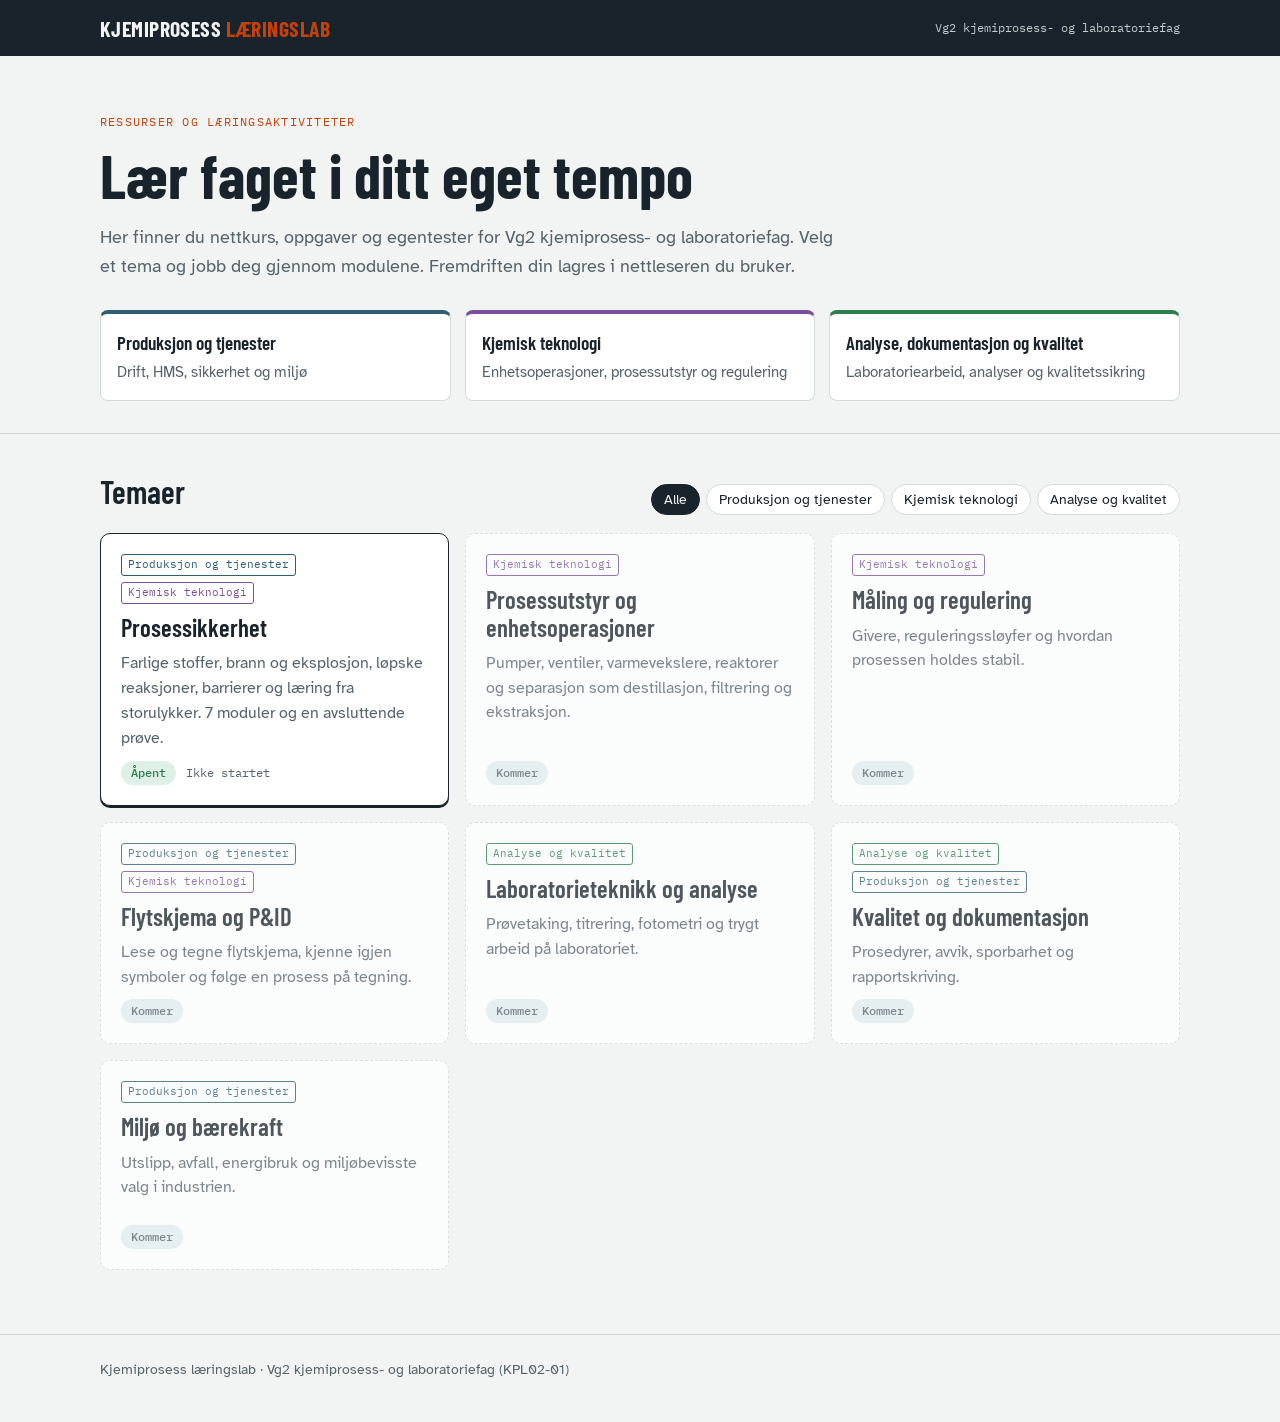
==== index.html @ efee4e85 "Første versjon: forside og nettkurs i prosessikkerhet Co-Authored-By: Claude Opus 5.5 <noreply@anthr" ====
<!DOCTYPE html>
<html lang="nb">
<head>
<meta charset="utf-8">
<meta name="viewport" content="width=device-width, initial-scale=1">
<title>Kjemiprosess læringslab – Vg2 kjemiprosess- og laboratoriefag</title>
<meta name="description" content="Ressurser og læringsaktiviteter for Vg2 kjemiprosess- og laboratoriefag.">
<link rel="preconnect" href="https://fonts.googleapis.com">
<link rel="stylesheet" href="https://fonts.googleapis.com/css2?family=Barlow+Condensed:wght@500;600;700&family=Atkinson+Hyperlegible:wght@400;700&family=IBM+Plex+Mono:wght@400;500&display=swap">
<style>
:root{
  --bg:#F2F4F3; --panel:#FFFFFF; --ink:#18232B; --muted:#55636B; --line:#D3DADB;
  --accent:#C2410C; --accent-soft:#FBE7DC; --steel:#2F5D73; --steel-soft:#E1ECF0;
  --ok:#2E7D4F; --ok-soft:#DFF1E6;
  --a1:#2F5D73; --a2:#7A4E9C; --a3:#2E7D4F;
  --f-display:"Barlow Condensed","Arial Narrow",Arial,sans-serif;
  --f-body:"Atkinson Hyperlegible",system-ui,-apple-system,"Segoe UI",sans-serif;
  --f-mono:"IBM Plex Mono",ui-monospace,Menlo,Consolas,monospace;
}
@media (prefers-color-scheme: dark){:root{
  --bg:#12181C; --panel:#1A2228; --ink:#E6ECEE; --muted:#9AA8AF; --line:#2C3840;
  --accent:#F08A4B; --accent-soft:#3A2418; --steel:#7FB3CB; --steel-soft:#1C2F38;
  --ok:#6CCB93; --ok-soft:#173326; --a1:#7FB3CB; --a2:#C4A0E0; --a3:#6CCB93; color-scheme:dark}}
*{box-sizing:border-box}
body{margin:0;background:var(--bg);color:var(--ink);font-family:var(--f-body);font-size:17px;line-height:1.6}
a{color:var(--steel)}
:focus-visible{outline:3px solid var(--accent);outline-offset:2px}
h1,h2,h3{font-family:var(--f-display);line-height:1.1;margin:0;text-wrap:balance}
.wrap{max-width:1120px;margin:0 auto;padding:0 20px}

header.top{background:var(--ink);color:var(--bg)}
header.top .wrap{height:56px;display:flex;align-items:center;justify-content:space-between;gap:16px}
.brand{font-family:var(--f-display);font-weight:700;font-size:1.35rem;letter-spacing:.02em;text-transform:uppercase;white-space:nowrap}
.brand span{color:var(--accent)}
.top-tag{font-family:var(--f-mono);font-size:.75rem;opacity:.8}

.hero{padding:56px 0 32px;border-bottom:1px solid var(--line)}
.eyebrow{font-family:var(--f-mono);font-size:.78rem;letter-spacing:.1em;text-transform:uppercase;color:var(--accent)}
.hero h1{font-size:clamp(2.4rem,6vw,3.8rem);font-weight:700;margin:10px 0 14px}
.hero p{max-width:62ch;color:var(--muted);font-size:1.15rem;margin:0}

.areas{display:grid;grid-template-columns:repeat(3,1fr);gap:14px;margin:28px 0 0}
.area{background:var(--panel);border:1px solid var(--line);border-top:4px solid var(--c);border-radius:8px;padding:14px 16px}
.area b{font-family:var(--f-display);font-size:1.2rem;font-weight:600;display:block}
.area span{font-size:.92rem;color:var(--muted)}

section.topics{padding:40px 0 64px}
.sec-head{display:flex;align-items:baseline;justify-content:space-between;gap:16px;flex-wrap:wrap;margin-bottom:18px}
.sec-head h2{font-size:2rem;font-weight:600}
.filter{display:flex;gap:6px;flex-wrap:wrap}
.filter button{font:inherit;font-size:.85rem;border:1px solid var(--line);background:var(--panel);color:var(--ink);border-radius:999px;padding:4px 12px;cursor:pointer}
.filter button[aria-pressed="true"]{background:var(--ink);color:var(--bg);border-color:var(--ink)}

.grid{display:grid;grid-template-columns:repeat(auto-fill,minmax(300px,1fr));gap:16px}
.card{position:relative;background:var(--panel);border:1px solid var(--line);border-radius:10px;padding:20px;display:flex;flex-direction:column;gap:10px;min-height:210px}
.card.live{border-color:var(--ink);box-shadow:0 2px 0 var(--ink)}
.card.live:hover{transform:translateY(-2px);transition:transform .15s}
.card h3{font-size:1.55rem;font-weight:600}
.card h3 a{color:inherit;text-decoration:none}
.card h3 a::after{content:"";position:absolute;inset:0}
.card p{margin:0;color:var(--muted);font-size:.97rem}
.chips{display:flex;gap:6px;flex-wrap:wrap}
.chip{font-family:var(--f-mono);font-size:.7rem;border:1.5px solid var(--c);color:var(--c);border-radius:3px;padding:1px 6px}
.status{margin-top:auto;font-family:var(--f-mono);font-size:.78rem;display:flex;align-items:center;gap:10px;color:var(--muted)}
.status .pill{background:var(--ok-soft);color:var(--ok);border-radius:999px;padding:2px 10px;font-weight:500}
.status .pill.soon{background:var(--steel-soft);color:var(--muted)}
.bar{flex:1;height:6px;background:var(--line);border-radius:3px;overflow:hidden}
.bar i{display:block;height:100%;background:var(--accent);width:0}
.card.soon{opacity:.75;border-style:dashed}

footer{border-top:1px solid var(--line);padding:24px 0 40px;color:var(--muted);font-size:.88rem}
@media (max-width:760px){.areas{grid-template-columns:1fr}.top-tag{display:none}}
</style>
</head>
<body>
<header class="top"><div class="wrap">
  <div class="brand">Kjemiprosess <span>læringslab</span></div>
  <div class="top-tag">Vg2 kjemiprosess- og laboratoriefag</div>
</div></header>

<main>
<section class="hero"><div class="wrap">
  <div class="eyebrow">Ressurser og læringsaktiviteter</div>
  <h1>Lær faget i ditt eget tempo</h1>
  <p>Her finner du nettkurs, oppgaver og egentester for Vg2 kjemiprosess- og laboratoriefag. Velg et tema og jobb deg gjennom modulene. Fremdriften din lagres i nettleseren du bruker.</p>
  <div class="areas" aria-label="Hovedområder i læreplanen">
    <div class="area" style="--c:var(--a1)"><b>Produksjon og tjenester</b><span>Drift, HMS, sikkerhet og miljø</span></div>
    <div class="area" style="--c:var(--a2)"><b>Kjemisk teknologi</b><span>Enhetsoperasjoner, prosessutstyr og regulering</span></div>
    <div class="area" style="--c:var(--a3)"><b>Analyse, dokumentasjon og kvalitet</b><span>Laboratoriearbeid, analyser og kvalitetssikring</span></div>
  </div>
</div></section>

<section class="topics"><div class="wrap">
  <div class="sec-head">
    <h2>Temaer</h2>
    <div class="filter" role="group" aria-label="Filtrer på hovedområde">
      <button aria-pressed="true" data-f="alle">Alle</button>
      <button aria-pressed="false" data-f="prod">Produksjon og tjenester</button>
      <button aria-pressed="false" data-f="tek">Kjemisk teknologi</button>
      <button aria-pressed="false" data-f="ana">Analyse og kvalitet</button>
    </div>
  </div>
  <div class="grid" id="grid"></div>
</div></section>
</main>

<footer><div class="wrap">Kjemiprosess læringslab · Vg2 kjemiprosess- og laboratoriefag (KPL02-01)</div></footer>

<script>
const AREAS={prod:["Produksjon og tjenester","var(--a1)"],tek:["Kjemisk teknologi","var(--a2)"],ana:["Analyse og kvalitet","var(--a3)"]};
/* Nye temaer legges til her. live:true = publisert. storeKey/modules gir fremdriftsvisning. */
const TOPICS=[
  {t:"Prosessikkerhet",href:"prosessikkerhet/",live:true,areas:["prod","tek"],
   d:"Farlige stoffer, brann og eksplosjon, løpske reaksjoner, barrierer og læring fra storulykker. 7 moduler og en avsluttende prøve.",
   storeKey:"prosessikkerhet-vg2-v1",modules:8},
  {t:"Prosessutstyr og enhetsoperasjoner",areas:["tek"],d:"Pumper, ventiler, varmevekslere, reaktorer og separasjon som destillasjon, filtrering og ekstraksjon."},
  {t:"Måling og regulering",areas:["tek"],d:"Givere, reguleringssløyfer og hvordan prosessen holdes stabil."},
  {t:"Flytskjema og P&ID",areas:["prod","tek"],d:"Lese og tegne flytskjema, kjenne igjen symboler og følge en prosess på tegning."},
  {t:"Laboratorieteknikk og analyse",areas:["ana"],d:"Prøvetaking, titrering, fotometri og trygt arbeid på laboratoriet."},
  {t:"Kvalitet og dokumentasjon",areas:["ana","prod"],d:"Prosedyrer, avvik, sporbarhet og rapportskriving."},
  {t:"Miljø og bærekraft",areas:["prod"],d:"Utslipp, avfall, energibruk og miljøbevisste valg i industrien."}
];
function progress(tp){
  if(!tp.storeKey) return null;
  try{const s=JSON.parse(localStorage.getItem(tp.storeKey)||"{}");return Object.values(s.done||{}).filter(Boolean).length;}catch(e){return null}
}
function render(f){
  const g=document.getElementById("grid");g.innerHTML="";
  TOPICS.filter(tp=>f==="alle"||tp.areas.includes(f)).forEach(tp=>{
    const el=document.createElement("article");el.className="card "+(tp.live?"live":"soon");
    const chips=tp.areas.map(a=>`<span class="chip" style="--c:${AREAS[a][1]}">${AREAS[a][0]}</span>`).join("");
    let status;
    if(tp.live){const n=progress(tp);const pct=n==null?0:Math.round(100*n/tp.modules);
      status=`<span class="pill">Åpent</span>${n?`<span class="bar" aria-hidden="true"><i style="width:${pct}%"></i></span><span>${n}/${tp.modules} fullført</span>`:"<span>Ikke startet</span>"}`;}
    else status=`<span class="pill soon">Kommer</span>`;
    const title=tp.live?`<a href="${tp.href}">${tp.t}</a>`:tp.t;
    el.innerHTML=`<div class="chips">${chips}</div><h3>${title}</h3><p>${tp.d}</p><div class="status">${status}</div>`;
    g.appendChild(el);
  });
}
document.querySelectorAll(".filter button").forEach(b=>b.addEventListener("click",()=>{
  document.querySelectorAll(".filter button").forEach(x=>x.setAttribute("aria-pressed",x===b));render(b.dataset.f);
}));
render("alle");
</script>
</body>
</html>
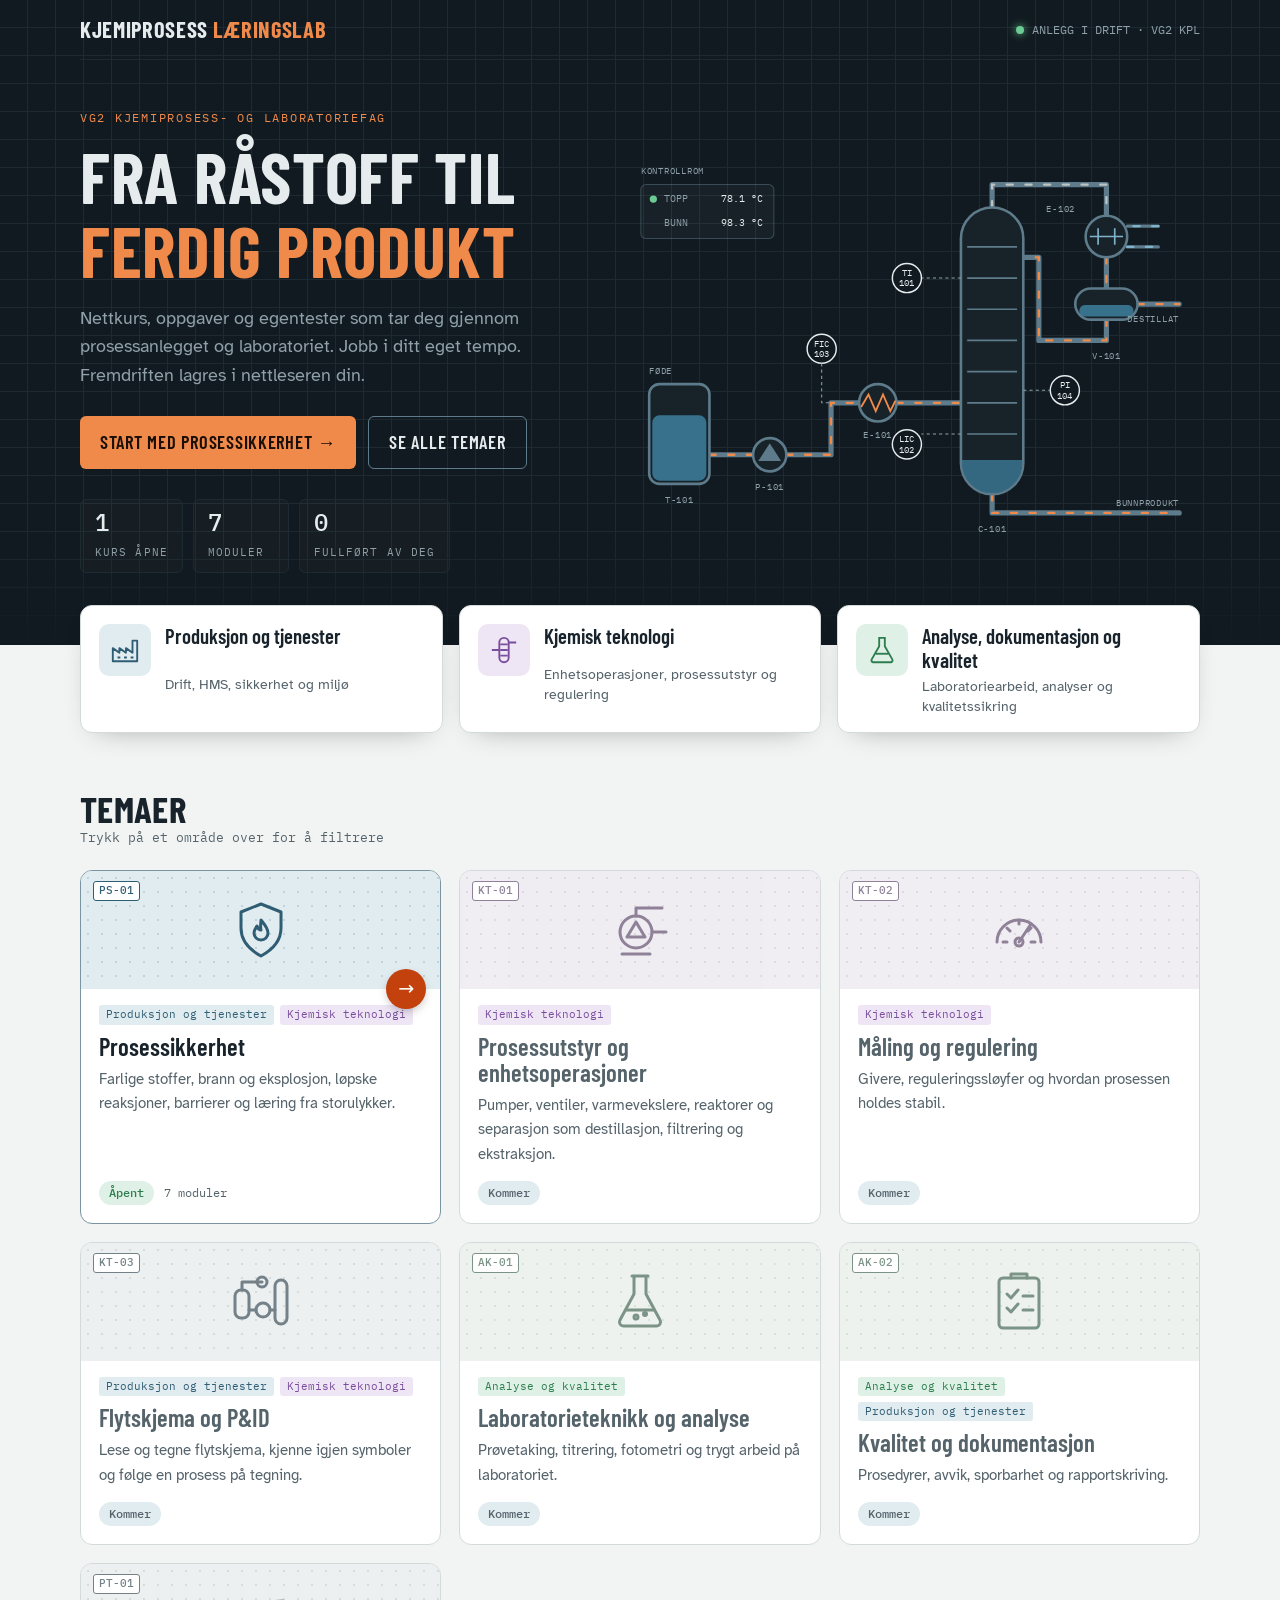
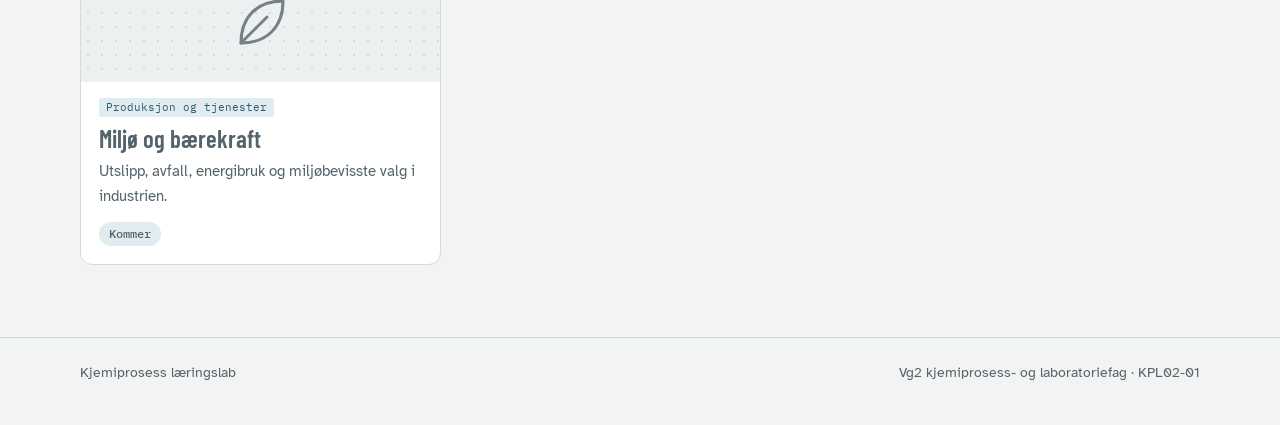
==== commit c91c677a: "Mer visuell forside: animert prosessanlegg, ikoner og filtrering på områder Co-Authored-By: Claude O" ====
--- a/index.html
+++ b/index.html
@@ -12,7 +12,9 @@
   --bg:#F2F4F3; --panel:#FFFFFF; --ink:#18232B; --muted:#55636B; --line:#D3DADB;
   --accent:#C2410C; --accent-soft:#FBE7DC; --steel:#2F5D73; --steel-soft:#E1ECF0;
   --ok:#2E7D4F; --ok-soft:#DFF1E6;
-  --a1:#2F5D73; --a2:#7A4E9C; --a3:#2E7D4F;
+  --a1:#2F5D73; --a1s:#E1ECF0; --a2:#7A4E9C; --a2s:#EFE6F5; --a3:#2E7D4F; --a3s:#DFF1E6;
+  /* kontrollrom (alltid mørk) */
+  --cr-bg:#111A20; --cr-grid:#1E2A32; --cr-ink:#E6ECEE; --cr-muted:#8FA0A8; --cr-pipe:#5D7B8A; --cr-flow:#F08A4B; --cr-ok:#6CCB93; --cr-liq:#3E7F9E;
   --f-display:"Barlow Condensed","Arial Narrow",Arial,sans-serif;
   --f-body:"Atkinson Hyperlegible",system-ui,-apple-system,"Segoe UI",sans-serif;
   --f-mono:"IBM Plex Mono",ui-monospace,Menlo,Consolas,monospace;
@@ -20,128 +22,313 @@
 @media (prefers-color-scheme: dark){:root{
   --bg:#12181C; --panel:#1A2228; --ink:#E6ECEE; --muted:#9AA8AF; --line:#2C3840;
   --accent:#F08A4B; --accent-soft:#3A2418; --steel:#7FB3CB; --steel-soft:#1C2F38;
-  --ok:#6CCB93; --ok-soft:#173326; --a1:#7FB3CB; --a2:#C4A0E0; --a3:#6CCB93; color-scheme:dark}}
+  --ok:#6CCB93; --ok-soft:#173326;
+  --a1:#7FB3CB; --a1s:#1C2F38; --a2:#C4A0E0; --a2s:#2B2236; --a3:#6CCB93; --a3s:#173326;
+  --cr-bg:#0B1115; --cr-grid:#18232A; color-scheme:dark}}
 *{box-sizing:border-box}
 body{margin:0;background:var(--bg);color:var(--ink);font-family:var(--f-body);font-size:17px;line-height:1.6}
 a{color:var(--steel)}
 :focus-visible{outline:3px solid var(--accent);outline-offset:2px}
-h1,h2,h3{font-family:var(--f-display);line-height:1.1;margin:0;text-wrap:balance}
-.wrap{max-width:1120px;margin:0 auto;padding:0 20px}
-
-header.top{background:var(--ink);color:var(--bg)}
-header.top .wrap{height:56px;display:flex;align-items:center;justify-content:space-between;gap:16px}
-.brand{font-family:var(--f-display);font-weight:700;font-size:1.35rem;letter-spacing:.02em;text-transform:uppercase;white-space:nowrap}
-.brand span{color:var(--accent)}
-.top-tag{font-family:var(--f-mono);font-size:.75rem;opacity:.8}
-
-.hero{padding:56px 0 32px;border-bottom:1px solid var(--line)}
-.eyebrow{font-family:var(--f-mono);font-size:.78rem;letter-spacing:.1em;text-transform:uppercase;color:var(--accent)}
-.hero h1{font-size:clamp(2.4rem,6vw,3.8rem);font-weight:700;margin:10px 0 14px}
-.hero p{max-width:62ch;color:var(--muted);font-size:1.15rem;margin:0}
-
-.areas{display:grid;grid-template-columns:repeat(3,1fr);gap:14px;margin:28px 0 0}
-.area{background:var(--panel);border:1px solid var(--line);border-top:4px solid var(--c);border-radius:8px;padding:14px 16px}
-.area b{font-family:var(--f-display);font-size:1.2rem;font-weight:600;display:block}
-.area span{font-size:.92rem;color:var(--muted)}
-
-section.topics{padding:40px 0 64px}
-.sec-head{display:flex;align-items:baseline;justify-content:space-between;gap:16px;flex-wrap:wrap;margin-bottom:18px}
-.sec-head h2{font-size:2rem;font-weight:600}
-.filter{display:flex;gap:6px;flex-wrap:wrap}
-.filter button{font:inherit;font-size:.85rem;border:1px solid var(--line);background:var(--panel);color:var(--ink);border-radius:999px;padding:4px 12px;cursor:pointer}
-.filter button[aria-pressed="true"]{background:var(--ink);color:var(--bg);border-color:var(--ink)}
-
-.grid{display:grid;grid-template-columns:repeat(auto-fill,minmax(300px,1fr));gap:16px}
-.card{position:relative;background:var(--panel);border:1px solid var(--line);border-radius:10px;padding:20px;display:flex;flex-direction:column;gap:10px;min-height:210px}
-.card.live{border-color:var(--ink);box-shadow:0 2px 0 var(--ink)}
-.card.live:hover{transform:translateY(-2px);transition:transform .15s}
+h1,h2,h3{font-family:var(--f-display);line-height:1.05;margin:0;text-wrap:balance}
+.wrap{max-width:1160px;margin:0 auto;padding:0 20px}
+
+/* ---------- Kontrollrom-hero ---------- */
+.hero{background:var(--cr-bg);color:var(--cr-ink);position:relative;overflow:hidden;
+  background-image:linear-gradient(var(--cr-grid) 1px,transparent 1px),linear-gradient(90deg,var(--cr-grid) 1px,transparent 1px);
+  background-size:28px 28px;background-position:-1px -1px}
+.hero::after{content:"";position:absolute;inset:auto 0 0;height:120px;background:linear-gradient(transparent,var(--cr-bg));pointer-events:none}
+.topbar{display:flex;align-items:center;justify-content:space-between;height:60px;border-bottom:1px solid var(--cr-grid);position:relative;z-index:2}
+.brand{font-family:var(--f-display);font-weight:700;font-size:1.4rem;letter-spacing:.03em;text-transform:uppercase}
+.brand span{color:var(--cr-flow)}
+.status-led{font-family:var(--f-mono);font-size:.75rem;color:var(--cr-muted);display:flex;align-items:center;gap:8px}
+.status-led i{width:8px;height:8px;border-radius:50%;background:var(--cr-ok);box-shadow:0 0 8px var(--cr-ok);animation:blink 2.4s infinite}
+.hero-in{display:grid;grid-template-columns:minmax(0,1fr) minmax(0,1.15fr);gap:32px;align-items:center;padding:48px 0 72px;position:relative;z-index:2}
+.eyebrow{font-family:var(--f-mono);font-size:.78rem;letter-spacing:.14em;text-transform:uppercase;color:var(--cr-flow)}
+.hero h1{font-size:clamp(2.6rem,6vw,4.4rem);font-weight:700;margin:12px 0 16px;text-transform:uppercase;letter-spacing:.01em}
+.hero h1 em{font-style:normal;color:var(--cr-flow)}
+.hero p{color:var(--cr-muted);font-size:1.12rem;max-width:46ch;margin:0 0 26px}
+.cta{display:flex;gap:12px;flex-wrap:wrap}
+.btn{font-family:var(--f-display);font-weight:600;font-size:1.15rem;letter-spacing:.04em;text-transform:uppercase;text-decoration:none;
+  padding:11px 20px;border-radius:6px;display:inline-flex;align-items:center;gap:8px;transition:transform .15s,background .15s}
+.btn.pri{background:var(--cr-flow);color:#1A0E06}
+.btn.pri:hover{transform:translateY(-2px)}
+.btn.sec{border:1.5px solid var(--cr-pipe);color:var(--cr-ink)}
+.btn.sec:hover{border-color:var(--cr-ink)}
+.readouts{display:flex;gap:10px;margin-top:30px;flex-wrap:wrap}
+.ro{border:1px solid var(--cr-grid);background:rgba(255,255,255,.02);border-radius:6px;padding:8px 14px;min-width:96px}
+.ro b{display:block;font-family:var(--f-mono);font-size:1.5rem;font-weight:500;color:var(--cr-ink);line-height:1.2}
+.ro span{font-family:var(--f-mono);font-size:.68rem;letter-spacing:.1em;text-transform:uppercase;color:var(--cr-muted)}
+
+/* Prosessanlegg-SVG */
+.plant{width:100%;height:auto;display:block}
+.plant .pipe{fill:none;stroke:var(--cr-pipe);stroke-width:5;stroke-linecap:round;stroke-linejoin:round}
+.plant .flow{fill:none;stroke:var(--cr-flow);stroke-width:2.2;stroke-dasharray:6 12;stroke-linecap:round;animation:flow 1.1s linear infinite}
+.plant .flow.vap{stroke:#E8E2D8;opacity:.7;animation-duration:1.6s}
+.plant .flow.cw{stroke:#7FB3CB;animation-duration:1.4s}
+.plant .eq{fill:#172229;stroke:var(--cr-pipe);stroke-width:2.5}
+.plant .tray{stroke:var(--cr-pipe);stroke-width:1.6}
+.plant .liq{fill:var(--cr-liq);opacity:.85}
+.plant .inst circle{fill:var(--cr-bg);stroke:var(--cr-ink);stroke-width:1.4}
+.plant .inst text{font-family:var(--f-mono);font-size:8.5px;fill:var(--cr-ink);text-anchor:middle}
+.plant .sig{fill:none;stroke:var(--cr-muted);stroke-width:1;stroke-dasharray:3 3}
+.plant .lbl{font-family:var(--f-mono);font-size:9px;fill:var(--cr-muted);letter-spacing:.08em}
+.plant .imp{animation:spin 1.2s linear infinite;transform-box:fill-box;transform-origin:center}
+.plant .led{animation:blink 1.8s infinite}
+.plant .bub{fill:#E8E2D8;opacity:0;animation:bub 2.6s ease-in infinite}
+.plant .lvl{animation:lvl 7s ease-in-out infinite;transform-box:fill-box;transform-origin:bottom}
+@keyframes flow{to{stroke-dashoffset:-18}}
+@keyframes spin{to{transform:rotate(360deg)}}
+@keyframes blink{0%,60%{opacity:1}75%{opacity:.25}100%{opacity:1}}
+@keyframes bub{0%{opacity:0;transform:translateY(0)}20%{opacity:.8}100%{opacity:0;transform:translateY(-34px)}}
+@keyframes lvl{0%,100%{transform:scaleY(1)}50%{transform:scaleY(.72)}}
+@media (prefers-reduced-motion: reduce){*{animation:none!important;transition:none!important}}
+
+/* ---------- Områder ---------- */
+.areas{display:grid;grid-template-columns:repeat(3,1fr);gap:16px;margin-top:-40px;position:relative;z-index:3}
+.area{background:var(--panel);border:1px solid var(--line);border-radius:12px;padding:18px 18px 16px;display:grid;grid-template-columns:52px 1fr;gap:4px 14px;align-items:start;
+  box-shadow:0 10px 30px -18px rgba(0,0,0,.45);cursor:pointer;text-align:left;font:inherit;color:inherit;transition:transform .15s,border-color .15s}
+.area:hover{transform:translateY(-3px);border-color:var(--c)}
+.area[aria-pressed="true"]{border-color:var(--c);box-shadow:0 0 0 2px var(--c),0 10px 30px -18px rgba(0,0,0,.45)}
+.area .ic{grid-row:span 2;width:52px;height:52px;border-radius:10px;background:var(--cs);color:var(--c);display:grid;place-items:center}
+.area .ic svg{width:30px;height:30px}
+.area b{font-family:var(--f-display);font-size:1.3rem;font-weight:600;line-height:1.15}
+.area span{font-size:.9rem;color:var(--muted);line-height:1.4}
+
+/* ---------- Temaer ---------- */
+section.topics{padding:56px 0 72px}
+.sec-head{display:flex;align-items:end;justify-content:space-between;gap:16px;flex-wrap:wrap;margin-bottom:22px}
+.sec-head h2{font-size:2.3rem;font-weight:700;text-transform:uppercase;letter-spacing:.01em}
+.sec-head .sub{font-family:var(--f-mono);font-size:.8rem;color:var(--muted)}
+.showall{font:inherit;font-family:var(--f-mono);font-size:.8rem;background:none;border:1px solid var(--line);color:var(--muted);border-radius:999px;padding:4px 12px;cursor:pointer}
+.showall[hidden]{display:none}
+
+.grid{display:grid;grid-template-columns:repeat(auto-fill,minmax(300px,1fr));gap:18px}
+.card{position:relative;background:var(--panel);border:1px solid var(--line);border-radius:12px;overflow:hidden;display:flex;flex-direction:column}
+.card .art{height:118px;position:relative;display:grid;place-items:center;background:var(--cs);color:var(--c);overflow:hidden}
+.card .art::before{content:"";position:absolute;inset:0;background-image:radial-gradient(currentColor 1px,transparent 1.2px);background-size:14px 14px;opacity:.18}
+.card .art svg{width:64px;height:64px;position:relative}
+.card .tagno{position:absolute;top:10px;left:12px;font-family:var(--f-mono);font-size:.7rem;font-weight:500;border:1.5px solid currentColor;border-radius:3px;padding:0 5px;background:var(--panel)}
+.card .body{padding:16px 18px 18px;display:flex;flex-direction:column;gap:8px;flex:1}
 .card h3{font-size:1.55rem;font-weight:600}
 .card h3 a{color:inherit;text-decoration:none}
 .card h3 a::after{content:"";position:absolute;inset:0}
-.card p{margin:0;color:var(--muted);font-size:.97rem}
+.card p{margin:0;color:var(--muted);font-size:.96rem}
 .chips{display:flex;gap:6px;flex-wrap:wrap}
-.chip{font-family:var(--f-mono);font-size:.7rem;border:1.5px solid var(--c);color:var(--c);border-radius:3px;padding:1px 6px}
-.status{margin-top:auto;font-family:var(--f-mono);font-size:.78rem;display:flex;align-items:center;gap:10px;color:var(--muted)}
-.status .pill{background:var(--ok-soft);color:var(--ok);border-radius:999px;padding:2px 10px;font-weight:500}
-.status .pill.soon{background:var(--steel-soft);color:var(--muted)}
+.chip{font-family:var(--f-mono);font-size:.68rem;color:var(--c);background:var(--cs);border-radius:3px;padding:1px 7px}
+.status{margin-top:auto;padding-top:6px;font-family:var(--f-mono);font-size:.78rem;display:flex;align-items:center;gap:10px;color:var(--muted)}
+.pill{border-radius:999px;padding:2px 10px;font-weight:500}
+.pill.open{background:var(--ok-soft);color:var(--ok)}
+.pill.soon{background:var(--steel-soft);color:var(--muted)}
 .bar{flex:1;height:6px;background:var(--line);border-radius:3px;overflow:hidden}
-.bar i{display:block;height:100%;background:var(--accent);width:0}
-.card.soon{opacity:.75;border-style:dashed}
+.bar i{display:block;height:100%;background:var(--accent)}
+.card.live{border-color:color-mix(in srgb,var(--c) 55%,var(--line));transition:transform .18s,box-shadow .18s}
+.card.live:hover{transform:translateY(-4px);box-shadow:0 18px 34px -20px rgba(0,0,0,.5)}
+.card.live .art svg{transition:transform .3s}
+.card.live:hover .art svg{transform:scale(1.1) rotate(-4deg)}
+.card.live .go{position:absolute;right:14px;top:98px;width:40px;height:40px;border-radius:50%;background:var(--accent);color:#fff;display:grid;place-items:center;font-size:1.2rem;box-shadow:0 4px 12px -4px rgba(0,0,0,.4)}
+.card.soon .art{filter:grayscale(.6);opacity:.75}
+.card.soon h3{color:var(--muted)}
 
 footer{border-top:1px solid var(--line);padding:24px 0 40px;color:var(--muted);font-size:.88rem}
-@media (max-width:760px){.areas{grid-template-columns:1fr}.top-tag{display:none}}
+footer .wrap{display:flex;justify-content:space-between;gap:12px;flex-wrap:wrap}
+
+@media (max-width:900px){.hero-in{grid-template-columns:1fr;padding-top:32px}.plant{max-width:560px;margin:0 auto}.areas{grid-template-columns:1fr;margin-top:-24px}}
+@media (max-width:520px){.status-led{display:none}.brand{font-size:1.15rem}}
 </style>
 </head>
 <body>
-<header class="top"><div class="wrap">
-  <div class="brand">Kjemiprosess <span>læringslab</span></div>
-  <div class="top-tag">Vg2 kjemiprosess- og laboratoriefag</div>
-</div></header>
-
-<main>
-<section class="hero"><div class="wrap">
-  <div class="eyebrow">Ressurser og læringsaktiviteter</div>
-  <h1>Lær faget i ditt eget tempo</h1>
-  <p>Her finner du nettkurs, oppgaver og egentester for Vg2 kjemiprosess- og laboratoriefag. Velg et tema og jobb deg gjennom modulene. Fremdriften din lagres i nettleseren du bruker.</p>
-  <div class="areas" aria-label="Hovedområder i læreplanen">
-    <div class="area" style="--c:var(--a1)"><b>Produksjon og tjenester</b><span>Drift, HMS, sikkerhet og miljø</span></div>
-    <div class="area" style="--c:var(--a2)"><b>Kjemisk teknologi</b><span>Enhetsoperasjoner, prosessutstyr og regulering</span></div>
-    <div class="area" style="--c:var(--a3)"><b>Analyse, dokumentasjon og kvalitet</b><span>Laboratoriearbeid, analyser og kvalitetssikring</span></div>
-  </div>
-</div></section>
-
-<section class="topics"><div class="wrap">
-  <div class="sec-head">
-    <h2>Temaer</h2>
-    <div class="filter" role="group" aria-label="Filtrer på hovedområde">
-      <button aria-pressed="true" data-f="alle">Alle</button>
-      <button aria-pressed="false" data-f="prod">Produksjon og tjenester</button>
-      <button aria-pressed="false" data-f="tek">Kjemisk teknologi</button>
-      <button aria-pressed="false" data-f="ana">Analyse og kvalitet</button>
+
+<header class="hero">
+  <div class="wrap">
+    <div class="topbar">
+      <div class="brand">Kjemiprosess <span>læringslab</span></div>
+      <div class="status-led"><i></i>ANLEGG I DRIFT · VG2 KPL</div>
+    </div>
+    <div class="hero-in">
+      <div>
+        <div class="eyebrow">Vg2 kjemiprosess- og laboratoriefag</div>
+        <h1>Fra råstoff til <em>ferdig produkt</em></h1>
+        <p>Nettkurs, oppgaver og egentester som tar deg gjennom prosessanlegget og laboratoriet. Jobb i ditt eget tempo. Fremdriften lagres i nettleseren din.</p>
+        <div class="cta">
+          <a class="btn pri" href="prosessikkerhet/">Start med prosessikkerhet →</a>
+          <a class="btn sec" href="#temaer">Se alle temaer</a>
+        </div>
+        <div class="readouts">
+          <div class="ro"><b id="roTopics">1</b><span>Kurs åpne</span></div>
+          <div class="ro"><b id="roMods">7</b><span>Moduler</span></div>
+          <div class="ro"><b id="roDone">0</b><span>Fullført av deg</span></div>
+        </div>
+      </div>
+
+      <!-- Animert, forenklet destillasjonsanlegg (P&ID-stil) -->
+      <svg class="plant" viewBox="0 0 560 380" role="img" aria-label="Animert tegning av et prosessanlegg: tank, pumpe, varmeveksler og destillasjonskolonne med instrumenter">
+        <path class="pipe" d="M88 300 H130 M162 300 H205 V250 H232 M268 250 H330"/>
+        <path class="flow" d="M88 300 H130 M162 300 H205 V250 H232 M268 250 H330"/>
+        <path class="pipe" d="M360 62 V40 H470 V70"/>
+        <path class="flow vap" d="M360 62 V40 H470 V70"/>
+        <path class="pipe" d="M470 110 V140 M470 170 V190 H405 V110 H390 M500 155 H540"/>
+        <path class="flow" d="M470 110 V140 M470 170 V190 H405 V110 H390 M500 155 H540"/>
+        <path class="pipe" d="M360 338 V356 H540"/>
+        <path class="flow" d="M360 338 V356 H540"/>
+        <path class="pipe" style="stroke-width:3" d="M520 80 H490 M490 100 H520"/>
+        <path class="flow cw" d="M520 80 H490 M490 100 H520"/>
+
+        <rect class="eq" x="30" y="232" width="58" height="96" rx="10"/>
+        <g class="lvl"><rect class="liq" x="33" y="262" width="52" height="63" rx="7"/></g>
+        <text class="lbl" x="59" y="346" text-anchor="middle">T-101</text>
+
+        <circle class="eq" cx="146" cy="300" r="16"/>
+        <g class="imp"><path d="M146 289 L157 306 H135 Z" fill="var(--cr-pipe)"/></g>
+        <text class="lbl" x="146" y="334" text-anchor="middle">P-101</text>
+
+        <circle class="eq" cx="250" cy="250" r="18"/>
+        <path d="M234 254 L241 242 L248 258 L255 242 L262 258 L267 248" fill="none" stroke="var(--cr-flow)" stroke-width="1.8"/>
+        <text class="lbl" x="250" y="284" text-anchor="middle">E-101</text>
+
+        <rect class="eq" x="330" y="62" width="60" height="276" rx="30"/>
+        <g class="tray">
+          <line x1="336" y1="100" x2="384" y2="100"/><line x1="336" y1="130" x2="384" y2="130"/>
+          <line x1="336" y1="160" x2="384" y2="160"/><line x1="336" y1="190" x2="384" y2="190"/>
+          <line x1="336" y1="220" x2="384" y2="220"/><line x1="336" y1="250" x2="384" y2="250"/>
+          <line x1="336" y1="280" x2="384" y2="280"/>
+        </g>
+        <path class="liq" d="M331 305 H389 V308 A29 29 0 0 1 331 308 Z" style="opacity:.75"/>
+        <circle class="bub" cx="348" cy="300" r="2.4"/>
+        <circle class="bub" cx="362" cy="300" r="2" style="animation-delay:.8s"/>
+        <circle class="bub" cx="374" cy="300" r="2.6" style="animation-delay:1.6s"/>
+        <text class="lbl" x="360" y="374" text-anchor="middle">C-101</text>
+
+        <circle class="eq" cx="470" cy="90" r="20"/>
+        <path d="M454 90 H486 M462 82 V98 M478 82 V98" stroke="#7FB3CB" stroke-width="1.6"/>
+        <text class="lbl" x="440" y="66" text-anchor="end">E-102</text>
+
+        <rect class="eq" x="440" y="140" width="60" height="30" rx="15"/>
+        <rect class="liq" x="444" y="156" width="52" height="11" rx="5"/>
+        <text class="lbl" x="470" y="208" text-anchor="middle">V-101</text>
+
+        <path class="sig" d="M330 130 H292 M330 280 H292"/>
+        <g class="inst"><circle cx="278" cy="130" r="14"/><text x="278" y="128">TI</text><text x="278" y="138">101</text></g>
+        <g class="inst"><circle cx="278" cy="290" r="14"/><text x="278" y="288">LIC</text><text x="278" y="298">102</text></g>
+        <g class="inst"><circle cx="196" cy="198" r="14"/><text x="196" y="196">FIC</text><text x="196" y="206">103</text></g>
+        <path class="sig" d="M196 212 V250 H205"/>
+        <g class="inst"><circle cx="430" cy="238" r="14"/><text x="430" y="236">PI</text><text x="430" y="246">104</text></g>
+        <path class="sig" d="M390 238 H416"/>
+
+        <g font-family="IBM Plex Mono, monospace" font-size="10">
+          <rect x="22" y="40" width="128" height="52" rx="5" fill="rgba(255,255,255,.03)" stroke="var(--cr-pipe)" stroke-opacity=".5"/>
+          <circle class="led" cx="34" cy="54" r="3.5" fill="var(--cr-ok)"/>
+          <text x="44" y="57" fill="var(--cr-muted)">TOPP</text>
+          <text x="140" y="57" fill="var(--cr-ink)" text-anchor="end"><tspan id="tTop">78.4</tspan> °C</text>
+          <text x="44" y="80" fill="var(--cr-muted)">BUNN</text>
+          <text x="140" y="80" fill="var(--cr-ink)" text-anchor="end"><tspan id="tBot">98.1</tspan> °C</text>
+        </g>
+        <text class="lbl" x="22" y="30">KONTROLLROM</text>
+        <text class="lbl" x="540" y="172" text-anchor="end">DESTILLAT</text>
+        <text class="lbl" x="540" y="349" text-anchor="end">BUNNPRODUKT</text>
+        <text class="lbl" x="30" y="222">FØDE</text>
+      </svg>
     </div>
   </div>
-  <div class="grid" id="grid"></div>
-</div></section>
+</header>
+
+<main>
+  <div class="wrap">
+    <div class="areas" role="group" aria-label="Filtrer temaer på hovedområde i læreplanen">
+      <button class="area" data-f="prod" aria-pressed="false" style="--c:var(--a1);--cs:var(--a1s)">
+        <span class="ic"><svg viewBox="0 0 32 32" fill="none" stroke="currentColor" stroke-width="2" stroke-linejoin="round"><path d="M3 28V14l7 5v-5l7 5v-5l7 5V6h5v22z"/><path d="M8 24h3M15 24h3M22 24h3"/></svg></span>
+        <b>Produksjon og tjenester</b><span>Drift, HMS, sikkerhet og miljø</span>
+      </button>
+      <button class="area" data-f="tek" aria-pressed="false" style="--c:var(--a2);--cs:var(--a2s)">
+        <span class="ic"><svg viewBox="0 0 32 32" fill="none" stroke="currentColor" stroke-width="2"><rect x="11" y="3" width="10" height="26" rx="5"/><path d="M12 10h8M12 16h8M12 22h8M3 16h8M21 8h8"/></svg></span>
+        <b>Kjemisk teknologi</b><span>Enhetsoperasjoner, prosessutstyr og regulering</span>
+      </button>
+      <button class="area" data-f="ana" aria-pressed="false" style="--c:var(--a3);--cs:var(--a3s)">
+        <span class="ic"><svg viewBox="0 0 32 32" fill="none" stroke="currentColor" stroke-width="2" stroke-linejoin="round"><path d="M12 3h8M13 3v9L5 26a2 2 0 0 0 2 3h18a2 2 0 0 0 2-3l-8-14V3"/><path d="M9 20h14"/></svg></span>
+        <b>Analyse, dokumentasjon og kvalitet</b><span>Laboratoriearbeid, analyser og kvalitetssikring</span>
+      </button>
+    </div>
+  </div>
+
+  <section class="topics" id="temaer"><div class="wrap">
+    <div class="sec-head">
+      <div><h2>Temaer</h2><div class="sub" id="filterInfo">Trykk på et område over for å filtrere</div></div>
+      <button class="showall" id="showAll" hidden>Vis alle temaer ✕</button>
+    </div>
+    <div class="grid" id="grid"></div>
+  </div></section>
 </main>
 
-<footer><div class="wrap">Kjemiprosess læringslab · Vg2 kjemiprosess- og laboratoriefag (KPL02-01)</div></footer>
+<footer><div class="wrap"><span>Kjemiprosess læringslab</span><span>Vg2 kjemiprosess- og laboratoriefag · KPL02-01</span></div></footer>
 
 <script>
-const AREAS={prod:["Produksjon og tjenester","var(--a1)"],tek:["Kjemisk teknologi","var(--a2)"],ana:["Analyse og kvalitet","var(--a3)"]};
+const AREAS={
+  prod:{n:"Produksjon og tjenester",c:"var(--a1)",s:"var(--a1s)"},
+  tek:{n:"Kjemisk teknologi",c:"var(--a2)",s:"var(--a2s)"},
+  ana:{n:"Analyse og kvalitet",c:"var(--a3)",s:"var(--a3s)"}
+};
+const I=p=>`<svg viewBox="0 0 64 64" fill="none" stroke="currentColor" stroke-width="3" stroke-linecap="round" stroke-linejoin="round" aria-hidden="true">${p}</svg>`;
+const ICONS={
+  safety:I('<path d="M32 6 52 14v16c0 13-9 22-20 28C21 52 12 43 12 30V14z"/><path d="M32 22c4 5 7 8 7 13a7 7 0 0 1-14 0c0-3 2-5 3-7 1 3 2 4 4 4-1-4 0-7 0-10z"/>'),
+  pump:I('<circle cx="28" cy="34" r="16"/><path d="M28 18v-8h26M44 34h14"/><path d="M28 24l9 15H19z"/><path d="M14 56h28"/>'),
+  gauge:I('<path d="M10 44a22 22 0 1 1 44 0"/><path d="M32 44 44 26"/><circle cx="32" cy="44" r="4"/><path d="M16 44h4M44 44h4M32 22v4M20 30l3 3M44 30l-3 3"/>'),
+  pid:I('<rect x="6" y="20" width="14" height="28" rx="6"/><circle cx="34" cy="40" r="7"/><rect x="46" y="10" width="12" height="44" rx="6"/><path d="M20 40h7M41 40h5M13 20v-8h20"/><circle cx="33" cy="12" r="5"/>'),
+  flask:I('<path d="M24 6h16M26 6v18L12 50a4 4 0 0 0 4 6h32a4 4 0 0 0 4-6L38 24V6"/><path d="M18 40h28"/><circle cx="28" cy="47" r="2"/><circle cx="37" cy="44" r="1.5"/>'),
+  check:I('<rect x="12" y="8" width="40" height="50" rx="4"/><path d="M24 8V4h16v4"/><path d="M20 24l4 4 7-8M20 38l4 4 7-8M36 26h10M36 40h10"/>'),
+  leaf:I('<path d="M12 52C12 26 28 10 54 10c0 26-16 42-42 42z"/><path d="M12 52 38 26"/>')
+};
 /* Nye temaer legges til her. live:true = publisert. storeKey/modules gir fremdriftsvisning. */
 const TOPICS=[
-  {t:"Prosessikkerhet",href:"prosessikkerhet/",live:true,areas:["prod","tek"],
-   d:"Farlige stoffer, brann og eksplosjon, løpske reaksjoner, barrierer og læring fra storulykker. 7 moduler og en avsluttende prøve.",
-   storeKey:"prosessikkerhet-vg2-v1",modules:8},
-  {t:"Prosessutstyr og enhetsoperasjoner",areas:["tek"],d:"Pumper, ventiler, varmevekslere, reaktorer og separasjon som destillasjon, filtrering og ekstraksjon."},
-  {t:"Måling og regulering",areas:["tek"],d:"Givere, reguleringssløyfer og hvordan prosessen holdes stabil."},
-  {t:"Flytskjema og P&ID",areas:["prod","tek"],d:"Lese og tegne flytskjema, kjenne igjen symboler og følge en prosess på tegning."},
-  {t:"Laboratorieteknikk og analyse",areas:["ana"],d:"Prøvetaking, titrering, fotometri og trygt arbeid på laboratoriet."},
-  {t:"Kvalitet og dokumentasjon",areas:["ana","prod"],d:"Prosedyrer, avvik, sporbarhet og rapportskriving."},
-  {t:"Miljø og bærekraft",areas:["prod"],d:"Utslipp, avfall, energibruk og miljøbevisste valg i industrien."}
+  {t:"Prosessikkerhet",tag:"PS-01",icon:"safety",href:"prosessikkerhet/",live:true,areas:["prod","tek"],
+   d:"Farlige stoffer, brann og eksplosjon, løpske reaksjoner, barrierer og læring fra storulykker.",
+   storeKey:"prosessikkerhet-vg2-v1",modules:7},
+  {t:"Prosessutstyr og enhetsoperasjoner",tag:"KT-01",icon:"pump",areas:["tek"],d:"Pumper, ventiler, varmevekslere, reaktorer og separasjon som destillasjon, filtrering og ekstraksjon."},
+  {t:"Måling og regulering",tag:"KT-02",icon:"gauge",areas:["tek"],d:"Givere, reguleringssløyfer og hvordan prosessen holdes stabil."},
+  {t:"Flytskjema og P&ID",tag:"KT-03",icon:"pid",areas:["prod","tek"],d:"Lese og tegne flytskjema, kjenne igjen symboler og følge en prosess på tegning."},
+  {t:"Laboratorieteknikk og analyse",tag:"AK-01",icon:"flask",areas:["ana"],d:"Prøvetaking, titrering, fotometri og trygt arbeid på laboratoriet."},
+  {t:"Kvalitet og dokumentasjon",tag:"AK-02",icon:"check",areas:["ana","prod"],d:"Prosedyrer, avvik, sporbarhet og rapportskriving."},
+  {t:"Miljø og bærekraft",tag:"PT-01",icon:"leaf",areas:["prod"],d:"Utslipp, avfall, energibruk og miljøbevisste valg i industrien."}
 ];
 function progress(tp){
-  if(!tp.storeKey) return null;
-  try{const s=JSON.parse(localStorage.getItem(tp.storeKey)||"{}");return Object.values(s.done||{}).filter(Boolean).length;}catch(e){return null}
+  if(!tp.storeKey) return 0;
+  try{const s=JSON.parse(localStorage.getItem(tp.storeKey)||"{}");return Object.entries(s.done||{}).filter(([k,v])=>v&&/^m\d/.test(k)).length;}catch(e){return 0}
 }
 function render(f){
   const g=document.getElementById("grid");g.innerHTML="";
-  TOPICS.filter(tp=>f==="alle"||tp.areas.includes(f)).forEach(tp=>{
+  TOPICS.filter(tp=>!f||tp.areas.includes(f)).forEach(tp=>{
+    const a=AREAS[tp.areas[0]];
     const el=document.createElement("article");el.className="card "+(tp.live?"live":"soon");
-    const chips=tp.areas.map(a=>`<span class="chip" style="--c:${AREAS[a][1]}">${AREAS[a][0]}</span>`).join("");
+    el.style.setProperty("--c",a.c);el.style.setProperty("--cs",a.s);
+    const chips=tp.areas.map(k=>`<span class="chip" style="--c:${AREAS[k].c};--cs:${AREAS[k].s}">${AREAS[k].n}</span>`).join("");
     let status;
-    if(tp.live){const n=progress(tp);const pct=n==null?0:Math.round(100*n/tp.modules);
-      status=`<span class="pill">Åpent</span>${n?`<span class="bar" aria-hidden="true"><i style="width:${pct}%"></i></span><span>${n}/${tp.modules} fullført</span>`:"<span>Ikke startet</span>"}`;}
+    if(tp.live){const n=progress(tp),pct=Math.round(100*n/tp.modules);
+      status=`<span class="pill open">Åpent</span>`+(n?`<span class="bar" aria-hidden="true"><i style="width:${pct}%"></i></span><span>${n}/${tp.modules}</span>`:`<span>${tp.modules} moduler</span>`);}
     else status=`<span class="pill soon">Kommer</span>`;
-    const title=tp.live?`<a href="${tp.href}">${tp.t}</a>`:tp.t;
-    el.innerHTML=`<div class="chips">${chips}</div><h3>${title}</h3><p>${tp.d}</p><div class="status">${status}</div>`;
+    el.innerHTML=`<div class="art"><span class="tagno">${tp.tag}</span>${ICONS[tp.icon]}</div>`+
+      (tp.live?`<span class="go" aria-hidden="true">→</span>`:"")+
+      `<div class="body"><div class="chips">${chips}</div><h3>${tp.live?`<a href="${tp.href}">${tp.t}</a>`:tp.t}</h3><p>${tp.d}</p><div class="status">${status}</div></div>`;
     g.appendChild(el);
   });
 }
-document.querySelectorAll(".filter button").forEach(b=>b.addEventListener("click",()=>{
-  document.querySelectorAll(".filter button").forEach(x=>x.setAttribute("aria-pressed",x===b));render(b.dataset.f);
-}));
-render("alle");
+let cur=null;
+const areaBtns=document.querySelectorAll(".area"),info=document.getElementById("filterInfo"),showAll=document.getElementById("showAll");
+function setFilter(f){
+  cur=f;areaBtns.forEach(b=>b.setAttribute("aria-pressed",b.dataset.f===f));
+  info.textContent=f?`Viser: ${AREAS[f].n}`:"Trykk på et område over for å filtrere";
+  showAll.hidden=!f;render(f);
+}
+areaBtns.forEach(b=>b.addEventListener("click",()=>{setFilter(cur===b.dataset.f?null:b.dataset.f);document.getElementById("temaer").scrollIntoView({behavior:"smooth"});}));
+showAll.addEventListener("click",()=>setFilter(null));
+setFilter(null);
+
+const live=TOPICS.filter(t=>t.live);
+document.getElementById("roTopics").textContent=live.length;
+document.getElementById("roMods").textContent=live.reduce((s,t)=>s+(t.modules||0),0);
+document.getElementById("roDone").textContent=live.reduce((s,t)=>s+progress(t),0);
+
+if(!matchMedia("(prefers-reduced-motion: reduce)").matches){
+  const tt=document.getElementById("tTop"),tb=document.getElementById("tBot");
+  setInterval(()=>{tt.textContent=(78.4+(Math.random()-.5)*0.6).toFixed(1);tb.textContent=(98.1+(Math.random()-.5)*0.8).toFixed(1);},1500);
+}
 </script>
 </body>
 </html>
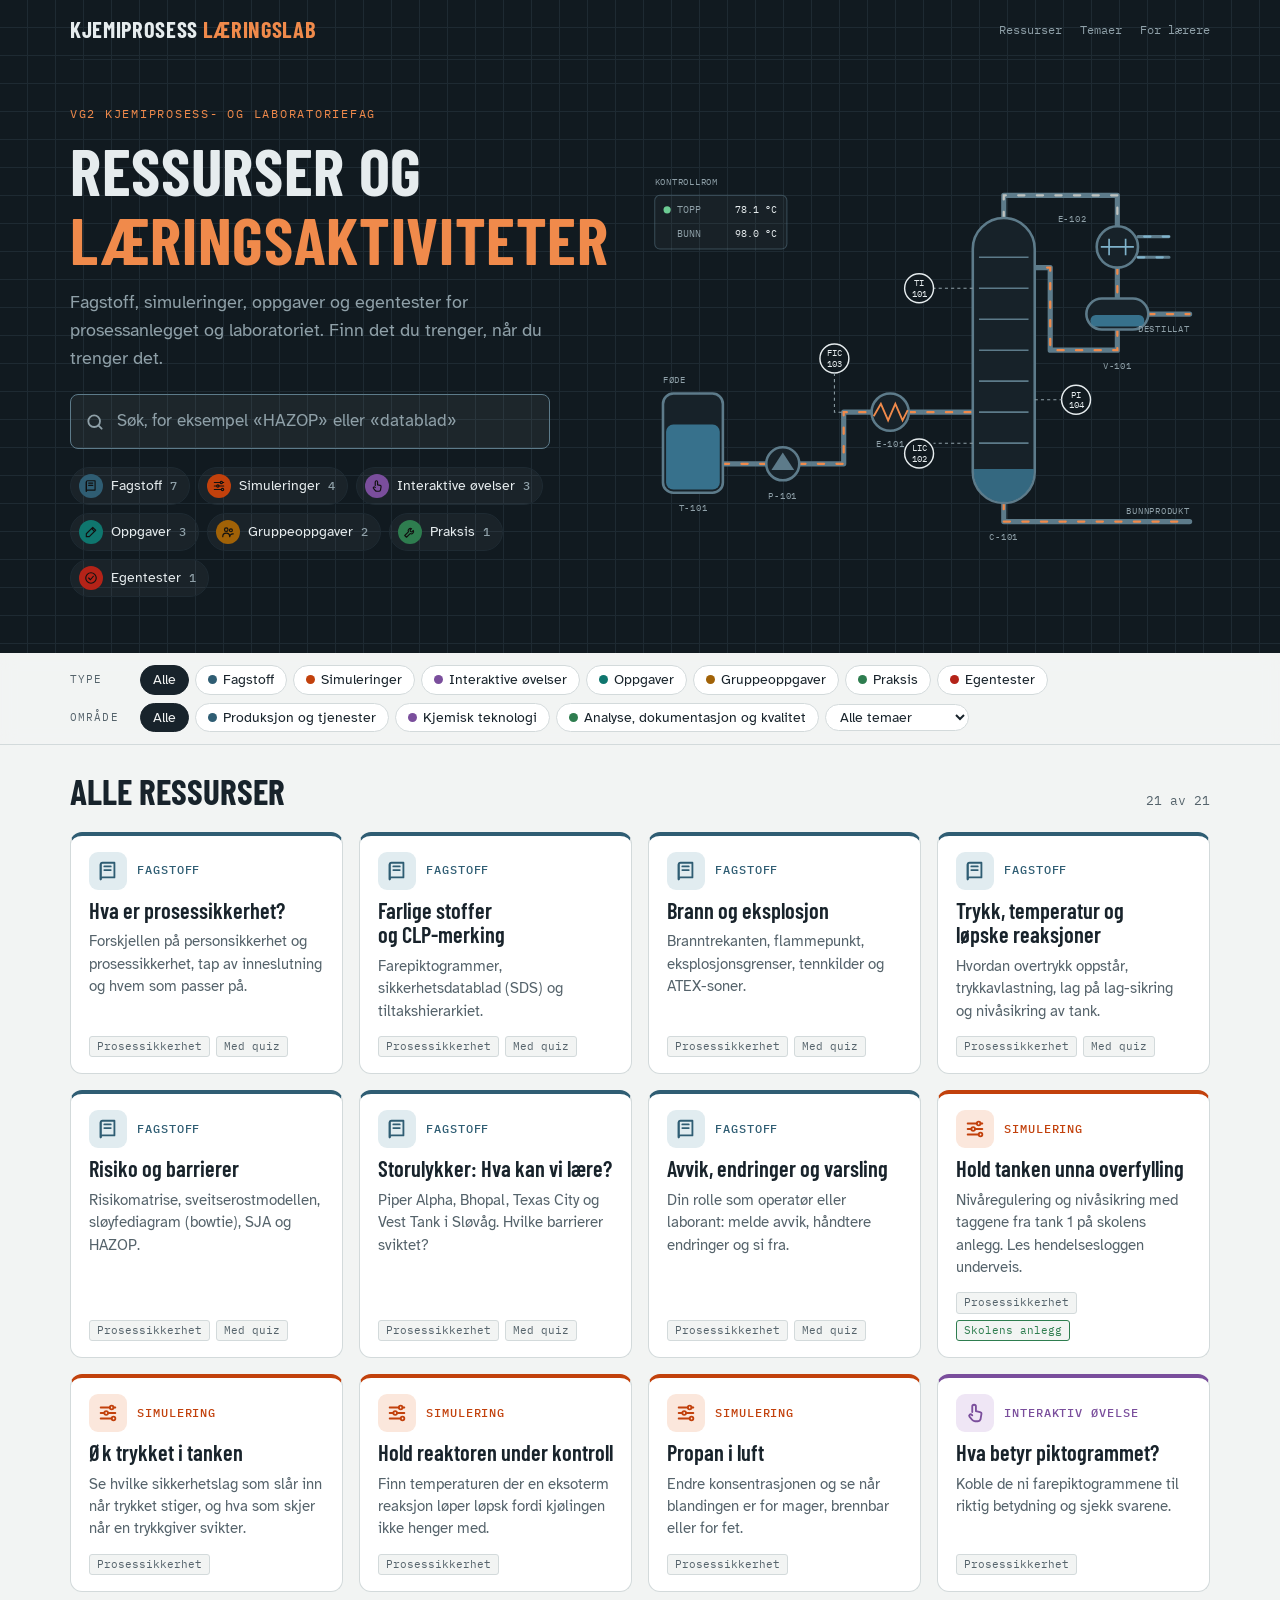
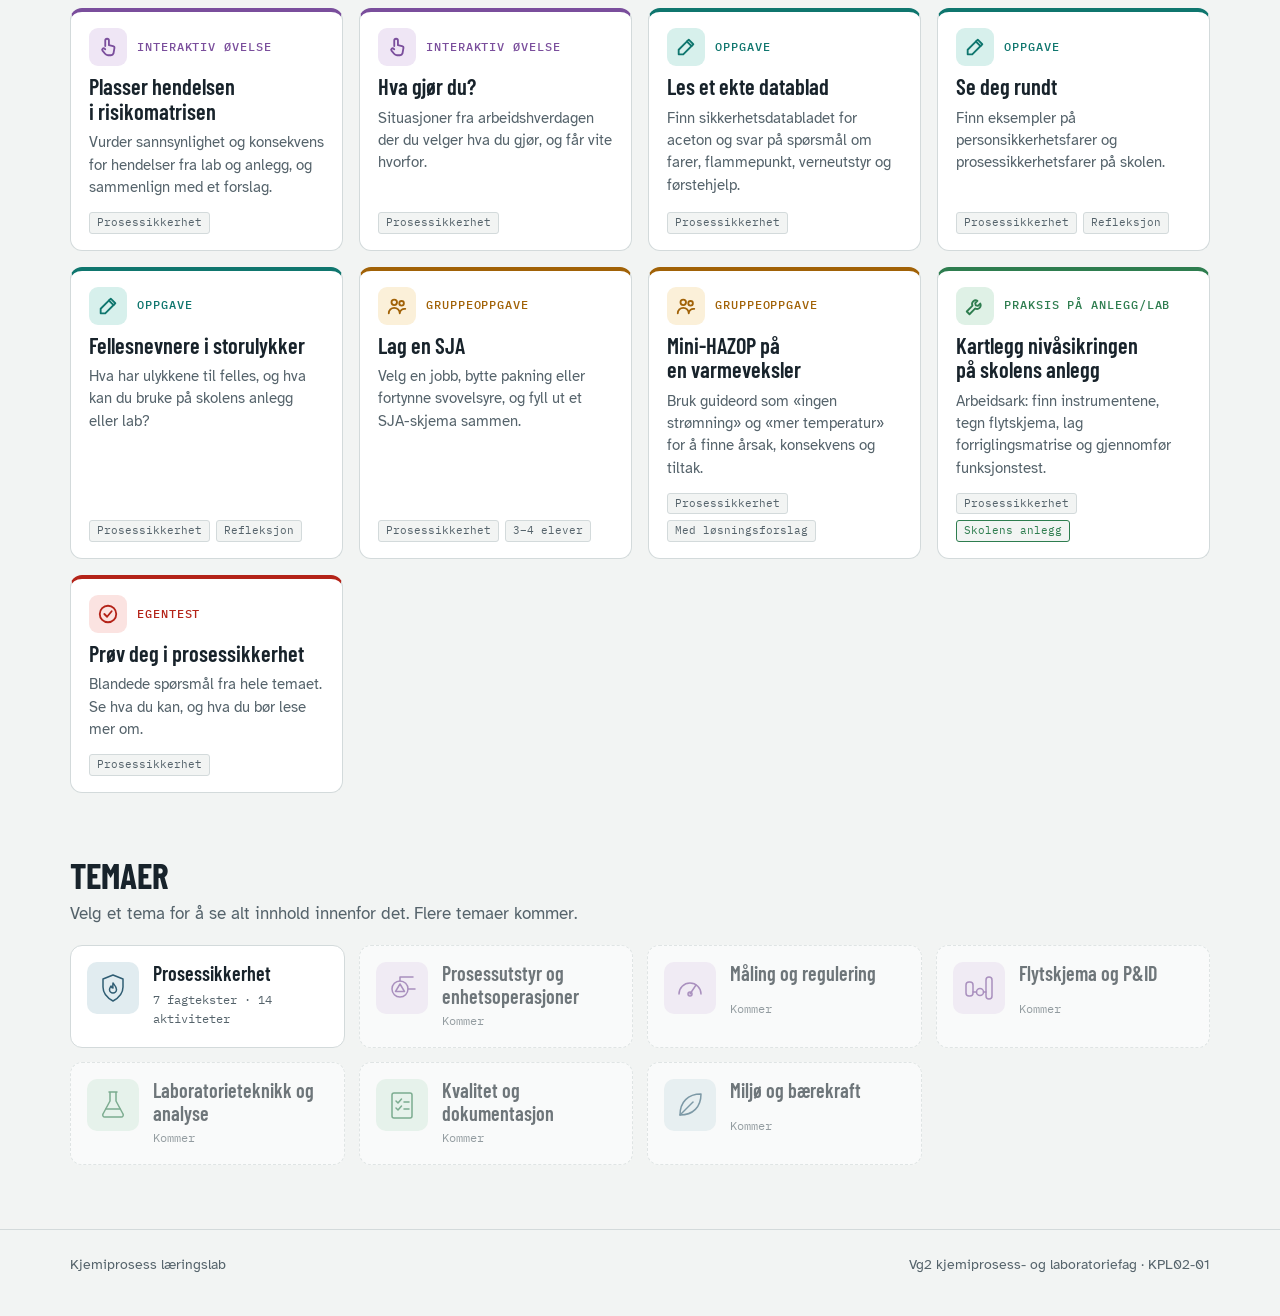
==== commit 70c546de: "Forsiden som ressursbank med søk og filter; temasiden uten kursoppsett Co-Authored-By: Claude Opus 5" ====
--- a/index.html
+++ b/index.html
@@ -3,17 +3,23 @@
 <head>
 <meta charset="utf-8">
 <meta name="viewport" content="width=device-width, initial-scale=1">
-<title>Kjemiprosess læringslab – Vg2 kjemiprosess- og laboratoriefag</title>
-<meta name="description" content="Ressurser og læringsaktiviteter for Vg2 kjemiprosess- og laboratoriefag.">
+<title>Kjemiprosess læringslab – ressurser og læringsaktiviteter</title>
+<meta name="description" content="Fagstoff, simuleringer, oppgaver og egentester for Vg2 kjemiprosess- og laboratoriefag.">
 <link rel="preconnect" href="https://fonts.googleapis.com">
 <link rel="stylesheet" href="https://fonts.googleapis.com/css2?family=Barlow+Condensed:wght@500;600;700&family=Atkinson+Hyperlegible:wght@400;700&family=IBM+Plex+Mono:wght@400;500&display=swap">
 <style>
 :root{
   --bg:#F2F4F3; --panel:#FFFFFF; --ink:#18232B; --muted:#55636B; --line:#D3DADB;
-  --accent:#C2410C; --accent-soft:#FBE7DC; --steel:#2F5D73; --steel-soft:#E1ECF0;
-  --ok:#2E7D4F; --ok-soft:#DFF1E6;
+  --accent:#C2410C; --steel:#2F5D73; --steel-soft:#E1ECF0; --ok:#2E7D4F; --ok-soft:#DFF1E6;
   --a1:#2F5D73; --a1s:#E1ECF0; --a2:#7A4E9C; --a2s:#EFE6F5; --a3:#2E7D4F; --a3s:#DFF1E6;
-  /* kontrollrom (alltid mørk) */
+  /* typefarger */
+  --t-fag:#2F5D73; --t-fags:#E1ECF0;
+  --t-sim:#C2410C; --t-sims:#FBE7DC;
+  --t-int:#7A4E9C; --t-ints:#EFE6F5;
+  --t-opp:#0F766E; --t-opps:#D7F0EC;
+  --t-grp:#A16207; --t-grps:#FBF0D9;
+  --t-pra:#2E7D4F; --t-pras:#DFF1E6;
+  --t-test:#B42318; --t-tests:#FBE3E1;
   --cr-bg:#111A20; --cr-grid:#1E2A32; --cr-ink:#E6ECEE; --cr-muted:#8FA0A8; --cr-pipe:#5D7B8A; --cr-flow:#F08A4B; --cr-ok:#6CCB93; --cr-liq:#3E7F9E;
   --f-display:"Barlow Condensed","Arial Narrow",Arial,sans-serif;
   --f-body:"Atkinson Hyperlegible",system-ui,-apple-system,"Segoe UI",sans-serif;
@@ -21,45 +27,47 @@
 }
 @media (prefers-color-scheme: dark){:root{
   --bg:#12181C; --panel:#1A2228; --ink:#E6ECEE; --muted:#9AA8AF; --line:#2C3840;
-  --accent:#F08A4B; --accent-soft:#3A2418; --steel:#7FB3CB; --steel-soft:#1C2F38;
-  --ok:#6CCB93; --ok-soft:#173326;
+  --accent:#F08A4B; --steel:#7FB3CB; --steel-soft:#1C2F38; --ok:#6CCB93; --ok-soft:#173326;
   --a1:#7FB3CB; --a1s:#1C2F38; --a2:#C4A0E0; --a2s:#2B2236; --a3:#6CCB93; --a3s:#173326;
+  --t-fag:#7FB3CB; --t-fags:#1C2F38; --t-sim:#F08A4B; --t-sims:#3A2418; --t-int:#C4A0E0; --t-ints:#2B2236;
+  --t-opp:#5EC8BA; --t-opps:#123330; --t-grp:#E8B860; --t-grps:#3A2E15; --t-pra:#6CCB93; --t-pras:#173326;
+  --t-test:#F2857B; --t-tests:#3D1E1B;
   --cr-bg:#0B1115; --cr-grid:#18232A; color-scheme:dark}}
 *{box-sizing:border-box}
 body{margin:0;background:var(--bg);color:var(--ink);font-family:var(--f-body);font-size:17px;line-height:1.6}
 a{color:var(--steel)}
 :focus-visible{outline:3px solid var(--accent);outline-offset:2px}
 h1,h2,h3{font-family:var(--f-display);line-height:1.05;margin:0;text-wrap:balance}
-.wrap{max-width:1160px;margin:0 auto;padding:0 20px}
+.wrap{max-width:1180px;margin:0 auto;padding:0 20px}
 
 /* ---------- Kontrollrom-hero ---------- */
 .hero{background:var(--cr-bg);color:var(--cr-ink);position:relative;overflow:hidden;
   background-image:linear-gradient(var(--cr-grid) 1px,transparent 1px),linear-gradient(90deg,var(--cr-grid) 1px,transparent 1px);
   background-size:28px 28px;background-position:-1px -1px}
-.hero::after{content:"";position:absolute;inset:auto 0 0;height:120px;background:linear-gradient(transparent,var(--cr-bg));pointer-events:none}
-.topbar{display:flex;align-items:center;justify-content:space-between;height:60px;border-bottom:1px solid var(--cr-grid);position:relative;z-index:2}
+.topbar{display:flex;align-items:center;justify-content:space-between;height:60px;border-bottom:1px solid var(--cr-grid)}
 .brand{font-family:var(--f-display);font-weight:700;font-size:1.4rem;letter-spacing:.03em;text-transform:uppercase}
 .brand span{color:var(--cr-flow)}
-.status-led{font-family:var(--f-mono);font-size:.75rem;color:var(--cr-muted);display:flex;align-items:center;gap:8px}
-.status-led i{width:8px;height:8px;border-radius:50%;background:var(--cr-ok);box-shadow:0 0 8px var(--cr-ok);animation:blink 2.4s infinite}
-.hero-in{display:grid;grid-template-columns:minmax(0,1fr) minmax(0,1.15fr);gap:32px;align-items:center;padding:48px 0 72px;position:relative;z-index:2}
+.topnav{display:flex;gap:18px;font-family:var(--f-mono);font-size:.78rem}
+.topnav a{color:var(--cr-muted);text-decoration:none}
+.topnav a:hover{color:var(--cr-ink)}
+.hero-in{display:grid;grid-template-columns:minmax(0,1fr) minmax(0,1.1fr);gap:36px;align-items:center;padding:44px 0 56px}
 .eyebrow{font-family:var(--f-mono);font-size:.78rem;letter-spacing:.14em;text-transform:uppercase;color:var(--cr-flow)}
-.hero h1{font-size:clamp(2.6rem,6vw,4.4rem);font-weight:700;margin:12px 0 16px;text-transform:uppercase;letter-spacing:.01em}
+.hero h1{font-size:clamp(2.5rem,5.6vw,4.1rem);font-weight:700;margin:12px 0 14px;text-transform:uppercase;letter-spacing:.01em}
 .hero h1 em{font-style:normal;color:var(--cr-flow)}
-.hero p{color:var(--cr-muted);font-size:1.12rem;max-width:46ch;margin:0 0 26px}
-.cta{display:flex;gap:12px;flex-wrap:wrap}
-.btn{font-family:var(--f-display);font-weight:600;font-size:1.15rem;letter-spacing:.04em;text-transform:uppercase;text-decoration:none;
-  padding:11px 20px;border-radius:6px;display:inline-flex;align-items:center;gap:8px;transition:transform .15s,background .15s}
-.btn.pri{background:var(--cr-flow);color:#1A0E06}
-.btn.pri:hover{transform:translateY(-2px)}
-.btn.sec{border:1.5px solid var(--cr-pipe);color:var(--cr-ink)}
-.btn.sec:hover{border-color:var(--cr-ink)}
-.readouts{display:flex;gap:10px;margin-top:30px;flex-wrap:wrap}
-.ro{border:1px solid var(--cr-grid);background:rgba(255,255,255,.02);border-radius:6px;padding:8px 14px;min-width:96px}
-.ro b{display:block;font-family:var(--f-mono);font-size:1.5rem;font-weight:500;color:var(--cr-ink);line-height:1.2}
-.ro span{font-family:var(--f-mono);font-size:.68rem;letter-spacing:.1em;text-transform:uppercase;color:var(--cr-muted)}
-
-/* Prosessanlegg-SVG */
+.hero p{color:var(--cr-muted);font-size:1.1rem;max-width:46ch;margin:0 0 22px}
+.search{position:relative;display:block;max-width:480px}
+.search input{width:100%;font:inherit;font-size:1.05rem;padding:13px 16px 13px 46px;border-radius:8px;border:1.5px solid var(--cr-pipe);background:rgba(255,255,255,.05);color:var(--cr-ink)}
+.search input::placeholder{color:var(--cr-muted)}
+.search input:focus{outline:none;border-color:var(--cr-flow);background:rgba(255,255,255,.08)}
+.search svg{position:absolute;left:15px;top:50%;transform:translateY(-50%);width:20px;height:20px;color:var(--cr-muted)}
+.quick{display:flex;flex-wrap:wrap;gap:8px;margin-top:18px}
+.quick button{font:inherit;font-size:.88rem;display:inline-flex;align-items:center;gap:8px;padding:6px 12px 6px 8px;border-radius:999px;cursor:pointer;
+  background:rgba(255,255,255,.04);border:1px solid var(--cr-grid);color:var(--cr-ink);transition:border-color .15s,background .15s}
+.quick button:hover{border-color:var(--qc);background:rgba(255,255,255,.08)}
+.quick .qi{width:24px;height:24px;border-radius:50%;display:grid;place-items:center;background:var(--qc);color:#111}
+.quick .qi svg{width:14px;height:14px}
+.quick b{font-family:var(--f-mono);font-weight:500;color:var(--cr-muted);font-size:.78rem}
+
 .plant{width:100%;height:auto;display:block}
 .plant .pipe{fill:none;stroke:var(--cr-pipe);stroke-width:5;stroke-linecap:round;stroke-linejoin:round}
 .plant .flow{fill:none;stroke:var(--cr-flow);stroke-width:2.2;stroke-dasharray:6 12;stroke-linecap:round;animation:flow 1.1s linear infinite}
@@ -83,57 +91,60 @@
 @keyframes lvl{0%,100%{transform:scaleY(1)}50%{transform:scaleY(.72)}}
 @media (prefers-reduced-motion: reduce){*{animation:none!important;transition:none!important}}
 
-/* ---------- Områder ---------- */
-.areas{display:grid;grid-template-columns:repeat(3,1fr);gap:16px;margin-top:-40px;position:relative;z-index:3}
-.area{background:var(--panel);border:1px solid var(--line);border-radius:12px;padding:18px 18px 16px;display:grid;grid-template-columns:52px 1fr;gap:4px 14px;align-items:start;
-  box-shadow:0 10px 30px -18px rgba(0,0,0,.45);cursor:pointer;text-align:left;font:inherit;color:inherit;transition:transform .15s,border-color .15s}
-.area:hover{transform:translateY(-3px);border-color:var(--c)}
-.area[aria-pressed="true"]{border-color:var(--c);box-shadow:0 0 0 2px var(--c),0 10px 30px -18px rgba(0,0,0,.45)}
-.area .ic{grid-row:span 2;width:52px;height:52px;border-radius:10px;background:var(--cs);color:var(--c);display:grid;place-items:center}
-.area .ic svg{width:30px;height:30px}
-.area b{font-family:var(--f-display);font-size:1.3rem;font-weight:600;line-height:1.15}
-.area span{font-size:.9rem;color:var(--muted);line-height:1.4}
+/* ---------- Filterlinje ---------- */
+.filters{position:sticky;top:0;z-index:10;background:color-mix(in srgb,var(--bg) 92%,transparent);backdrop-filter:blur(8px);border-bottom:1px solid var(--line)}
+.filters .wrap{display:flex;flex-direction:column;gap:8px;padding-top:12px;padding-bottom:12px}
+.frow{display:flex;align-items:center;gap:6px;flex-wrap:wrap}
+.frow .fl{font-family:var(--f-mono);font-size:.7rem;letter-spacing:.1em;text-transform:uppercase;color:var(--muted);width:64px;flex:none}
+.fchip{font:inherit;font-size:.85rem;border:1px solid var(--line);background:var(--panel);color:var(--ink);border-radius:999px;padding:3px 12px;cursor:pointer;display:inline-flex;align-items:center;gap:6px}
+.fchip i{width:9px;height:9px;border-radius:50%;background:var(--c,var(--muted))}
+.fchip[aria-pressed="true"]{background:var(--ink);color:var(--bg);border-color:var(--ink)}
+.fchip[aria-pressed="true"] i{box-shadow:0 0 0 2px var(--bg)}
+select.fsel{font:inherit;font-size:.85rem;border:1px solid var(--line);background:var(--panel);color:var(--ink);border-radius:999px;padding:3px 10px}
+
+/* ---------- Ressurser ---------- */
+section.res{padding:28px 0 56px}
+.res-head{display:flex;align-items:baseline;justify-content:space-between;gap:12px;flex-wrap:wrap;margin-bottom:18px}
+.res-head h2{font-size:2.2rem;font-weight:700;text-transform:uppercase}
+.count{font-family:var(--f-mono);font-size:.82rem;color:var(--muted)}
+.reset{font:inherit;font-family:var(--f-mono);font-size:.78rem;background:none;border:none;color:var(--accent);cursor:pointer;text-decoration:underline}
+.reset[hidden]{display:none}
+.grid{display:grid;grid-template-columns:repeat(auto-fill,minmax(270px,1fr));gap:16px}
+.card{position:relative;background:var(--panel);border:1px solid var(--line);border-radius:12px;padding:16px 18px 16px;display:flex;flex-direction:column;gap:8px;
+  border-top:4px solid var(--c);transition:transform .16s,box-shadow .16s}
+.card:hover{transform:translateY(-3px);box-shadow:0 16px 30px -20px rgba(0,0,0,.5)}
+.ctop{display:flex;align-items:center;gap:10px}
+.cic{width:38px;height:38px;border-radius:9px;background:var(--cs);color:var(--c);display:grid;place-items:center;flex:none}
+.cic svg{width:22px;height:22px}
+.ctype{font-family:var(--f-mono);font-size:.72rem;letter-spacing:.08em;text-transform:uppercase;color:var(--c);font-weight:500}
+.card h3{font-size:1.4rem;font-weight:600;line-height:1.1}
+.card h3 a{color:inherit;text-decoration:none}
+.card h3 a::after{content:"";position:absolute;inset:0;border-radius:12px}
+.card p{margin:0;color:var(--muted);font-size:.93rem;line-height:1.5}
+.meta{margin-top:auto;padding-top:6px;display:flex;gap:6px;flex-wrap:wrap}
+.tag{font-family:var(--f-mono);font-size:.68rem;border-radius:3px;padding:1px 7px;background:var(--bg);color:var(--muted);border:1px solid var(--line)}
+.tag.hl{border-color:var(--t-pra);color:var(--t-pra)}
+.empty{grid-column:1/-1;padding:40px;text-align:center;color:var(--muted);border:1px dashed var(--line);border-radius:12px}
 
 /* ---------- Temaer ---------- */
-section.topics{padding:56px 0 72px}
-.sec-head{display:flex;align-items:end;justify-content:space-between;gap:16px;flex-wrap:wrap;margin-bottom:22px}
-.sec-head h2{font-size:2.3rem;font-weight:700;text-transform:uppercase;letter-spacing:.01em}
-.sec-head .sub{font-family:var(--f-mono);font-size:.8rem;color:var(--muted)}
-.showall{font:inherit;font-family:var(--f-mono);font-size:.8rem;background:none;border:1px solid var(--line);color:var(--muted);border-radius:999px;padding:4px 12px;cursor:pointer}
-.showall[hidden]{display:none}
-
-.grid{display:grid;grid-template-columns:repeat(auto-fill,minmax(300px,1fr));gap:18px}
-.card{position:relative;background:var(--panel);border:1px solid var(--line);border-radius:12px;overflow:hidden;display:flex;flex-direction:column}
-.card .art{height:118px;position:relative;display:grid;place-items:center;background:var(--cs);color:var(--c);overflow:hidden}
-.card .art::before{content:"";position:absolute;inset:0;background-image:radial-gradient(currentColor 1px,transparent 1.2px);background-size:14px 14px;opacity:.18}
-.card .art svg{width:64px;height:64px;position:relative}
-.card .tagno{position:absolute;top:10px;left:12px;font-family:var(--f-mono);font-size:.7rem;font-weight:500;border:1.5px solid currentColor;border-radius:3px;padding:0 5px;background:var(--panel)}
-.card .body{padding:16px 18px 18px;display:flex;flex-direction:column;gap:8px;flex:1}
-.card h3{font-size:1.55rem;font-weight:600}
-.card h3 a{color:inherit;text-decoration:none}
-.card h3 a::after{content:"";position:absolute;inset:0}
-.card p{margin:0;color:var(--muted);font-size:.96rem}
-.chips{display:flex;gap:6px;flex-wrap:wrap}
-.chip{font-family:var(--f-mono);font-size:.68rem;color:var(--c);background:var(--cs);border-radius:3px;padding:1px 7px}
-.status{margin-top:auto;padding-top:6px;font-family:var(--f-mono);font-size:.78rem;display:flex;align-items:center;gap:10px;color:var(--muted)}
-.pill{border-radius:999px;padding:2px 10px;font-weight:500}
-.pill.open{background:var(--ok-soft);color:var(--ok)}
-.pill.soon{background:var(--steel-soft);color:var(--muted)}
-.bar{flex:1;height:6px;background:var(--line);border-radius:3px;overflow:hidden}
-.bar i{display:block;height:100%;background:var(--accent)}
-.card.live{border-color:color-mix(in srgb,var(--c) 55%,var(--line));transition:transform .18s,box-shadow .18s}
-.card.live:hover{transform:translateY(-4px);box-shadow:0 18px 34px -20px rgba(0,0,0,.5)}
-.card.live .art svg{transition:transform .3s}
-.card.live:hover .art svg{transform:scale(1.1) rotate(-4deg)}
-.card.live .go{position:absolute;right:14px;top:98px;width:40px;height:40px;border-radius:50%;background:var(--accent);color:#fff;display:grid;place-items:center;font-size:1.2rem;box-shadow:0 4px 12px -4px rgba(0,0,0,.4)}
-.card.soon .art{filter:grayscale(.6);opacity:.75}
-.card.soon h3{color:var(--muted)}
+section.temaer{padding:8px 0 64px}
+section.temaer h2{font-size:2.2rem;font-weight:700;text-transform:uppercase;margin-bottom:6px}
+section.temaer .sub{color:var(--muted);margin:0 0 18px}
+.tgrid{display:grid;grid-template-columns:repeat(auto-fill,minmax(250px,1fr));gap:14px}
+.tcard{font:inherit;text-align:left;color:inherit;background:var(--panel);border:1px solid var(--line);border-radius:12px;padding:16px;display:grid;grid-template-columns:52px 1fr;gap:4px 14px;align-items:start}
+button.tcard{cursor:pointer;transition:border-color .15s,transform .15s}
+button.tcard:hover{border-color:var(--c);transform:translateY(-2px)}
+.tcard .ti{grid-row:span 2;width:52px;height:52px;border-radius:10px;background:var(--cs);color:var(--c);display:grid;place-items:center}
+.tcard .ti svg{width:32px;height:32px}
+.tcard b{font-family:var(--f-display);font-size:1.25rem;font-weight:600;line-height:1.15}
+.tcard span{font-family:var(--f-mono);font-size:.74rem;color:var(--muted)}
+.tcard.soon{opacity:.6;border-style:dashed}
 
 footer{border-top:1px solid var(--line);padding:24px 0 40px;color:var(--muted);font-size:.88rem}
 footer .wrap{display:flex;justify-content:space-between;gap:12px;flex-wrap:wrap}
 
-@media (max-width:900px){.hero-in{grid-template-columns:1fr;padding-top:32px}.plant{max-width:560px;margin:0 auto}.areas{grid-template-columns:1fr;margin-top:-24px}}
-@media (max-width:520px){.status-led{display:none}.brand{font-size:1.15rem}}
+@media (max-width:900px){.hero-in{grid-template-columns:1fr;padding-top:28px}.plant{max-width:540px;margin:0 auto}}
+@media (max-width:600px){.topnav{display:none}.brand{font-size:1.15rem}.frow .fl{width:100%}.filters{position:static}}
 </style>
 </head>
 <body>
@@ -142,24 +153,19 @@
   <div class="wrap">
     <div class="topbar">
       <div class="brand">Kjemiprosess <span>læringslab</span></div>
-      <div class="status-led"><i></i>ANLEGG I DRIFT · VG2 KPL</div>
+      <nav class="topnav"><a href="#ressurser">Ressurser</a><a href="#temaer">Temaer</a><a href="prosessikkerhet/#start">For lærere</a></nav>
     </div>
     <div class="hero-in">
       <div>
         <div class="eyebrow">Vg2 kjemiprosess- og laboratoriefag</div>
-        <h1>Fra råstoff til <em>ferdig produkt</em></h1>
-        <p>Nettkurs, oppgaver og egentester som tar deg gjennom prosessanlegget og laboratoriet. Jobb i ditt eget tempo. Fremdriften lagres i nettleseren din.</p>
-        <div class="cta">
-          <a class="btn pri" href="prosessikkerhet/">Start med prosessikkerhet →</a>
-          <a class="btn sec" href="#temaer">Se alle temaer</a>
-        </div>
-        <div class="readouts">
-          <div class="ro"><b id="roTopics">1</b><span>Kurs åpne</span></div>
-          <div class="ro"><b id="roMods">7</b><span>Moduler</span></div>
-          <div class="ro"><b id="roDone">0</b><span>Fullført av deg</span></div>
-        </div>
+        <h1>Ressurser og <em>læringsaktiviteter</em></h1>
+        <p>Fagstoff, simuleringer, oppgaver og egentester for prosessanlegget og laboratoriet. Finn det du trenger, når du trenger det.</p>
+        <label class="search">
+          <svg viewBox="0 0 24 24" fill="none" stroke="currentColor" stroke-width="2.2" stroke-linecap="round"><circle cx="11" cy="11" r="7"/><path d="m20 20-4-4"/></svg>
+          <input id="q" type="search" placeholder="Søk, for eksempel «HAZOP» eller «datablad»" aria-label="Søk i ressurser og aktiviteter">
+        </label>
+        <div class="quick" id="quick" aria-label="Hurtigvalg etter type"></div>
       </div>
-
       <!-- Animert, forenklet destillasjonsanlegg (P&ID-stil) -->
       <svg class="plant" viewBox="0 0 560 380" role="img" aria-label="Animert tegning av et prosessanlegg: tank, pumpe, varmeveksler og destillasjonskolonne med instrumenter">
         <path class="pipe" d="M88 300 H130 M162 300 H205 V250 H232 M268 250 H330"/>
@@ -232,102 +238,142 @@
 </header>
 
 <main>
-  <div class="wrap">
-    <div class="areas" role="group" aria-label="Filtrer temaer på hovedområde i læreplanen">
-      <button class="area" data-f="prod" aria-pressed="false" style="--c:var(--a1);--cs:var(--a1s)">
-        <span class="ic"><svg viewBox="0 0 32 32" fill="none" stroke="currentColor" stroke-width="2" stroke-linejoin="round"><path d="M3 28V14l7 5v-5l7 5v-5l7 5V6h5v22z"/><path d="M8 24h3M15 24h3M22 24h3"/></svg></span>
-        <b>Produksjon og tjenester</b><span>Drift, HMS, sikkerhet og miljø</span>
-      </button>
-      <button class="area" data-f="tek" aria-pressed="false" style="--c:var(--a2);--cs:var(--a2s)">
-        <span class="ic"><svg viewBox="0 0 32 32" fill="none" stroke="currentColor" stroke-width="2"><rect x="11" y="3" width="10" height="26" rx="5"/><path d="M12 10h8M12 16h8M12 22h8M3 16h8M21 8h8"/></svg></span>
-        <b>Kjemisk teknologi</b><span>Enhetsoperasjoner, prosessutstyr og regulering</span>
-      </button>
-      <button class="area" data-f="ana" aria-pressed="false" style="--c:var(--a3);--cs:var(--a3s)">
-        <span class="ic"><svg viewBox="0 0 32 32" fill="none" stroke="currentColor" stroke-width="2" stroke-linejoin="round"><path d="M12 3h8M13 3v9L5 26a2 2 0 0 0 2 3h18a2 2 0 0 0 2-3l-8-14V3"/><path d="M9 20h14"/></svg></span>
-        <b>Analyse, dokumentasjon og kvalitet</b><span>Laboratoriearbeid, analyser og kvalitetssikring</span>
-      </button>
+  <div class="filters" id="ressurser">
+    <div class="wrap">
+      <div class="frow" id="fType"><span class="fl">Type</span></div>
+      <div class="frow" id="fArea"><span class="fl">Område</span></div>
     </div>
   </div>
 
-  <section class="topics" id="temaer"><div class="wrap">
-    <div class="sec-head">
-      <div><h2>Temaer</h2><div class="sub" id="filterInfo">Trykk på et område over for å filtrere</div></div>
-      <button class="showall" id="showAll" hidden>Vis alle temaer ✕</button>
+  <section class="res"><div class="wrap">
+    <div class="res-head">
+      <h2 id="resTitle">Alle ressurser</h2>
+      <div><span class="count" id="count"></span> <button class="reset" id="reset" hidden>Nullstill filter</button></div>
     </div>
     <div class="grid" id="grid"></div>
   </div></section>
+
+  <section class="temaer" id="temaer"><div class="wrap">
+    <h2>Temaer</h2>
+    <p class="sub">Velg et tema for å se alt innhold innenfor det. Flere temaer kommer.</p>
+    <div class="tgrid" id="tgrid"></div>
+  </div></section>
 </main>
 
 <footer><div class="wrap"><span>Kjemiprosess læringslab</span><span>Vg2 kjemiprosess- og laboratoriefag · KPL02-01</span></div></footer>
 
 <script>
-const AREAS={
-  prod:{n:"Produksjon og tjenester",c:"var(--a1)",s:"var(--a1s)"},
-  tek:{n:"Kjemisk teknologi",c:"var(--a2)",s:"var(--a2s)"},
-  ana:{n:"Analyse og kvalitet",c:"var(--a3)",s:"var(--a3s)"}
+const S=p=>`<svg viewBox="0 0 24 24" fill="none" stroke="currentColor" stroke-width="2" stroke-linecap="round" stroke-linejoin="round" aria-hidden="true">${p}</svg>`;
+const TYPES={
+  fag:{n:"Fagstoff",pl:"Fagstoff",i:S('<path d="M4 5a2 2 0 0 1 2-2h13v16H6a2 2 0 0 0-2 2z"/><path d="M4 21V5M8 7h7M8 11h7"/>')},
+  sim:{n:"Simulering",pl:"Simuleringer",i:S('<path d="M4 6h10M18 6h2M4 12h4M12 12h8M4 18h12"/><circle cx="16" cy="6" r="2"/><circle cx="10" cy="12" r="2"/><circle cx="18" cy="18" r="2"/>')},
+  int:{n:"Interaktiv øvelse",pl:"Interaktive øvelser",i:S('<path d="M9 11V5a2 2 0 0 1 4 0v5l4.5 1a2 2 0 0 1 1.5 2.3L18 19a3 3 0 0 1-3 2h-3a4 4 0 0 1-3.2-1.6L6 16a1.6 1.6 0 0 1 2.4-2.1L9 14.5"/>')},
+  opp:{n:"Oppgave",pl:"Oppgaver",i:S('<path d="M15 4l5 5L9 20H4v-5z"/><path d="M13 6l5 5"/>')},
+  grp:{n:"Gruppeoppgave",pl:"Gruppeoppgaver",i:S('<circle cx="9" cy="8" r="3"/><circle cx="17" cy="9" r="2.5"/><path d="M3 20a6 6 0 0 1 12 0M15 20a5 5 0 0 1 6-4.8"/>')},
+  pra:{n:"Praksis på anlegg/lab",pl:"Praksis",i:S('<path d="M14.7 6.3a4 4 0 0 0-5.4 5.4L3 18l3 3 6.3-6.3a4 4 0 0 0 5.4-5.4l-2.5 2.5-2.4-.6-.6-2.4z"/>')},
+  test:{n:"Egentest",pl:"Egentester",i:S('<circle cx="12" cy="12" r="9"/><path d="m8 12 3 3 5-6"/>')}
 };
+for(const k in TYPES){TYPES[k].c=`var(--t-${k})`;TYPES[k].s=`var(--t-${k}s)`;}
+const AREAS={prod:{n:"Produksjon og tjenester",c:"var(--a1)"},tek:{n:"Kjemisk teknologi",c:"var(--a2)"},ana:{n:"Analyse, dokumentasjon og kvalitet",c:"var(--a3)"}};
 const I=p=>`<svg viewBox="0 0 64 64" fill="none" stroke="currentColor" stroke-width="3" stroke-linecap="round" stroke-linejoin="round" aria-hidden="true">${p}</svg>`;
-const ICONS={
-  safety:I('<path d="M32 6 52 14v16c0 13-9 22-20 28C21 52 12 43 12 30V14z"/><path d="M32 22c4 5 7 8 7 13a7 7 0 0 1-14 0c0-3 2-5 3-7 1 3 2 4 4 4-1-4 0-7 0-10z"/>'),
-  pump:I('<circle cx="28" cy="34" r="16"/><path d="M28 18v-8h26M44 34h14"/><path d="M28 24l9 15H19z"/><path d="M14 56h28"/>'),
-  gauge:I('<path d="M10 44a22 22 0 1 1 44 0"/><path d="M32 44 44 26"/><circle cx="32" cy="44" r="4"/><path d="M16 44h4M44 44h4M32 22v4M20 30l3 3M44 30l-3 3"/>'),
-  pid:I('<rect x="6" y="20" width="14" height="28" rx="6"/><circle cx="34" cy="40" r="7"/><rect x="46" y="10" width="12" height="44" rx="6"/><path d="M20 40h7M41 40h5M13 20v-8h20"/><circle cx="33" cy="12" r="5"/>'),
-  flask:I('<path d="M24 6h16M26 6v18L12 50a4 4 0 0 0 4 6h32a4 4 0 0 0 4-6L38 24V6"/><path d="M18 40h28"/><circle cx="28" cy="47" r="2"/><circle cx="37" cy="44" r="1.5"/>'),
-  check:I('<rect x="12" y="8" width="40" height="50" rx="4"/><path d="M24 8V4h16v4"/><path d="M20 24l4 4 7-8M20 38l4 4 7-8M36 26h10M36 40h10"/>'),
-  leaf:I('<path d="M12 52C12 26 28 10 54 10c0 26-16 42-42 42z"/><path d="M12 52 38 26"/>')
+/* Temaer. live:true = har innhold. */
+const TEMAER={
+  ps:{n:"Prosessikkerhet",live:true,c:"var(--a1)",cs:"var(--a1s)",i:I('<path d="M32 6 52 14v16c0 13-9 22-20 28C21 52 12 43 12 30V14z"/><path d="M32 22c4 5 7 8 7 13a7 7 0 0 1-14 0c0-3 2-5 3-7 1 3 2 4 4 4-1-4 0-7 0-10z"/>')},
+  utstyr:{n:"Prosessutstyr og enhetsoperasjoner",c:"var(--a2)",cs:"var(--a2s)",i:I('<circle cx="28" cy="34" r="16"/><path d="M28 18v-8h26M44 34h14"/><path d="M28 24l9 15H19z"/>')},
+  reg:{n:"Måling og regulering",c:"var(--a2)",cs:"var(--a2s)",i:I('<path d="M10 44a22 22 0 1 1 44 0"/><path d="M32 44 44 26"/><circle cx="32" cy="44" r="4"/>')},
+  pid:{n:"Flytskjema og P&ID",c:"var(--a2)",cs:"var(--a2s)",i:I('<rect x="6" y="20" width="14" height="28" rx="6"/><circle cx="34" cy="40" r="7"/><rect x="46" y="10" width="12" height="44" rx="6"/><path d="M20 40h7M41 40h5"/>')},
+  lab:{n:"Laboratorieteknikk og analyse",c:"var(--a3)",cs:"var(--a3s)",i:I('<path d="M24 6h16M26 6v18L12 50a4 4 0 0 0 4 6h32a4 4 0 0 0 4-6L38 24V6"/><path d="M18 40h28"/>')},
+  kval:{n:"Kvalitet og dokumentasjon",c:"var(--a3)",cs:"var(--a3s)",i:I('<rect x="12" y="8" width="40" height="50" rx="4"/><path d="M20 24l4 4 7-8M20 38l4 4 7-8M36 26h10M36 40h10"/>')},
+  miljo:{n:"Miljø og bærekraft",c:"var(--a1)",cs:"var(--a1s)",i:I('<path d="M12 52C12 26 28 10 54 10c0 26-16 42-42 42z"/><path d="M12 52 38 26"/>')}
 };
-/* Nye temaer legges til her. live:true = publisert. storeKey/modules gir fremdriftsvisning. */
-const TOPICS=[
-  {t:"Prosessikkerhet",tag:"PS-01",icon:"safety",href:"prosessikkerhet/",live:true,areas:["prod","tek"],
-   d:"Farlige stoffer, brann og eksplosjon, løpske reaksjoner, barrierer og læring fra storulykker.",
-   storeKey:"prosessikkerhet-vg2-v1",modules:7},
-  {t:"Prosessutstyr og enhetsoperasjoner",tag:"KT-01",icon:"pump",areas:["tek"],d:"Pumper, ventiler, varmevekslere, reaktorer og separasjon som destillasjon, filtrering og ekstraksjon."},
-  {t:"Måling og regulering",tag:"KT-02",icon:"gauge",areas:["tek"],d:"Givere, reguleringssløyfer og hvordan prosessen holdes stabil."},
-  {t:"Flytskjema og P&ID",tag:"KT-03",icon:"pid",areas:["prod","tek"],d:"Lese og tegne flytskjema, kjenne igjen symboler og følge en prosess på tegning."},
-  {t:"Laboratorieteknikk og analyse",tag:"AK-01",icon:"flask",areas:["ana"],d:"Prøvetaking, titrering, fotometri og trygt arbeid på laboratoriet."},
-  {t:"Kvalitet og dokumentasjon",tag:"AK-02",icon:"check",areas:["ana","prod"],d:"Prosedyrer, avvik, sporbarhet og rapportskriving."},
-  {t:"Miljø og bærekraft",tag:"PT-01",icon:"leaf",areas:["prod"],d:"Utslipp, avfall, energibruk og miljøbevisste valg i industrien."}
+/* Ressurser og aktiviteter. Nye legges til her. */
+const P="prosessikkerhet/#";
+const RES=[
+  {t:"Hva er prosessikkerhet?",ty:"fag",tema:"ps",ar:["prod"],u:P+"m1",d:"Forskjellen på personsikkerhet og prosessikkerhet, tap av inneslutning og hvem som passer på.",x:["Med quiz"]},
+  {t:"Farlige stoffer og CLP-merking",ty:"fag",tema:"ps",ar:["prod","ana"],u:P+"m2",d:"Farepiktogrammer, sikkerhetsdatablad (SDS) og tiltakshierarkiet.",x:["Med quiz"]},
+  {t:"Brann og eksplosjon",ty:"fag",tema:"ps",ar:["prod","tek"],u:P+"m3",d:"Branntrekanten, flammepunkt, eksplosjonsgrenser, tennkilder og ATEX-soner.",x:["Med quiz"]},
+  {t:"Trykk, temperatur og løpske reaksjoner",ty:"fag",tema:"ps",ar:["tek"],u:P+"m4",d:"Hvordan overtrykk oppstår, trykkavlastning, lag på lag-sikring og nivåsikring av tank.",x:["Med quiz"]},
+  {t:"Risiko og barrierer",ty:"fag",tema:"ps",ar:["prod","tek"],u:P+"m5",d:"Risikomatrise, sveitserostmodellen, sløyfediagram (bowtie), SJA og HAZOP.",x:["Med quiz"]},
+  {t:"Storulykker: Hva kan vi lære?",ty:"fag",tema:"ps",ar:["prod"],u:P+"m6",d:"Piper Alpha, Bhopal, Texas City og Vest Tank i Sløvåg. Hvilke barrierer sviktet?",x:["Med quiz"]},
+  {t:"Avvik, endringer og varsling",ty:"fag",tema:"ps",ar:["prod","ana"],u:P+"m7",d:"Din rolle som operatør eller laborant: melde avvik, håndtere endringer og si fra.",x:["Med quiz"]},
+
+  {t:"Hold tanken unna overfylling",ty:"sim",tema:"ps",ar:["tek"],u:P+"m4/overfylling",d:"Nivåregulering og nivåsikring med taggene fra tank 1 på skolens anlegg. Les hendelsesloggen underveis.",x:["Skolens anlegg"]},
+  {t:"Øk trykket i tanken",ty:"sim",tema:"ps",ar:["tek"],u:P+"m4/trykktank",d:"Se hvilke sikkerhetslag som slår inn når trykket stiger, og hva som skjer når en trykkgiver svikter."},
+  {t:"Hold reaktoren under kontroll",ty:"sim",tema:"ps",ar:["tek"],u:P+"m4/reaktor",d:"Finn temperaturen der en eksoterm reaksjon løper løpsk fordi kjølingen ikke henger med."},
+  {t:"Propan i luft",ty:"sim",tema:"ps",ar:["prod","tek"],u:P+"m3/propan",d:"Endre konsentrasjonen og se når blandingen er for mager, brennbar eller for fet."},
+
+  {t:"Hva betyr piktogrammet?",ty:"int",tema:"ps",ar:["prod","ana"],u:P+"m2/piktogrammer",d:"Koble de ni farepiktogrammene til riktig betydning og sjekk svarene."},
+  {t:"Plasser hendelsen i risikomatrisen",ty:"int",tema:"ps",ar:["prod"],u:P+"m5/risikomatrise",d:"Vurder sannsynlighet og konsekvens for hendelser fra lab og anlegg, og sammenlign med et forslag."},
+  {t:"Hva gjør du?",ty:"int",tema:"ps",ar:["prod"],u:P+"m7/scenario",d:"Situasjoner fra arbeidshverdagen der du velger hva du gjør, og får vite hvorfor."},
+
+  {t:"Les et ekte datablad",ty:"opp",tema:"ps",ar:["ana","prod"],u:P+"m2/datablad",d:"Finn sikkerhetsdatabladet for aceton og svar på spørsmål om farer, flammepunkt, verneutstyr og førstehjelp."},
+  {t:"Se deg rundt",ty:"opp",tema:"ps",ar:["prod"],u:P+"m1/se-deg-rundt",d:"Finn eksempler på personsikkerhetsfarer og prosessikkerhetsfarer på skolen.",x:["Refleksjon"]},
+  {t:"Fellesnevnere i storulykker",ty:"opp",tema:"ps",ar:["prod"],u:P+"m6/fellesnevnere",d:"Hva har ulykkene til felles, og hva kan du bruke på skolens anlegg eller lab?",x:["Refleksjon"]},
+
+  {t:"Lag en SJA",ty:"grp",tema:"ps",ar:["prod","ana"],u:P+"m5/sja",d:"Velg en jobb, bytte pakning eller fortynne svovelsyre, og fyll ut et SJA-skjema sammen.",x:["3–4 elever"]},
+  {t:"Mini-HAZOP på en varmeveksler",ty:"grp",tema:"ps",ar:["tek"],u:P+"m5/hazop",d:"Bruk guideord som «ingen strømning» og «mer temperatur» for å finne årsak, konsekvens og tiltak.",x:["Med løsningsforslag"]},
+
+  {t:"Kartlegg nivåsikringen på skolens anlegg",ty:"pra",tema:"ps",ar:["tek","ana"],u:P+"m4/nivasikring",d:"Arbeidsark: finn instrumentene, tegn flytskjema, lag forriglingsmatrise og gjennomfør funksjonstest.",x:["Skolens anlegg"]},
+
+  {t:"Prøv deg i prosessikkerhet",ty:"test",tema:"ps",ar:["prod","tek"],u:P+"prove",d:"Blandede spørsmål fra hele temaet. Se hva du kan, og hva du bør lese mer om."}
 ];
-function progress(tp){
-  if(!tp.storeKey) return 0;
-  try{const s=JSON.parse(localStorage.getItem(tp.storeKey)||"{}");return Object.entries(s.done||{}).filter(([k,v])=>v&&/^m\d/.test(k)).length;}catch(e){return 0}
+
+const state={ty:null,ar:null,tema:null,q:""};
+const $=id=>document.getElementById(id);
+function chip(label,c,on,click){const b=document.createElement("button");b.className="fchip";b.setAttribute("aria-pressed",on);if(c)b.style.setProperty("--c",c);b.innerHTML=(c?"<i></i>":"")+label;b.onclick=click;return b;}
+function buildFilters(){
+  const ft=$("fType"),fa=$("fArea");ft.querySelectorAll("button").forEach(b=>b.remove());fa.querySelectorAll("button,select").forEach(b=>b.remove());
+  ft.append(chip("Alle",null,!state.ty,()=>set({ty:null})));
+  for(const k in TYPES) if(RES.some(r=>r.ty===k)) ft.append(chip(TYPES[k].pl,TYPES[k].c,state.ty===k,()=>set({ty:state.ty===k?null:k})));
+  fa.append(chip("Alle",null,!state.ar,()=>set({ar:null})));
+  for(const k in AREAS) fa.append(chip(AREAS[k].n,AREAS[k].c,state.ar===k,()=>set({ar:state.ar===k?null:k})));
+  const sel=document.createElement("select");sel.className="fsel";sel.setAttribute("aria-label","Tema");
+  sel.innerHTML=`<option value="">Alle temaer</option>`+Object.entries(TEMAER).filter(([k,t])=>t.live).map(([k,t])=>`<option value="${k}" ${state.tema===k?"selected":""}>${t.n}</option>`).join("");
+  sel.onchange=()=>set({tema:sel.value||null});fa.append(sel);
 }
-function render(f){
-  const g=document.getElementById("grid");g.innerHTML="";
-  TOPICS.filter(tp=>!f||tp.areas.includes(f)).forEach(tp=>{
-    const a=AREAS[tp.areas[0]];
-    const el=document.createElement("article");el.className="card "+(tp.live?"live":"soon");
-    el.style.setProperty("--c",a.c);el.style.setProperty("--cs",a.s);
-    const chips=tp.areas.map(k=>`<span class="chip" style="--c:${AREAS[k].c};--cs:${AREAS[k].s}">${AREAS[k].n}</span>`).join("");
-    let status;
-    if(tp.live){const n=progress(tp),pct=Math.round(100*n/tp.modules);
-      status=`<span class="pill open">Åpent</span>`+(n?`<span class="bar" aria-hidden="true"><i style="width:${pct}%"></i></span><span>${n}/${tp.modules}</span>`:`<span>${tp.modules} moduler</span>`);}
-    else status=`<span class="pill soon">Kommer</span>`;
-    el.innerHTML=`<div class="art"><span class="tagno">${tp.tag}</span>${ICONS[tp.icon]}</div>`+
-      (tp.live?`<span class="go" aria-hidden="true">→</span>`:"")+
-      `<div class="body"><div class="chips">${chips}</div><h3>${tp.live?`<a href="${tp.href}">${tp.t}</a>`:tp.t}</h3><p>${tp.d}</p><div class="status">${status}</div></div>`;
-    g.appendChild(el);
+const norm=s=>s.toLowerCase();
+function render(){
+  const q=norm(state.q.trim());
+  const list=RES.filter(r=>(!state.ty||r.ty===state.ty)&&(!state.ar||r.ar.includes(state.ar))&&(!state.tema||r.tema===state.tema)&&
+    (!q||norm(r.t+" "+r.d+" "+TYPES[r.ty].n+" "+TEMAER[r.tema].n+" "+(r.x||[]).join(" ")).includes(q)));
+  const g=$("grid");g.innerHTML="";
+  if(!list.length) g.innerHTML=`<div class="empty">Ingen treff. Prøv et annet søkeord eller nullstill filteret.</div>`;
+  list.forEach(r=>{
+    const T=TYPES[r.ty];const el=document.createElement("article");el.className="card";
+    el.style.setProperty("--c",T.c);el.style.setProperty("--cs",T.s);
+    const tags=[`<span class="tag">${TEMAER[r.tema].n}</span>`].concat((r.x||[]).map(x=>`<span class="tag${x==="Skolens anlegg"?" hl":""}">${x}</span>`)).join("");
+    el.innerHTML=`<div class="ctop"><span class="cic">${T.i}</span><span class="ctype">${T.n}</span></div><h3><a href="${r.u}">${r.t}</a></h3><p>${r.d}</p><div class="meta">${tags}</div>`;
+    g.append(el);
   });
+  $("count").textContent=`${list.length} av ${RES.length}`;
+  $("reset").hidden=!(state.ty||state.ar||state.tema||state.q);
+  $("resTitle").textContent=state.ty?TYPES[state.ty].pl:(state.tema?TEMAER[state.tema].n:"Alle ressurser");
 }
-let cur=null;
-const areaBtns=document.querySelectorAll(".area"),info=document.getElementById("filterInfo"),showAll=document.getElementById("showAll");
-function setFilter(f){
-  cur=f;areaBtns.forEach(b=>b.setAttribute("aria-pressed",b.dataset.f===f));
-  info.textContent=f?`Viser: ${AREAS[f].n}`:"Trykk på et område over for å filtrere";
-  showAll.hidden=!f;render(f);
-}
-areaBtns.forEach(b=>b.addEventListener("click",()=>{setFilter(cur===b.dataset.f?null:b.dataset.f);document.getElementById("temaer").scrollIntoView({behavior:"smooth"});}));
-showAll.addEventListener("click",()=>setFilter(null));
-setFilter(null);
-
-const live=TOPICS.filter(t=>t.live);
-document.getElementById("roTopics").textContent=live.length;
-document.getElementById("roMods").textContent=live.reduce((s,t)=>s+(t.modules||0),0);
-document.getElementById("roDone").textContent=live.reduce((s,t)=>s+progress(t),0);
-
+function set(p,scroll){Object.assign(state,p);buildFilters();render();if(scroll)$("ressurser").scrollIntoView({behavior:"smooth"});}
+$("reset").onclick=()=>{$("q").value="";set({ty:null,ar:null,tema:null,q:""});};
+$("q").addEventListener("input",e=>set({q:e.target.value}));
+$("q").addEventListener("keydown",e=>{if(e.key==="Enter")$("ressurser").scrollIntoView({behavior:"smooth"});});
+
+/* Hurtigvalg i toppen */
+const qk=$("quick");
+for(const k in TYPES){const n=RES.filter(r=>r.ty===k).length;if(!n)continue;
+  const b=document.createElement("button");b.style.setProperty("--qc",TYPES[k].c);
+  b.innerHTML=`<span class="qi">${TYPES[k].i}</span>${TYPES[k].pl} <b>${n}</b>`;b.onclick=()=>set({ty:k},true);qk.append(b);}
+
+/* Temakort */
+const tg=$("tgrid");
+for(const k in TEMAER){const t=TEMAER[k];const n=RES.filter(r=>r.tema===k);
+  const el=document.createElement(t.live?"button":"div");el.className="tcard"+(t.live?"":" soon");
+  el.style.setProperty("--c",t.c);el.style.setProperty("--cs",t.cs);
+  const akt=n.filter(r=>r.ty!=="fag").length,fag=n.length-akt;
+  el.innerHTML=`<span class="ti">${t.i}</span><b>${t.n}</b><span>${t.live?`${fag} fagtekster · ${akt} aktiviteter`:"Kommer"}</span>`;
+  if(t.live) el.onclick=()=>{$("q").value="";set({tema:k,ty:null,ar:null,q:""},true);};
+  tg.append(el);}
+
+set({});
 if(!matchMedia("(prefers-reduced-motion: reduce)").matches){
-  const tt=document.getElementById("tTop"),tb=document.getElementById("tBot");
-  setInterval(()=>{tt.textContent=(78.4+(Math.random()-.5)*0.6).toFixed(1);tb.textContent=(98.1+(Math.random()-.5)*0.8).toFixed(1);},1500);
+  const tt=$("tTop"),tb=$("tBot");
+  if(tt) setInterval(()=>{tt.textContent=(78.4+(Math.random()-.5)*0.6).toFixed(1);tb.textContent=(98.1+(Math.random()-.5)*0.8).toFixed(1);},1500);
 }
 </script>
 </body>
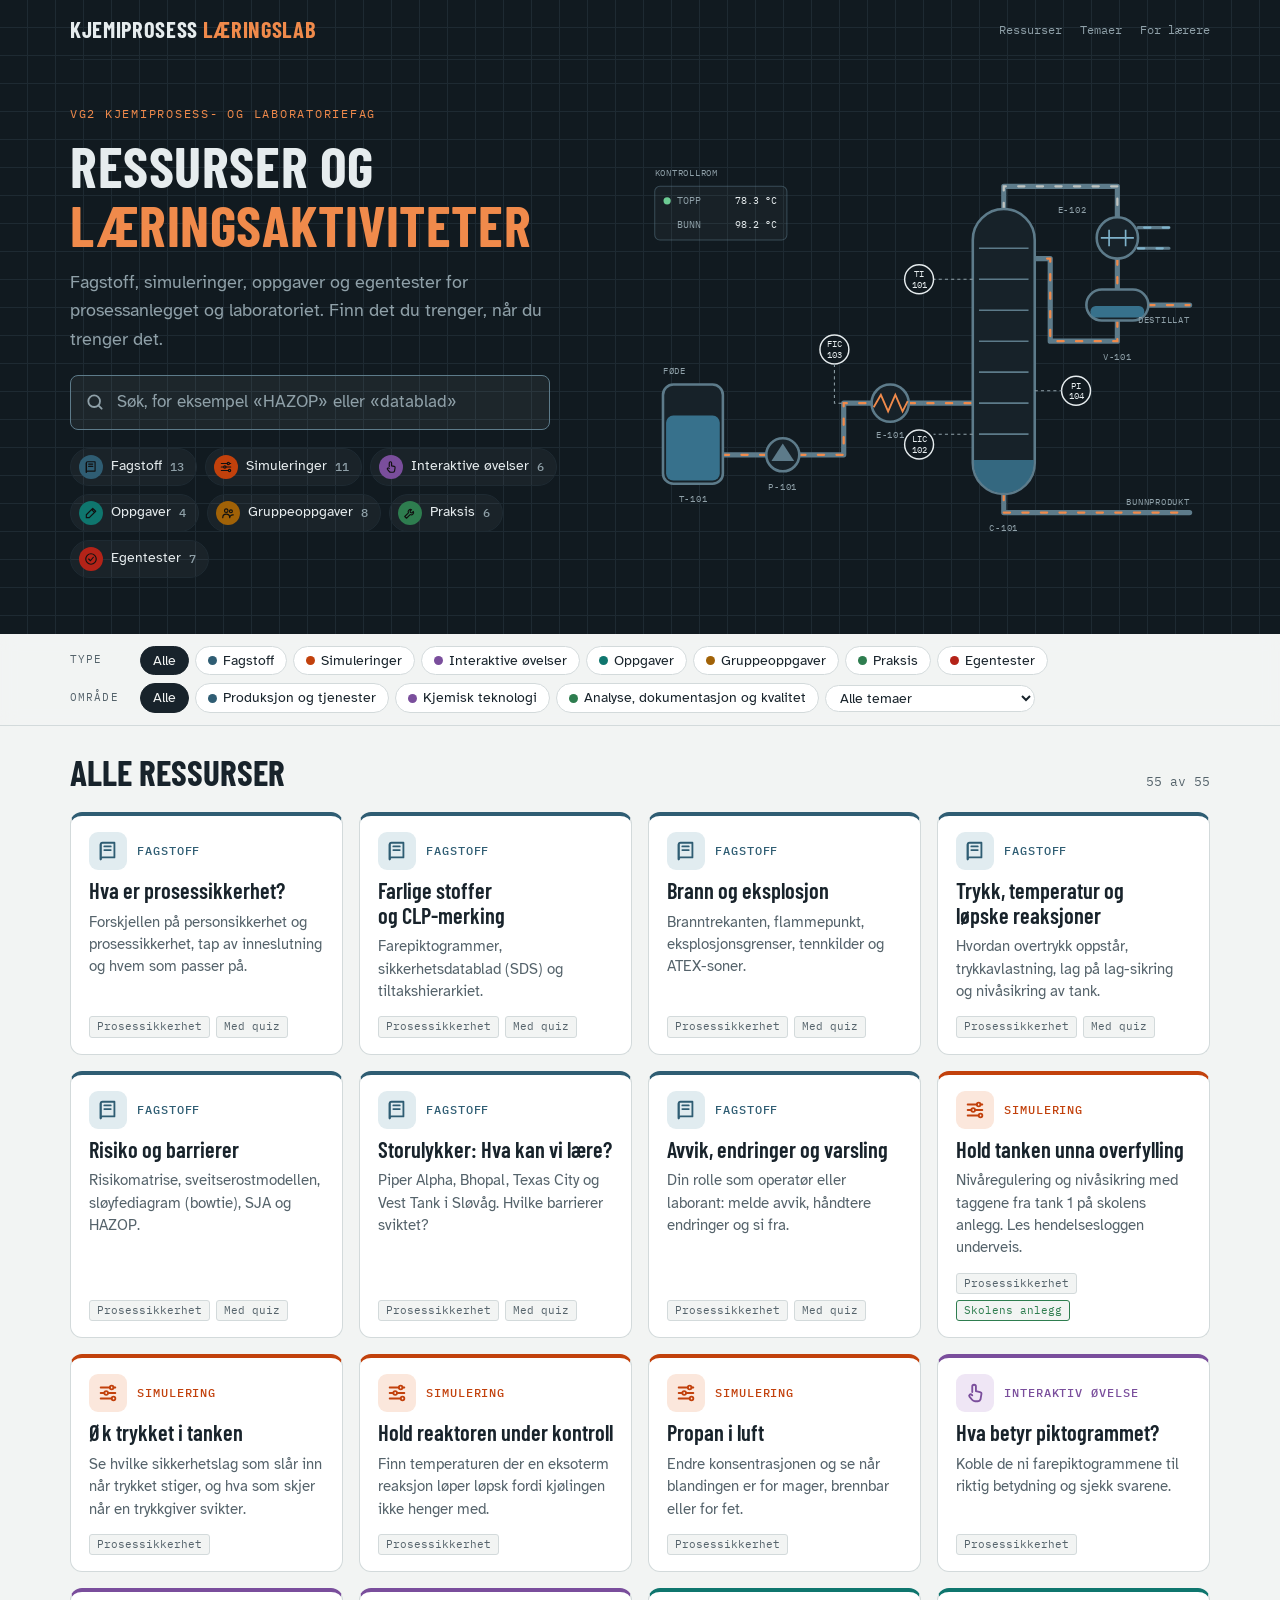
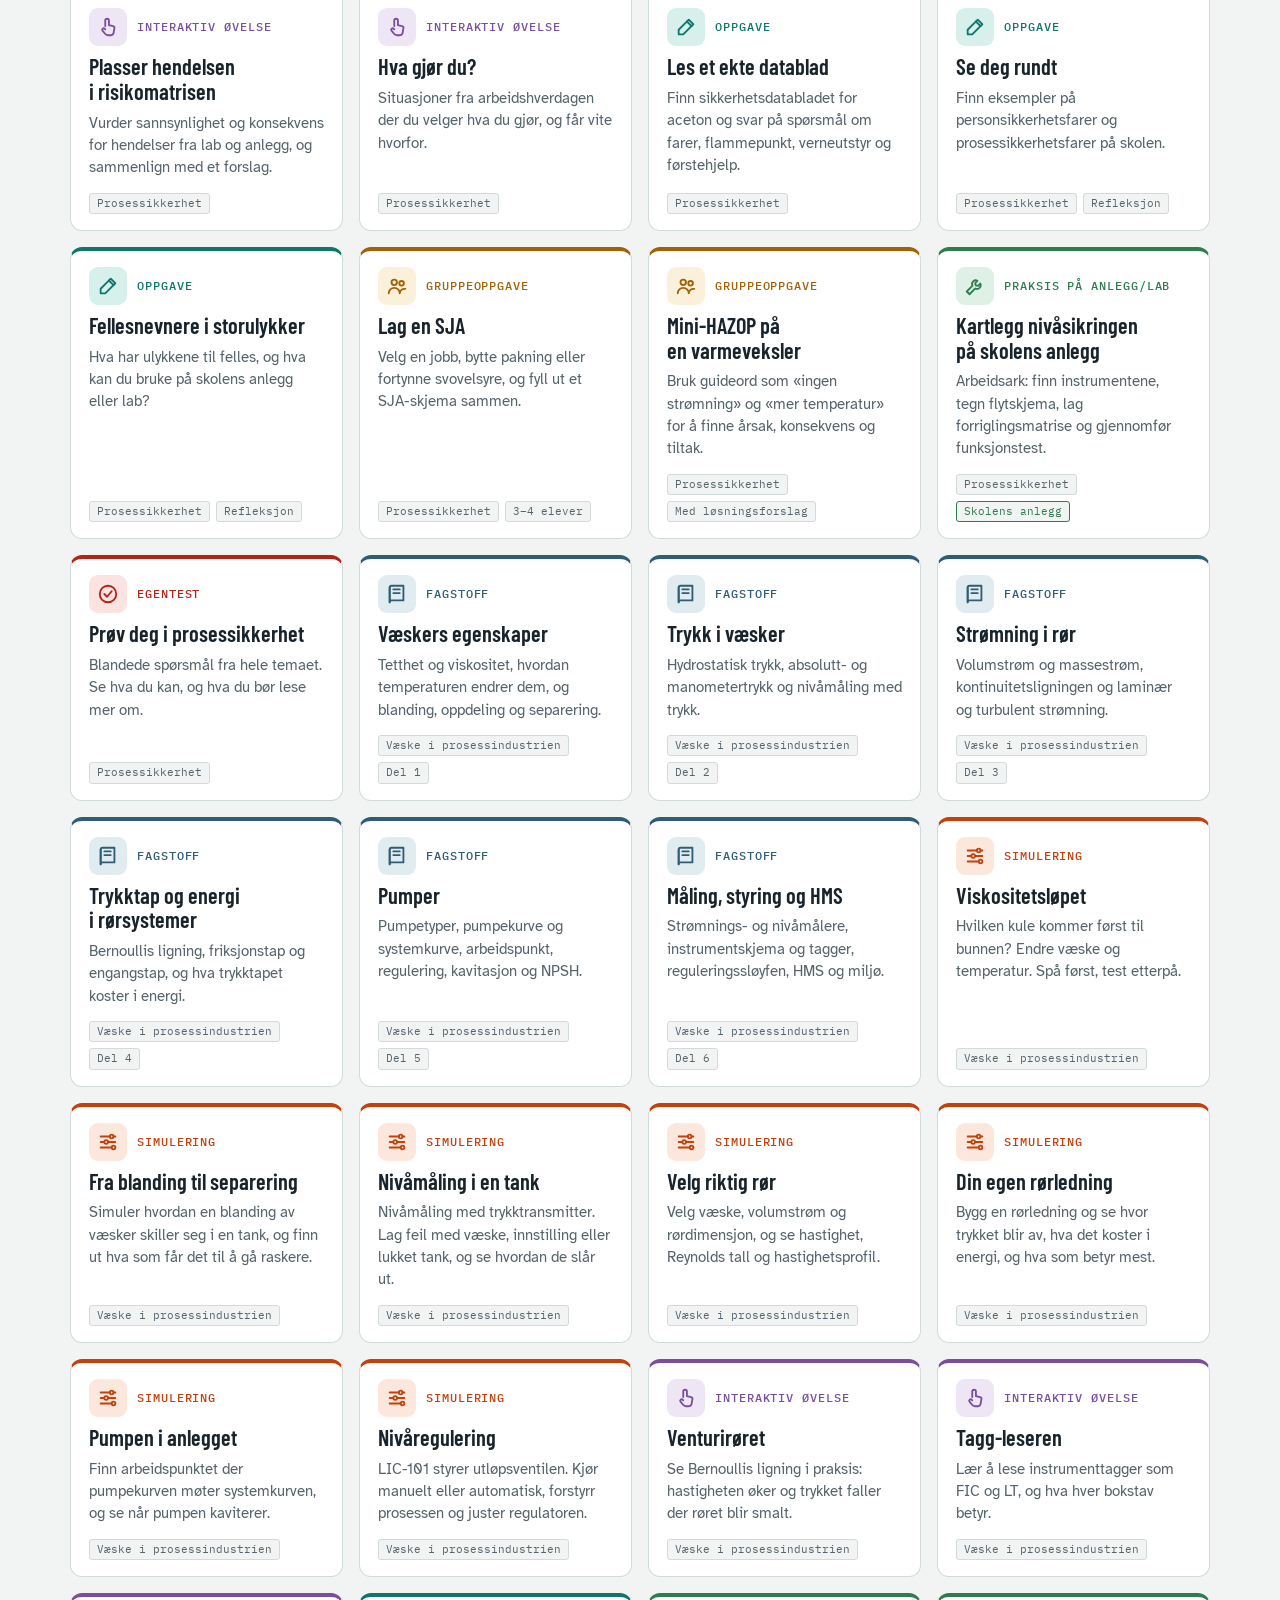
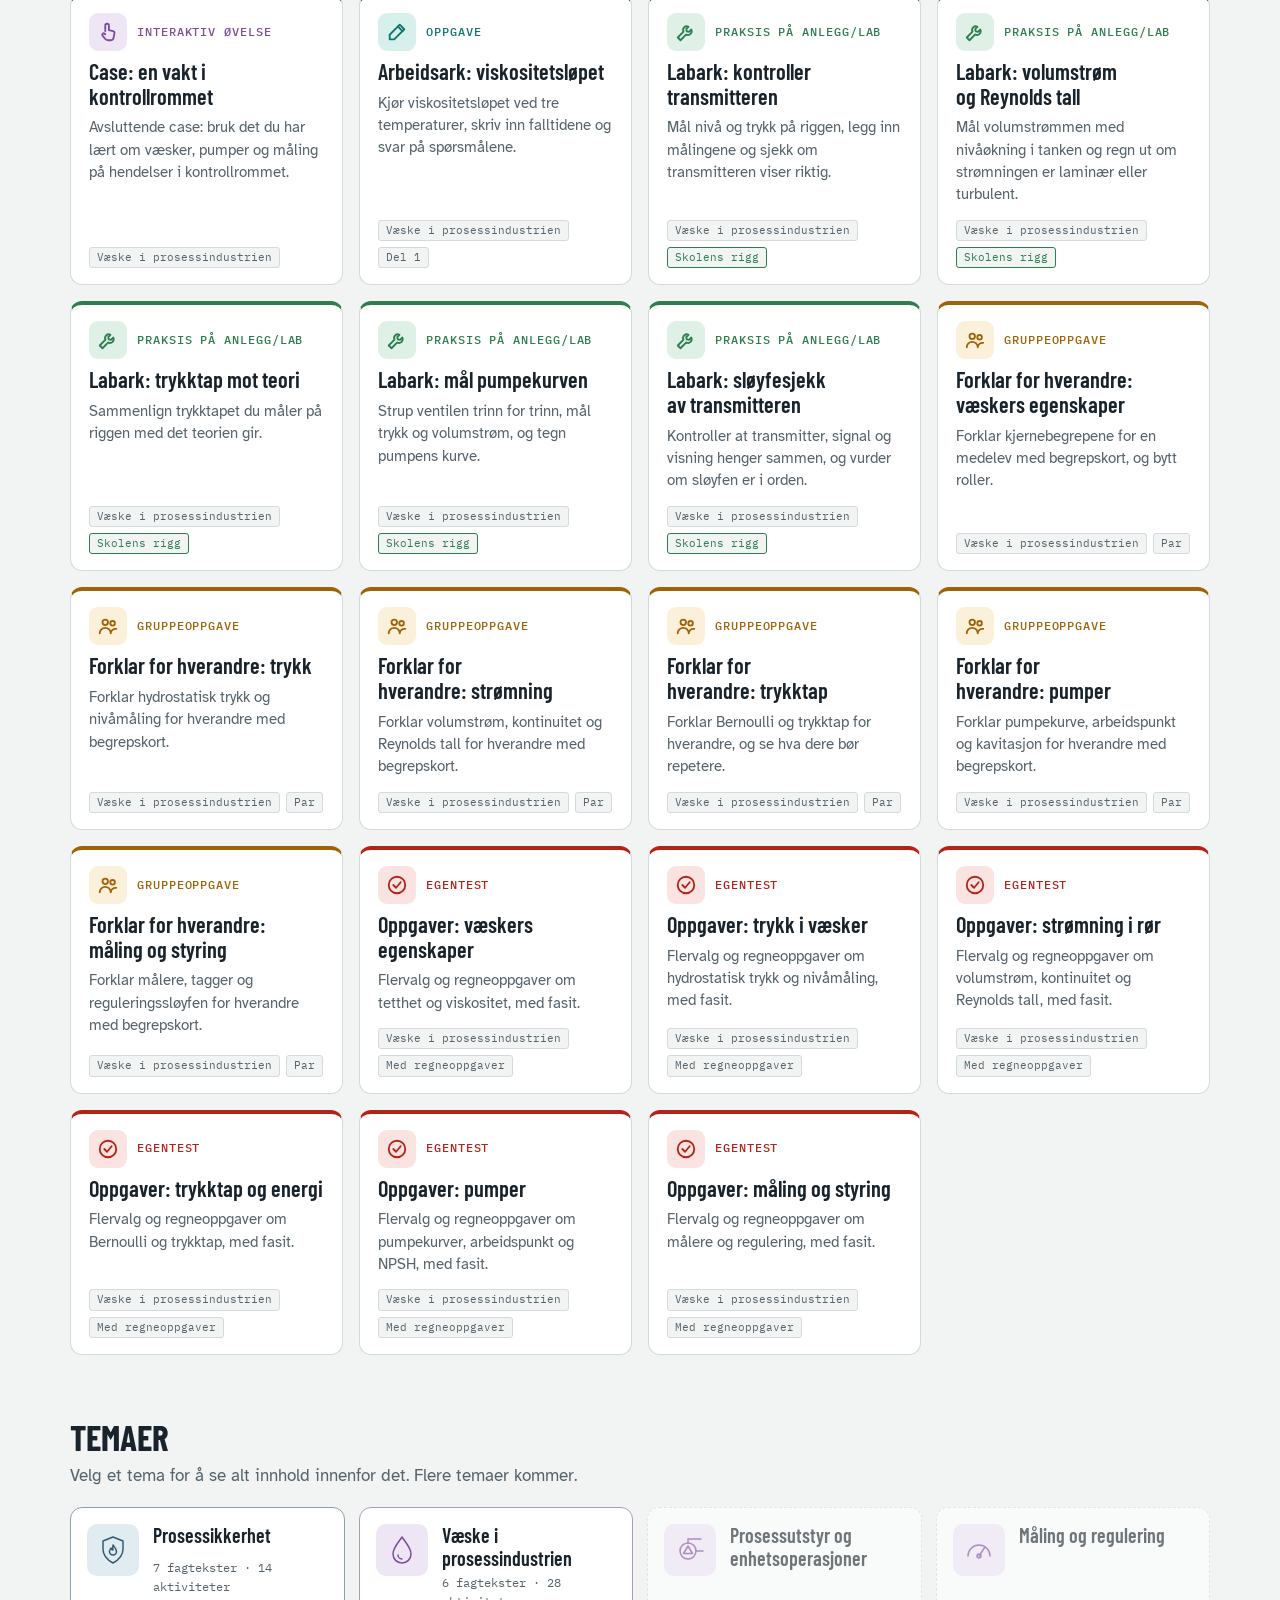
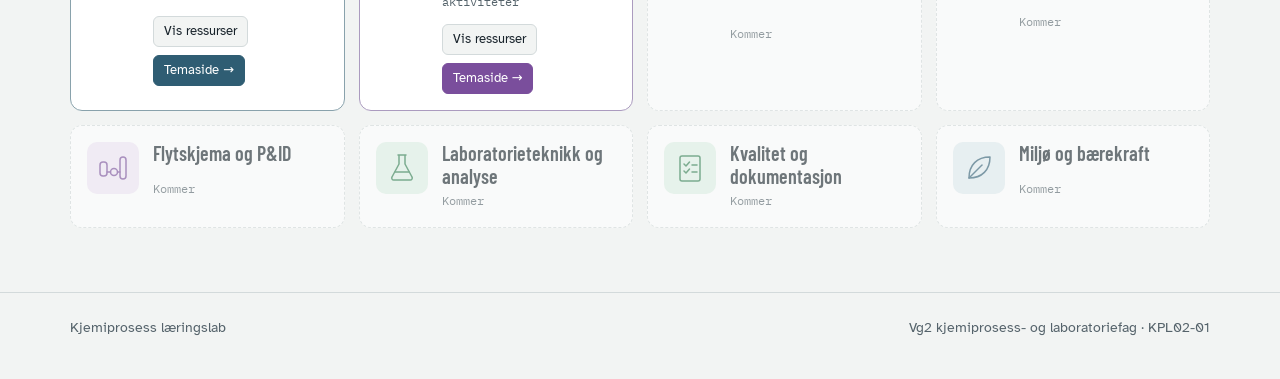
==== commit 0da21eee: "Nytt tema: Væske i prosessindustrien med 34 ressurser Co-Authored-By: Claude Opus 5.5 <noreply@anthr" ====
--- a/index.html
+++ b/index.html
@@ -52,7 +52,7 @@
 .topnav a:hover{color:var(--cr-ink)}
 .hero-in{display:grid;grid-template-columns:minmax(0,1fr) minmax(0,1.1fr);gap:36px;align-items:center;padding:44px 0 56px}
 .eyebrow{font-family:var(--f-mono);font-size:.78rem;letter-spacing:.14em;text-transform:uppercase;color:var(--cr-flow)}
-.hero h1{font-size:clamp(2.5rem,5.6vw,4.1rem);font-weight:700;margin:12px 0 14px;text-transform:uppercase;letter-spacing:.01em}
+.hero h1{font-size:clamp(2.3rem,4.4vw,3.7rem);overflow-wrap:anywhere;font-weight:700;margin:12px 0 14px;text-transform:uppercase;letter-spacing:.01em}
 .hero h1 em{font-style:normal;color:var(--cr-flow)}
 .hero p{color:var(--cr-muted);font-size:1.1rem;max-width:46ch;margin:0 0 22px}
 .search{position:relative;display:block;max-width:480px}
@@ -132,8 +132,11 @@
 section.temaer .sub{color:var(--muted);margin:0 0 18px}
 .tgrid{display:grid;grid-template-columns:repeat(auto-fill,minmax(250px,1fr));gap:14px}
 .tcard{font:inherit;text-align:left;color:inherit;background:var(--panel);border:1px solid var(--line);border-radius:12px;padding:16px;display:grid;grid-template-columns:52px 1fr;gap:4px 14px;align-items:start}
-button.tcard{cursor:pointer;transition:border-color .15s,transform .15s}
-button.tcard:hover{border-color:var(--c);transform:translateY(-2px)}
+.tcard.live{border-color:color-mix(in srgb,var(--c) 45%,var(--line))}
+.tact{grid-column:2;display:flex;gap:8px;margin-top:8px;flex-wrap:wrap}
+.tact button,.tact a{font:inherit;font-size:.82rem;border-radius:6px;padding:4px 10px;cursor:pointer;text-decoration:none;border:1px solid var(--line);background:var(--bg);color:var(--ink)}
+.tact a{background:var(--c);border-color:var(--c);color:var(--panel)}
+.tact button:hover{border-color:var(--c)}
 .tcard .ti{grid-row:span 2;width:52px;height:52px;border-radius:10px;background:var(--cs);color:var(--c);display:grid;place-items:center}
 .tcard .ti svg{width:32px;height:32px}
 .tcard b{font-family:var(--f-display);font-size:1.25rem;font-weight:600;line-height:1.15}
@@ -278,7 +281,8 @@
 const I=p=>`<svg viewBox="0 0 64 64" fill="none" stroke="currentColor" stroke-width="3" stroke-linecap="round" stroke-linejoin="round" aria-hidden="true">${p}</svg>`;
 /* Temaer. live:true = har innhold. */
 const TEMAER={
-  ps:{n:"Prosessikkerhet",live:true,c:"var(--a1)",cs:"var(--a1s)",i:I('<path d="M32 6 52 14v16c0 13-9 22-20 28C21 52 12 43 12 30V14z"/><path d="M32 22c4 5 7 8 7 13a7 7 0 0 1-14 0c0-3 2-5 3-7 1 3 2 4 4 4-1-4 0-7 0-10z"/>')},
+  ps:{n:"Prosessikkerhet",live:true,u:"prosessikkerhet/",c:"var(--a1)",cs:"var(--a1s)",i:I('<path d="M32 6 52 14v16c0 13-9 22-20 28C21 52 12 43 12 30V14z"/><path d="M32 22c4 5 7 8 7 13a7 7 0 0 1-14 0c0-3 2-5 3-7 1 3 2 4 4 4-1-4 0-7 0-10z"/>')},
+  vaeske:{n:"Væske i prosessindustrien",live:true,u:"vaeske/",c:"var(--a2)",cs:"var(--a2s)",i:I('<path d="M32 6C24 18 14 28 14 40a18 18 0 0 0 36 0C50 28 40 18 32 6z"/><path d="M24 42a8 8 0 0 0 8 8"/>')},
   utstyr:{n:"Prosessutstyr og enhetsoperasjoner",c:"var(--a2)",cs:"var(--a2s)",i:I('<circle cx="28" cy="34" r="16"/><path d="M28 18v-8h26M44 34h14"/><path d="M28 24l9 15H19z"/>')},
   reg:{n:"Måling og regulering",c:"var(--a2)",cs:"var(--a2s)",i:I('<path d="M10 44a22 22 0 1 1 44 0"/><path d="M32 44 44 26"/><circle cx="32" cy="44" r="4"/>')},
   pid:{n:"Flytskjema og P&ID",c:"var(--a2)",cs:"var(--a2s)",i:I('<rect x="6" y="20" width="14" height="28" rx="6"/><circle cx="34" cy="40" r="7"/><rect x="46" y="10" width="12" height="44" rx="6"/><path d="M20 40h7M41 40h5"/>')},
@@ -287,7 +291,7 @@
   miljo:{n:"Miljø og bærekraft",c:"var(--a1)",cs:"var(--a1s)",i:I('<path d="M12 52C12 26 28 10 54 10c0 26-16 42-42 42z"/><path d="M12 52 38 26"/>')}
 };
 /* Ressurser og aktiviteter. Nye legges til her. */
-const P="prosessikkerhet/#";
+const P="prosessikkerhet/#", V="vaeske/";
 const RES=[
   {t:"Hva er prosessikkerhet?",ty:"fag",tema:"ps",ar:["prod"],u:P+"m1",d:"Forskjellen på personsikkerhet og prosessikkerhet, tap av inneslutning og hvem som passer på.",x:["Med quiz"]},
   {t:"Farlige stoffer og CLP-merking",ty:"fag",tema:"ps",ar:["prod","ana"],u:P+"m2",d:"Farepiktogrammer, sikkerhetsdatablad (SDS) og tiltakshierarkiet.",x:["Med quiz"]},
@@ -315,7 +319,49 @@
 
   {t:"Kartlegg nivåsikringen på skolens anlegg",ty:"pra",tema:"ps",ar:["tek","ana"],u:P+"m4/nivasikring",d:"Arbeidsark: finn instrumentene, tegn flytskjema, lag forriglingsmatrise og gjennomfør funksjonstest.",x:["Skolens anlegg"]},
 
-  {t:"Prøv deg i prosessikkerhet",ty:"test",tema:"ps",ar:["prod","tek"],u:P+"prove",d:"Blandede spørsmål fra hele temaet. Se hva du kan, og hva du bør lese mer om."}
+  {t:"Prøv deg i prosessikkerhet",ty:"test",tema:"ps",ar:["prod","tek"],u:P+"prove",d:"Blandede spørsmål fra hele temaet. Se hva du kan, og hva du bør lese mer om."},
+
+  /* ---- Væske i prosessindustrien ---- */
+  {t:"Væskers egenskaper",ty:"fag",tema:"vaeske",ar:["tek"],u:V+"uke1.html",d:"Tetthet og viskositet, hvordan temperaturen endrer dem, og blanding, oppdeling og separering.",x:["Del 1"]},
+  {t:"Trykk i væsker",ty:"fag",tema:"vaeske",ar:["tek"],u:V+"uke2.html",d:"Hydrostatisk trykk, absolutt- og manometertrykk og nivåmåling med trykk.",x:["Del 2"]},
+  {t:"Strømning i rør",ty:"fag",tema:"vaeske",ar:["tek"],u:V+"uke3.html",d:"Volumstrøm og massestrøm, kontinuitetsligningen og laminær og turbulent strømning.",x:["Del 3"]},
+  {t:"Trykktap og energi i rørsystemer",ty:"fag",tema:"vaeske",ar:["tek"],u:V+"uke4.html",d:"Bernoullis ligning, friksjonstap og engangstap, og hva trykktapet koster i energi.",x:["Del 4"]},
+  {t:"Pumper",ty:"fag",tema:"vaeske",ar:["tek"],u:V+"uke5.html",d:"Pumpetyper, pumpekurve og systemkurve, arbeidspunkt, regulering, kavitasjon og NPSH.",x:["Del 5"]},
+  {t:"Måling, styring og HMS",ty:"fag",tema:"vaeske",ar:["tek","prod"],u:V+"uke6.html",d:"Strømnings- og nivåmålere, instrumentskjema og tagger, reguleringssløyfen, HMS og miljø.",x:["Del 6"]},
+
+  {t:"Viskositetsløpet",ty:"sim",tema:"vaeske",ar:["tek"],u:V+"uke1.html#simulering",d:"Hvilken kule kommer først til bunnen? Endre væske og temperatur. Spå først, test etterpå."},
+  {t:"Fra blanding til separering",ty:"sim",tema:"vaeske",ar:["tek"],u:V+"uke1.html#separering",d:"Simuler hvordan en blanding av væsker skiller seg i en tank, og finn ut hva som får det til å gå raskere."},
+  {t:"Nivåmåling i en tank",ty:"sim",tema:"vaeske",ar:["tek"],u:V+"uke2.html#simulering",d:"Nivåmåling med trykktransmitter. Lag feil med væske, innstilling eller lukket tank, og se hvordan de slår ut."},
+  {t:"Velg riktig rør",ty:"sim",tema:"vaeske",ar:["tek"],u:V+"uke3.html#simulering",d:"Velg væske, volumstrøm og rørdimensjon, og se hastighet, Reynolds tall og hastighetsprofil."},
+  {t:"Din egen rørledning",ty:"sim",tema:"vaeske",ar:["tek"],u:V+"uke4.html#simulering",d:"Bygg en rørledning og se hvor trykket blir av, hva det koster i energi, og hva som betyr mest."},
+  {t:"Pumpen i anlegget",ty:"sim",tema:"vaeske",ar:["tek"],u:V+"uke5.html#simulering",d:"Finn arbeidspunktet der pumpekurven møter systemkurven, og se når pumpen kaviterer."},
+  {t:"Nivåregulering",ty:"sim",tema:"vaeske",ar:["tek"],u:V+"uke6.html#simulering",d:"LIC-101 styrer utløpsventilen. Kjør manuelt eller automatisk, forstyrr prosessen og juster regulatoren."},
+
+  {t:"Venturirøret",ty:"int",tema:"vaeske",ar:["tek"],u:V+"uke4.html#venturi",d:"Se Bernoullis ligning i praksis: hastigheten øker og trykket faller der røret blir smalt."},
+  {t:"Tagg-leseren",ty:"int",tema:"vaeske",ar:["tek","prod"],u:V+"uke6.html#skjema",d:"Lær å lese instrumenttagger som FIC og LT, og hva hver bokstav betyr."},
+  {t:"Case: en vakt i kontrollrommet",ty:"int",tema:"vaeske",ar:["tek","prod"],u:V+"uke6.html#case",d:"Avsluttende case: bruk det du har lært om væsker, pumper og måling på hendelser i kontrollrommet."},
+
+  {t:"Arbeidsark: viskositetsløpet",ty:"opp",tema:"vaeske",ar:["tek","ana"],u:V+"uke1.html#arbeidsark",d:"Kjør viskositetsløpet ved tre temperaturer, skriv inn falltidene og svar på spørsmålene.",x:["Del 1"]},
+
+  {t:"Labark: kontroller transmitteren",ty:"pra",tema:"vaeske",ar:["tek","ana"],u:V+"uke2.html#labark",d:"Mål nivå og trykk på riggen, legg inn målingene og sjekk om transmitteren viser riktig.",x:["Skolens rigg"]},
+  {t:"Labark: volumstrøm og Reynolds tall",ty:"pra",tema:"vaeske",ar:["tek","ana"],u:V+"uke3.html#labark",d:"Mål volumstrømmen med nivåøkning i tanken og regn ut om strømningen er laminær eller turbulent.",x:["Skolens rigg"]},
+  {t:"Labark: trykktap mot teori",ty:"pra",tema:"vaeske",ar:["tek","ana"],u:V+"uke4.html#labark",d:"Sammenlign trykktapet du måler på riggen med det teorien gir.",x:["Skolens rigg"]},
+  {t:"Labark: mål pumpekurven",ty:"pra",tema:"vaeske",ar:["tek","ana"],u:V+"uke5.html#labark",d:"Strup ventilen trinn for trinn, mål trykk og volumstrøm, og tegn pumpens kurve.",x:["Skolens rigg"]},
+  {t:"Labark: sløyfesjekk av transmitteren",ty:"pra",tema:"vaeske",ar:["tek","ana"],u:V+"uke6.html#labark",d:"Kontroller at transmitter, signal og visning henger sammen, og vurder om sløyfen er i orden.",x:["Skolens rigg"]},
+
+  {t:"Forklar for hverandre: væskers egenskaper",ty:"grp",tema:"vaeske",ar:["tek"],u:V+"uke1.html#forklar",d:"Forklar kjernebegrepene for en medelev med begrepskort, og bytt roller.",x:["Par"]},
+  {t:"Forklar for hverandre: trykk",ty:"grp",tema:"vaeske",ar:["tek"],u:V+"uke2.html#forklar",d:"Forklar hydrostatisk trykk og nivåmåling for hverandre med begrepskort.",x:["Par"]},
+  {t:"Forklar for hverandre: strømning",ty:"grp",tema:"vaeske",ar:["tek"],u:V+"uke3.html#forklar",d:"Forklar volumstrøm, kontinuitet og Reynolds tall for hverandre med begrepskort.",x:["Par"]},
+  {t:"Forklar for hverandre: trykktap",ty:"grp",tema:"vaeske",ar:["tek"],u:V+"uke4.html#forklar",d:"Forklar Bernoulli og trykktap for hverandre, og se hva dere bør repetere.",x:["Par"]},
+  {t:"Forklar for hverandre: pumper",ty:"grp",tema:"vaeske",ar:["tek"],u:V+"uke5.html#forklar",d:"Forklar pumpekurve, arbeidspunkt og kavitasjon for hverandre med begrepskort.",x:["Par"]},
+  {t:"Forklar for hverandre: måling og styring",ty:"grp",tema:"vaeske",ar:["tek"],u:V+"uke6.html#forklar",d:"Forklar målere, tagger og reguleringssløyfen for hverandre med begrepskort.",x:["Par"]},
+
+  {t:"Oppgaver: væskers egenskaper",ty:"test",tema:"vaeske",ar:["tek"],u:V+"uke1.html#oppgaver",d:"Flervalg og regneoppgaver om tetthet og viskositet, med fasit.",x:["Med regneoppgaver"]},
+  {t:"Oppgaver: trykk i væsker",ty:"test",tema:"vaeske",ar:["tek"],u:V+"uke2.html#oppgaver",d:"Flervalg og regneoppgaver om hydrostatisk trykk og nivåmåling, med fasit.",x:["Med regneoppgaver"]},
+  {t:"Oppgaver: strømning i rør",ty:"test",tema:"vaeske",ar:["tek"],u:V+"uke3.html#oppgaver",d:"Flervalg og regneoppgaver om volumstrøm, kontinuitet og Reynolds tall, med fasit.",x:["Med regneoppgaver"]},
+  {t:"Oppgaver: trykktap og energi",ty:"test",tema:"vaeske",ar:["tek"],u:V+"uke4.html#oppgaver",d:"Flervalg og regneoppgaver om Bernoulli og trykktap, med fasit.",x:["Med regneoppgaver"]},
+  {t:"Oppgaver: pumper",ty:"test",tema:"vaeske",ar:["tek"],u:V+"uke5.html#oppgaver",d:"Flervalg og regneoppgaver om pumpekurver, arbeidspunkt og NPSH, med fasit.",x:["Med regneoppgaver"]},
+  {t:"Oppgaver: måling og styring",ty:"test",tema:"vaeske",ar:["tek"],u:V+"uke6.html#oppgaver",d:"Flervalg og regneoppgaver om målere og regulering, med fasit.",x:["Med regneoppgaver"]}
 ];
 
 const state={ty:null,ar:null,tema:null,q:""};
@@ -341,7 +387,7 @@
   list.forEach(r=>{
     const T=TYPES[r.ty];const el=document.createElement("article");el.className="card";
     el.style.setProperty("--c",T.c);el.style.setProperty("--cs",T.s);
-    const tags=[`<span class="tag">${TEMAER[r.tema].n}</span>`].concat((r.x||[]).map(x=>`<span class="tag${x==="Skolens anlegg"?" hl":""}">${x}</span>`)).join("");
+    const tags=[`<span class="tag">${TEMAER[r.tema].n}</span>`].concat((r.x||[]).map(x=>`<span class="tag${/^Skolens/.test(x)?" hl":""}">${x}</span>`)).join("");
     el.innerHTML=`<div class="ctop"><span class="cic">${T.i}</span><span class="ctype">${T.n}</span></div><h3><a href="${r.u}">${r.t}</a></h3><p>${r.d}</p><div class="meta">${tags}</div>`;
     g.append(el);
   });
@@ -363,11 +409,12 @@
 /* Temakort */
 const tg=$("tgrid");
 for(const k in TEMAER){const t=TEMAER[k];const n=RES.filter(r=>r.tema===k);
-  const el=document.createElement(t.live?"button":"div");el.className="tcard"+(t.live?"":" soon");
+  const el=document.createElement("div");el.className="tcard"+(t.live?" live":" soon");
   el.style.setProperty("--c",t.c);el.style.setProperty("--cs",t.cs);
   const akt=n.filter(r=>r.ty!=="fag").length,fag=n.length-akt;
-  el.innerHTML=`<span class="ti">${t.i}</span><b>${t.n}</b><span>${t.live?`${fag} fagtekster · ${akt} aktiviteter`:"Kommer"}</span>`;
-  if(t.live) el.onclick=()=>{$("q").value="";set({tema:k,ty:null,ar:null,q:""},true);};
+  el.innerHTML=`<span class="ti">${t.i}</span><b>${t.n}</b><span>${t.live?`${fag} fagtekster · ${akt} aktiviteter`:"Kommer"}</span>`+
+    (t.live?`<div class="tact"><button type="button">Vis ressurser</button><a href="${t.u}">Temaside →</a></div>`:"");
+  if(t.live) el.querySelector("button").onclick=()=>{$("q").value="";set({tema:k,ty:null,ar:null,q:""},true);};
   tg.append(el);}
 
 set({});
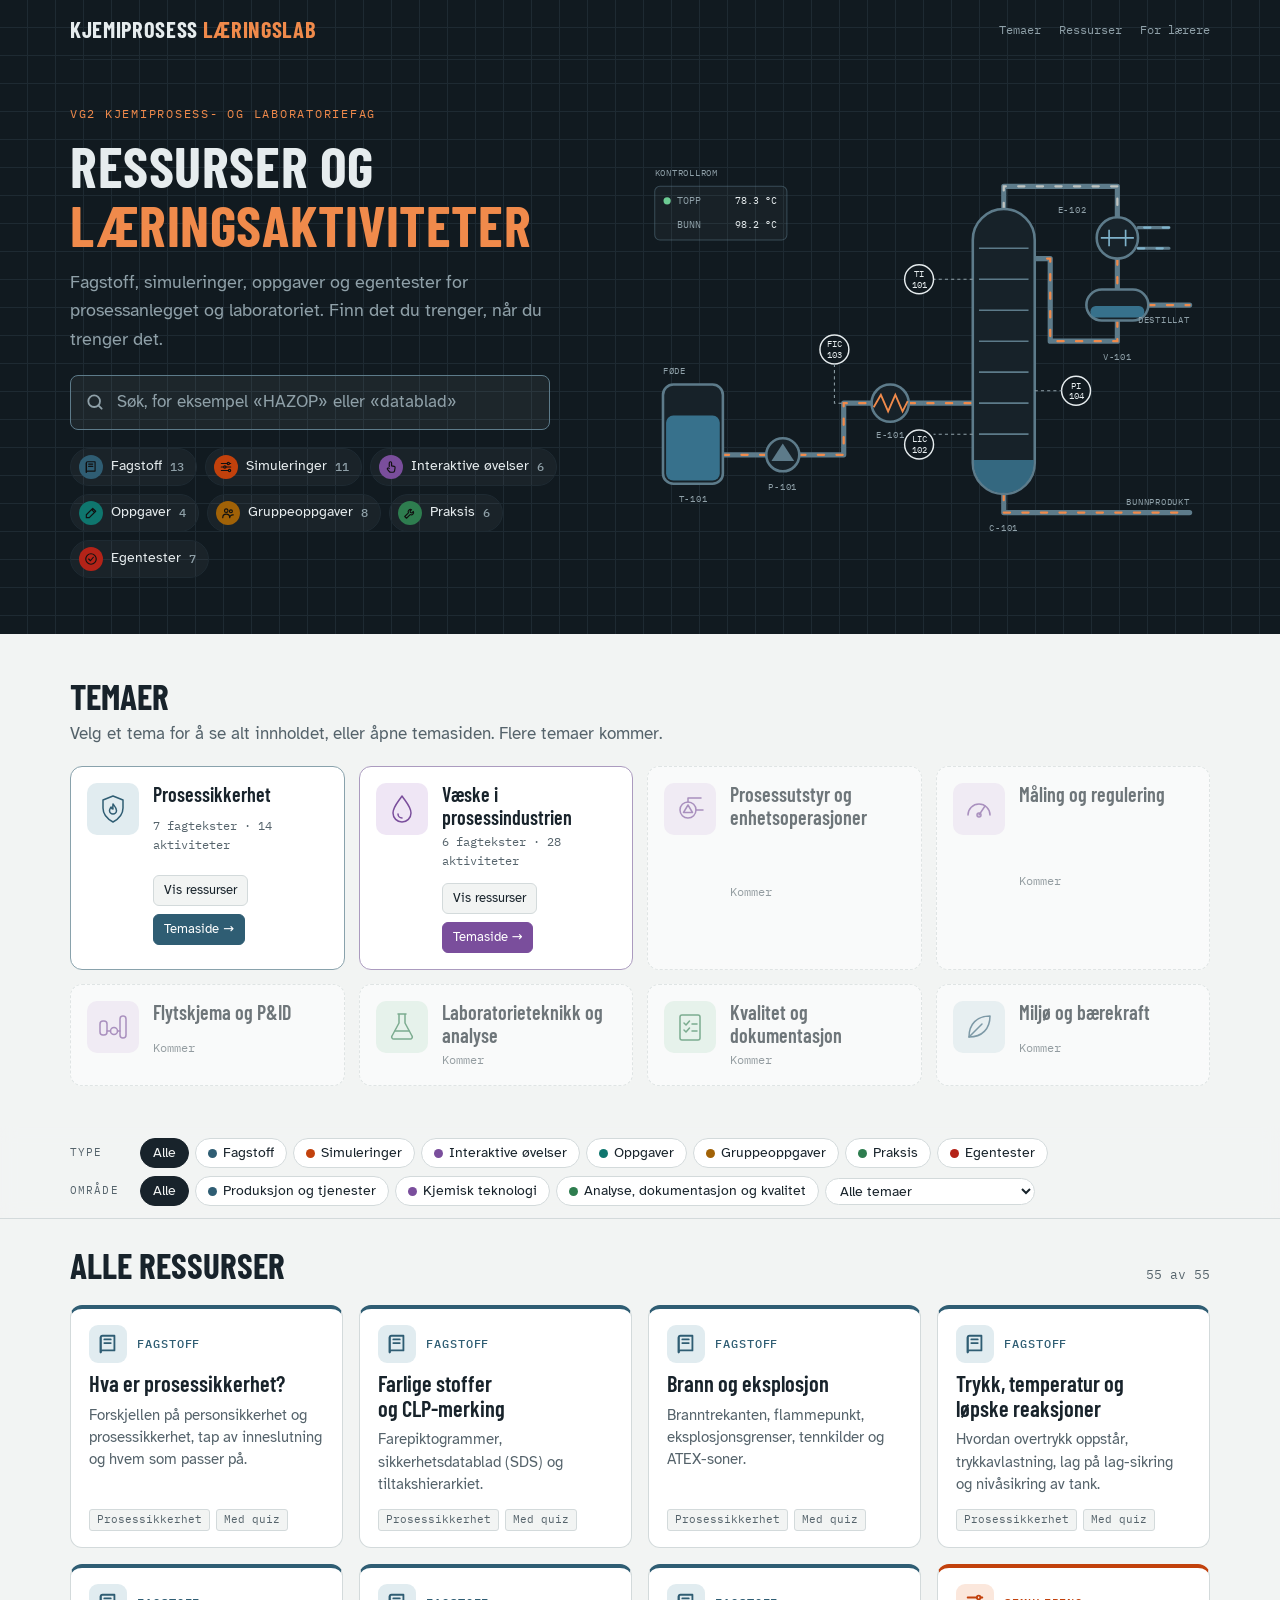
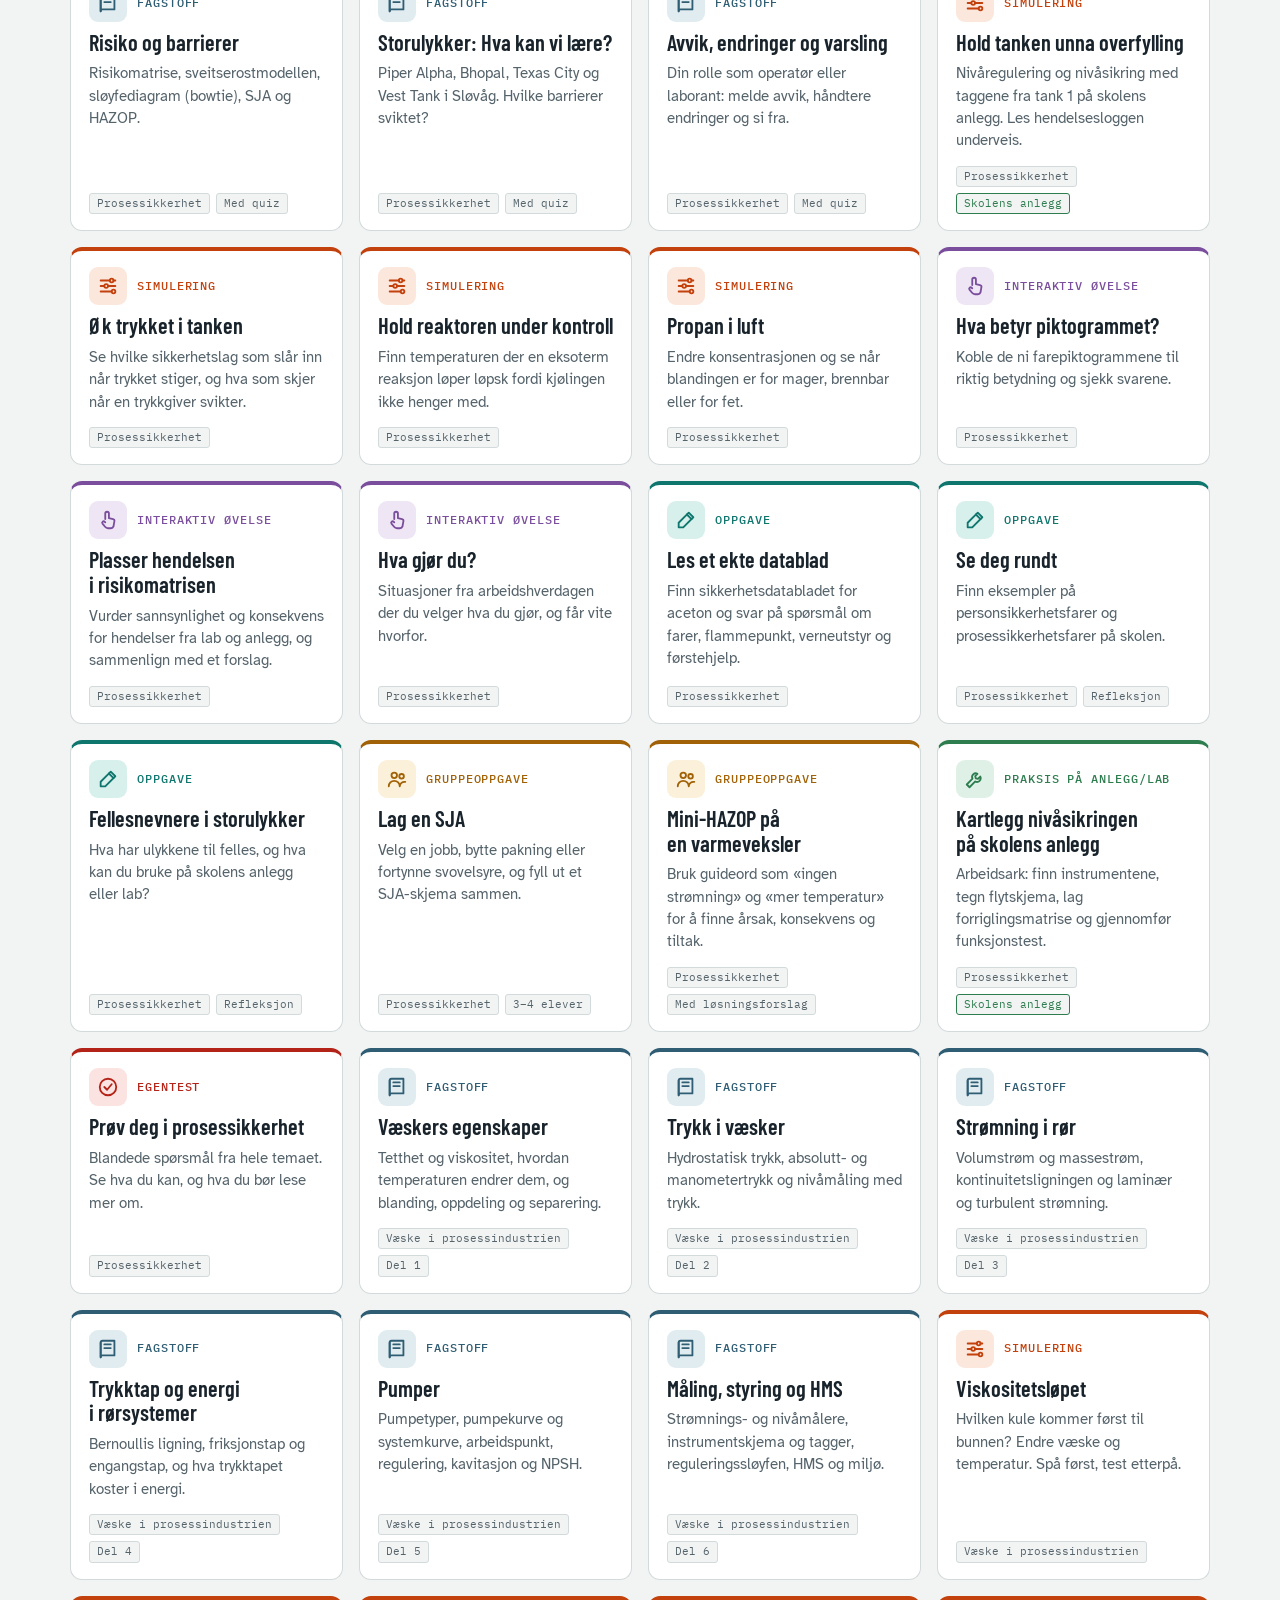
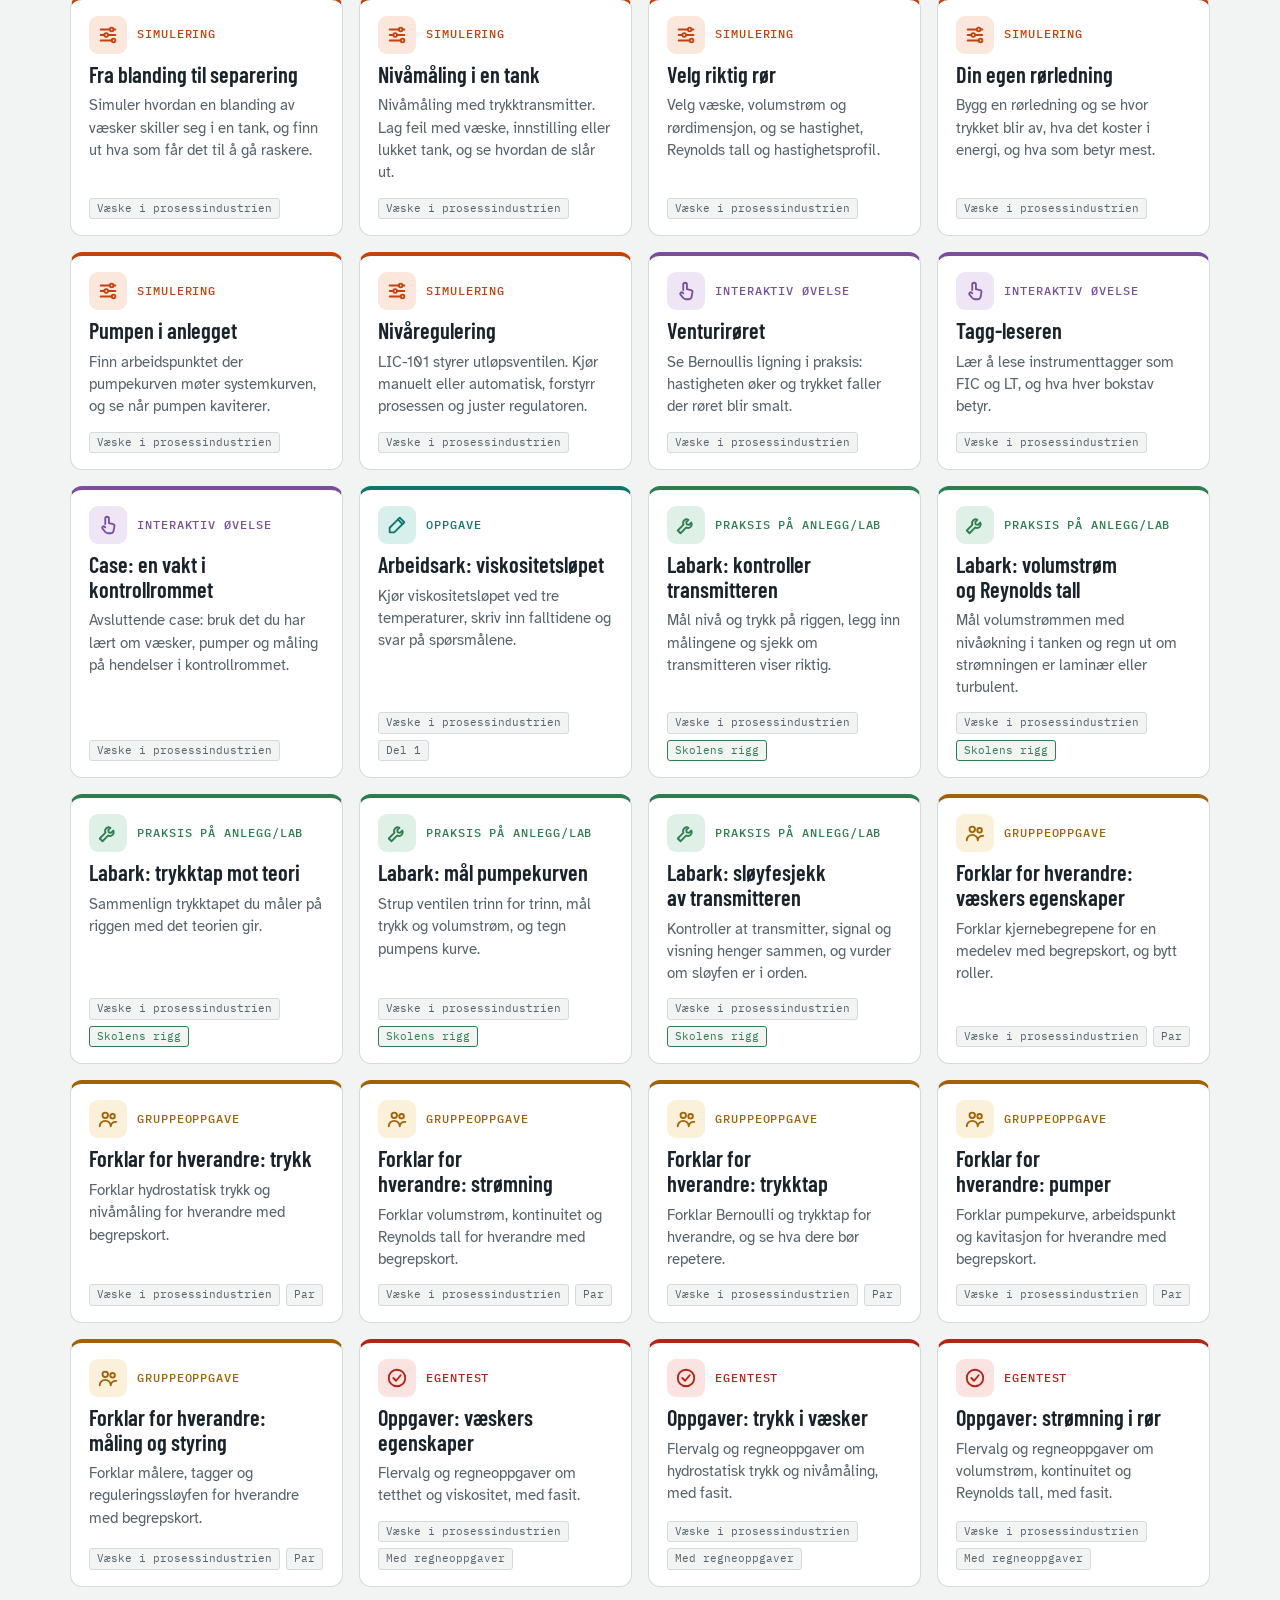
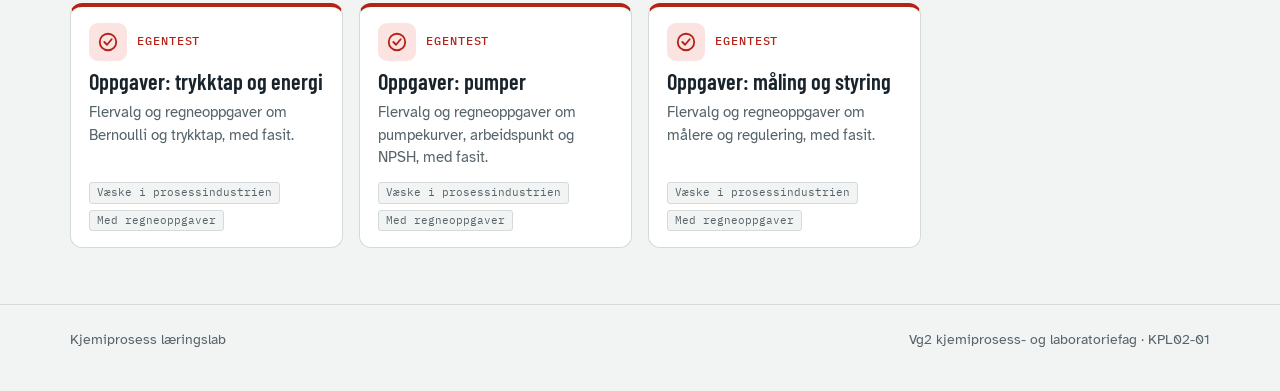
==== commit 32209af7: "Temaer over alle ressurser på forsiden Co-Authored-By: Claude Opus 5.5 <noreply@anthropic.com> Claud" ====
--- a/index.html
+++ b/index.html
@@ -127,7 +127,7 @@
 .empty{grid-column:1/-1;padding:40px;text-align:center;color:var(--muted);border:1px dashed var(--line);border-radius:12px}
 
 /* ---------- Temaer ---------- */
-section.temaer{padding:8px 0 64px}
+section.temaer{padding:44px 0 40px}
 section.temaer h2{font-size:2.2rem;font-weight:700;text-transform:uppercase;margin-bottom:6px}
 section.temaer .sub{color:var(--muted);margin:0 0 18px}
 .tgrid{display:grid;grid-template-columns:repeat(auto-fill,minmax(250px,1fr));gap:14px}
@@ -156,7 +156,7 @@
   <div class="wrap">
     <div class="topbar">
       <div class="brand">Kjemiprosess <span>læringslab</span></div>
-      <nav class="topnav"><a href="#ressurser">Ressurser</a><a href="#temaer">Temaer</a><a href="prosessikkerhet/#start">For lærere</a></nav>
+      <nav class="topnav"><a href="#temaer">Temaer</a><a href="#ressurser">Ressurser</a><a href="prosessikkerhet/#start">For lærere</a></nav>
     </div>
     <div class="hero-in">
       <div>
@@ -241,6 +241,12 @@
 </header>
 
 <main>
+  <section class="temaer" id="temaer"><div class="wrap">
+    <h2>Temaer</h2>
+    <p class="sub">Velg et tema for å se alt innholdet, eller åpne temasiden. Flere temaer kommer.</p>
+    <div class="tgrid" id="tgrid"></div>
+  </div></section>
+
   <div class="filters" id="ressurser">
     <div class="wrap">
       <div class="frow" id="fType"><span class="fl">Type</span></div>
@@ -256,11 +262,6 @@
     <div class="grid" id="grid"></div>
   </div></section>
 
-  <section class="temaer" id="temaer"><div class="wrap">
-    <h2>Temaer</h2>
-    <p class="sub">Velg et tema for å se alt innhold innenfor det. Flere temaer kommer.</p>
-    <div class="tgrid" id="tgrid"></div>
-  </div></section>
 </main>
 
 <footer><div class="wrap"><span>Kjemiprosess læringslab</span><span>Vg2 kjemiprosess- og laboratoriefag · KPL02-01</span></div></footer>
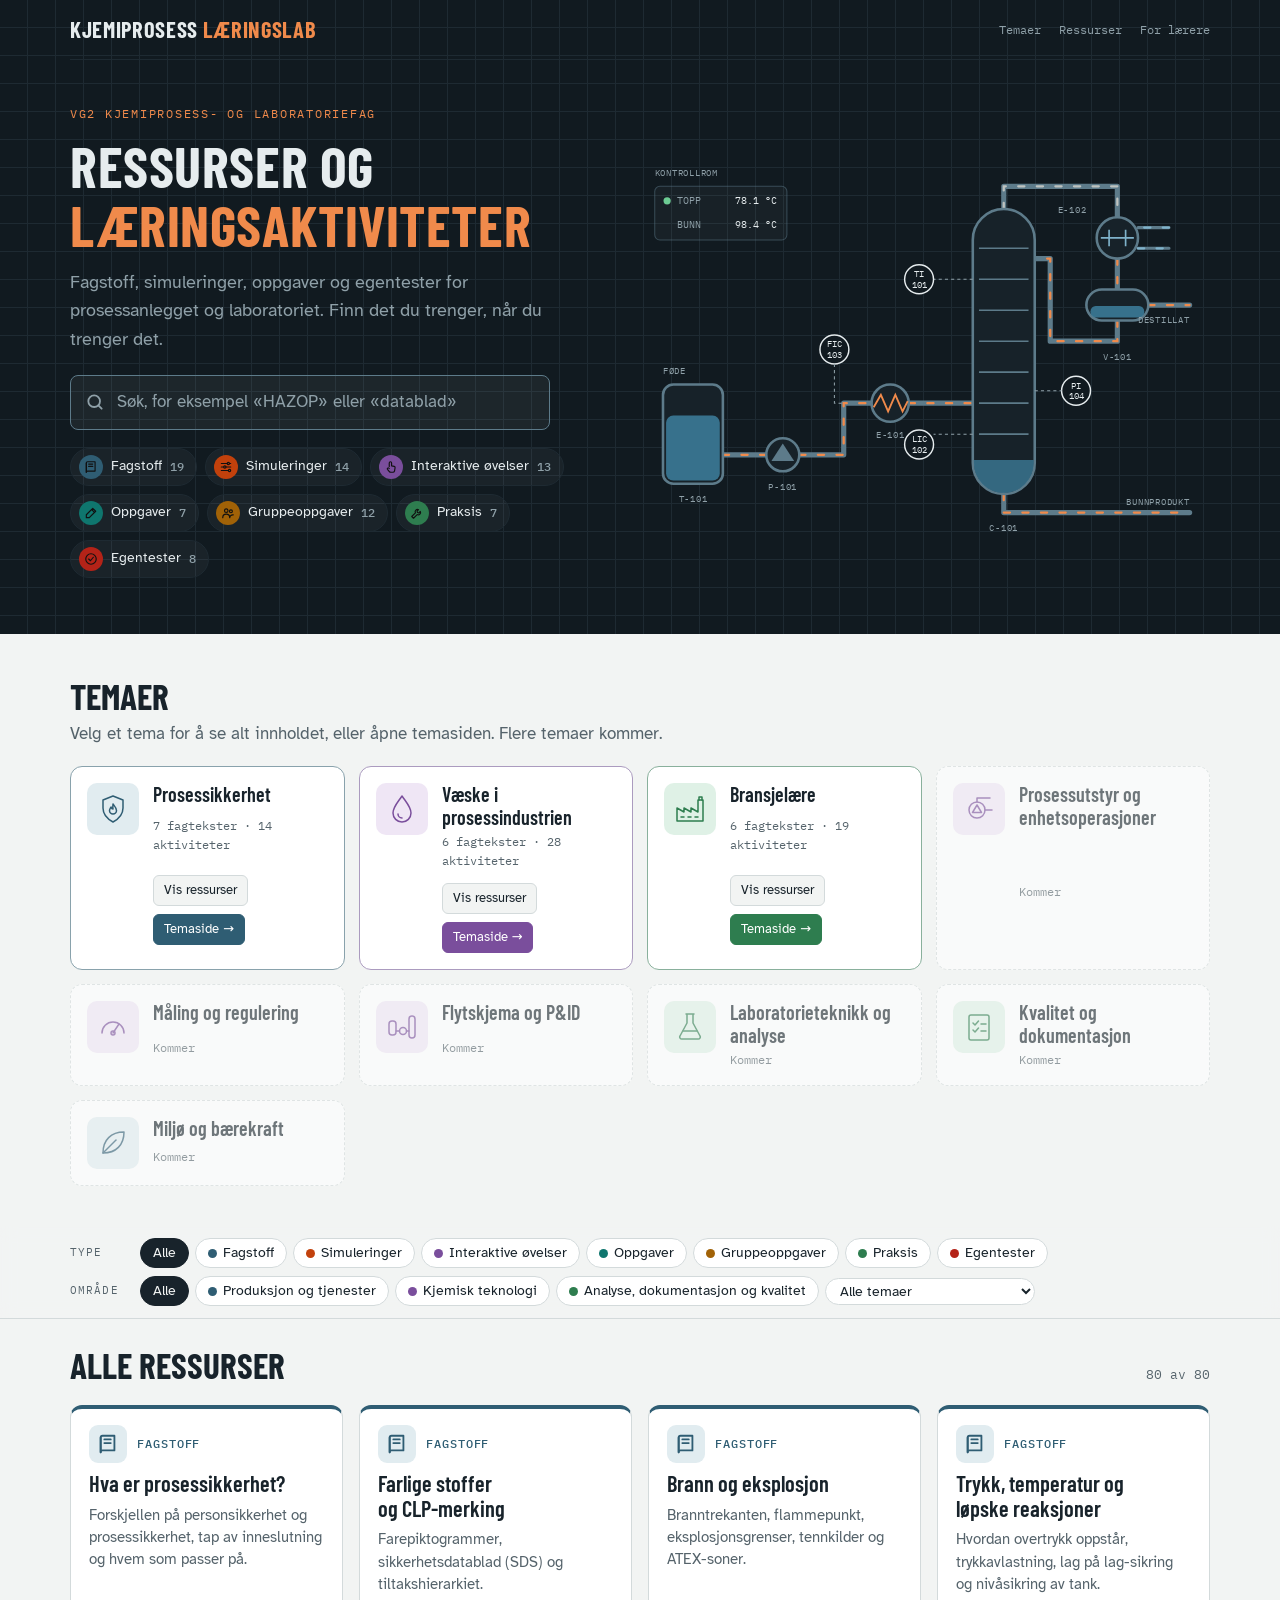
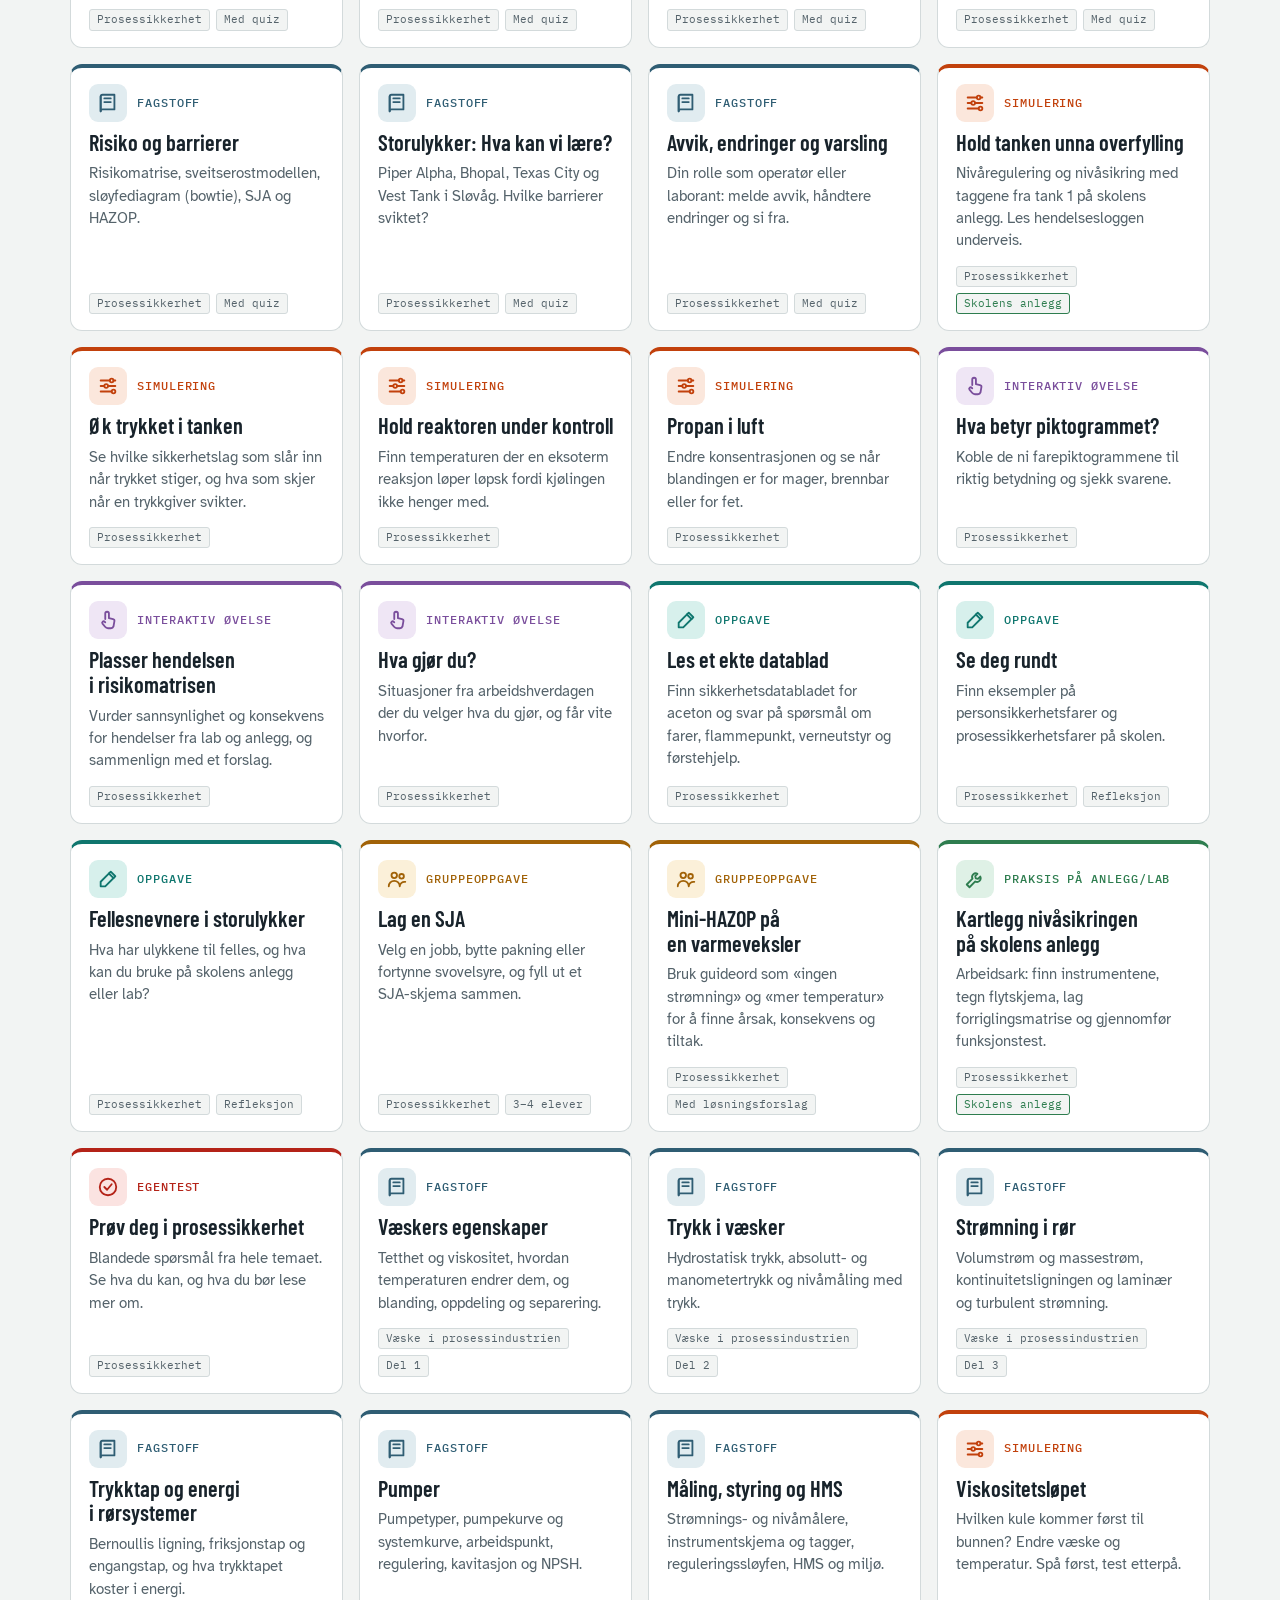
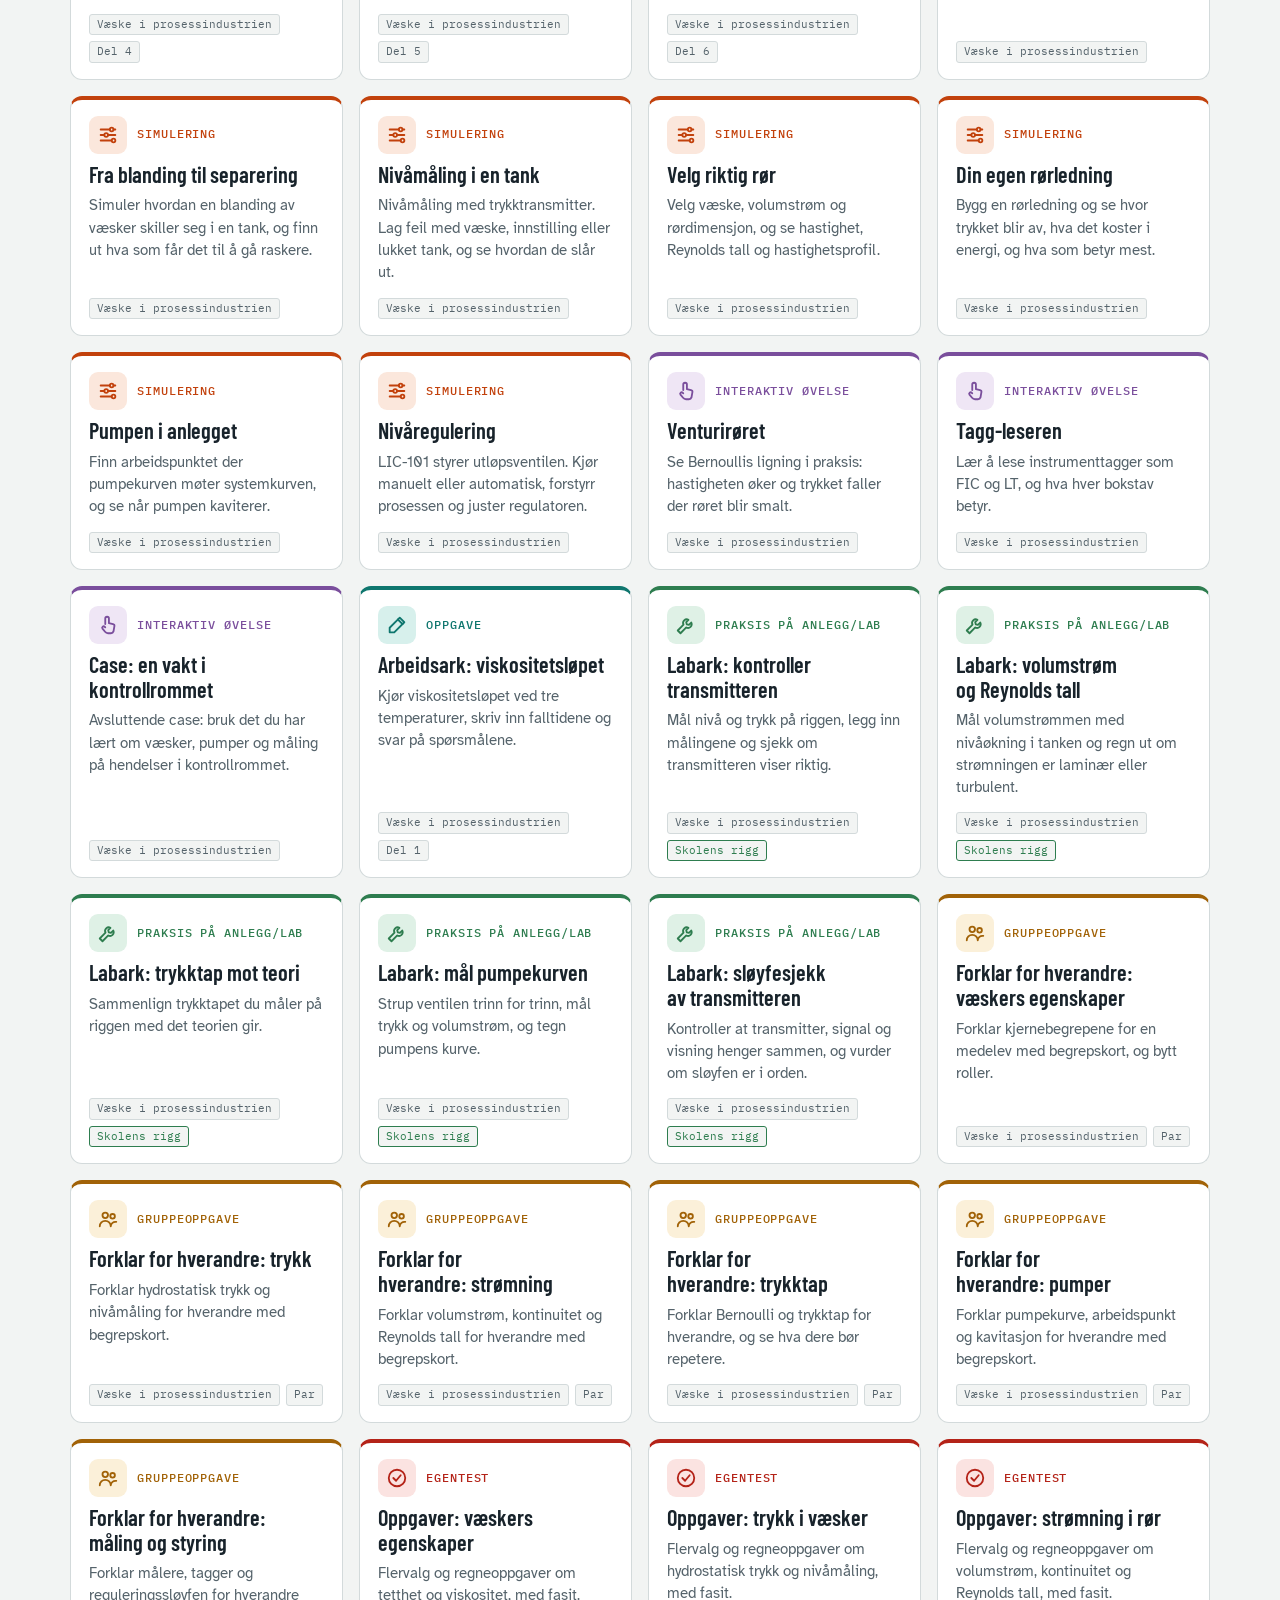
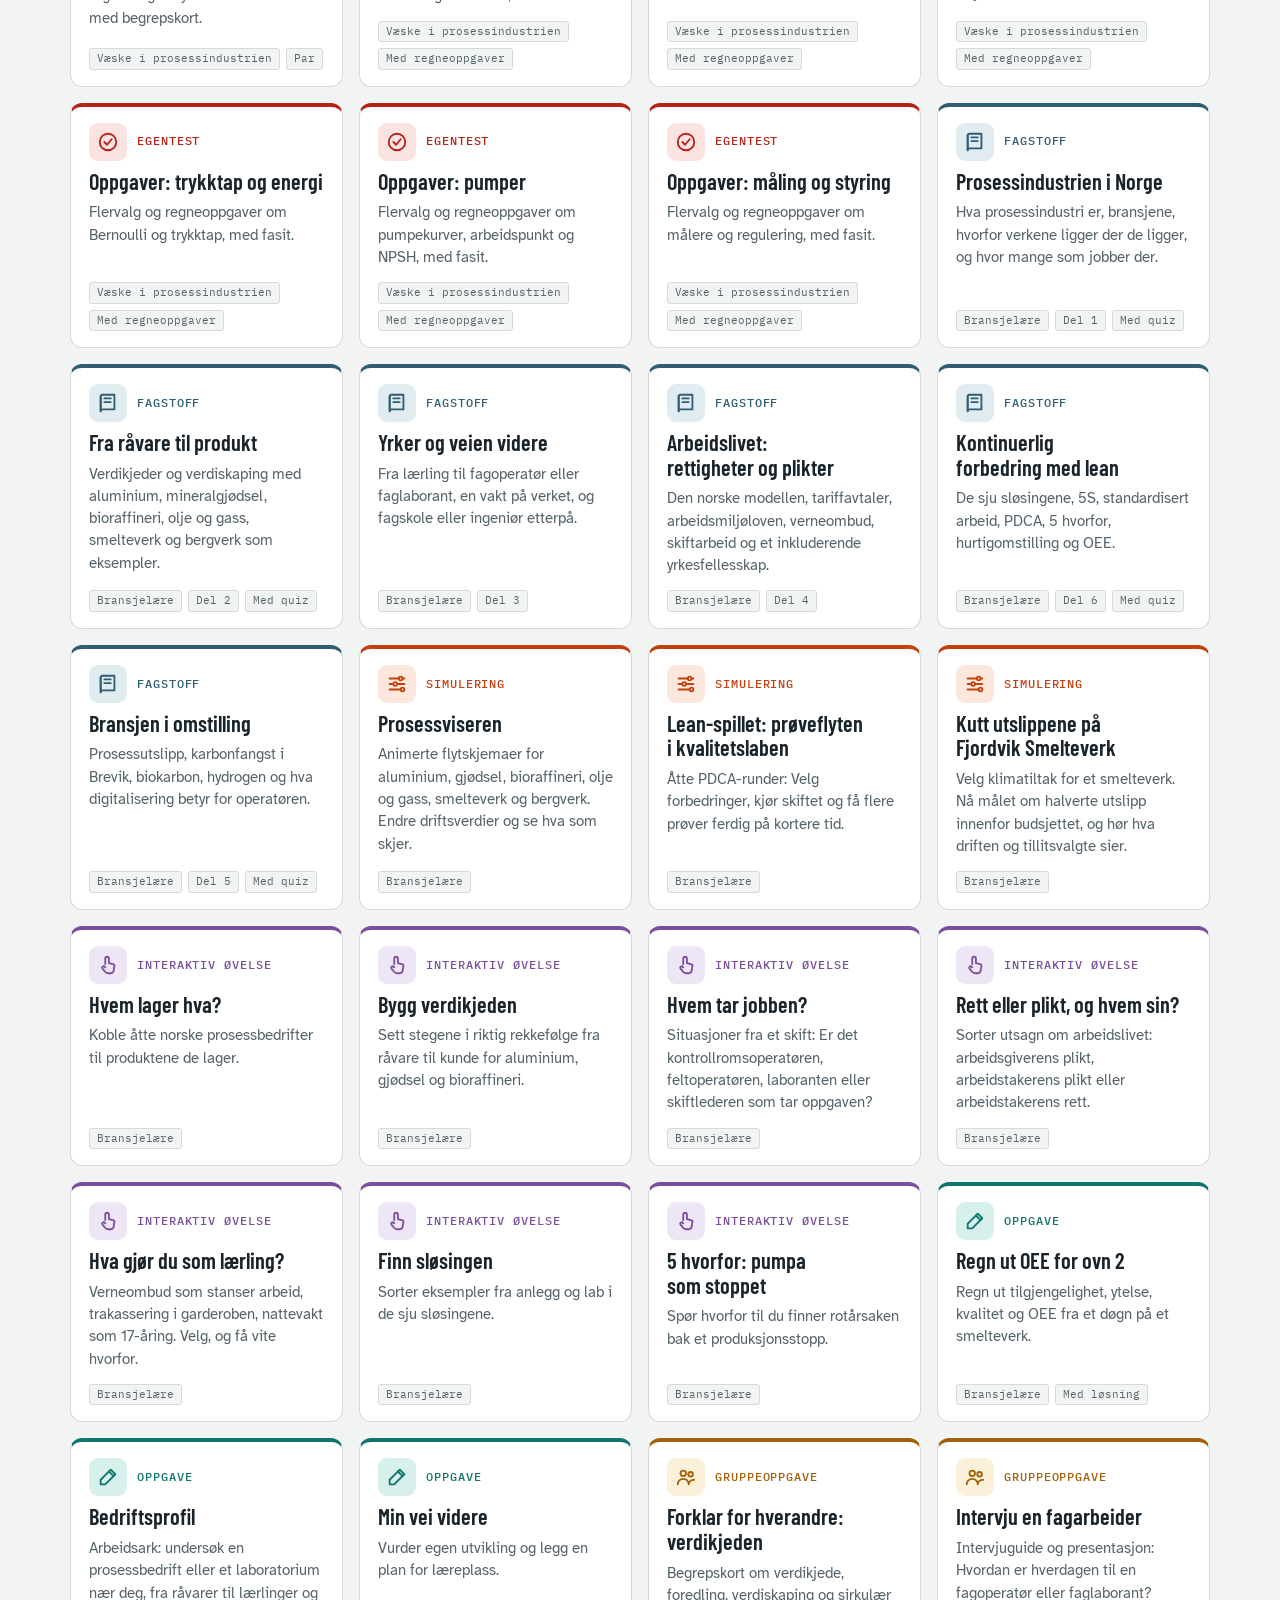
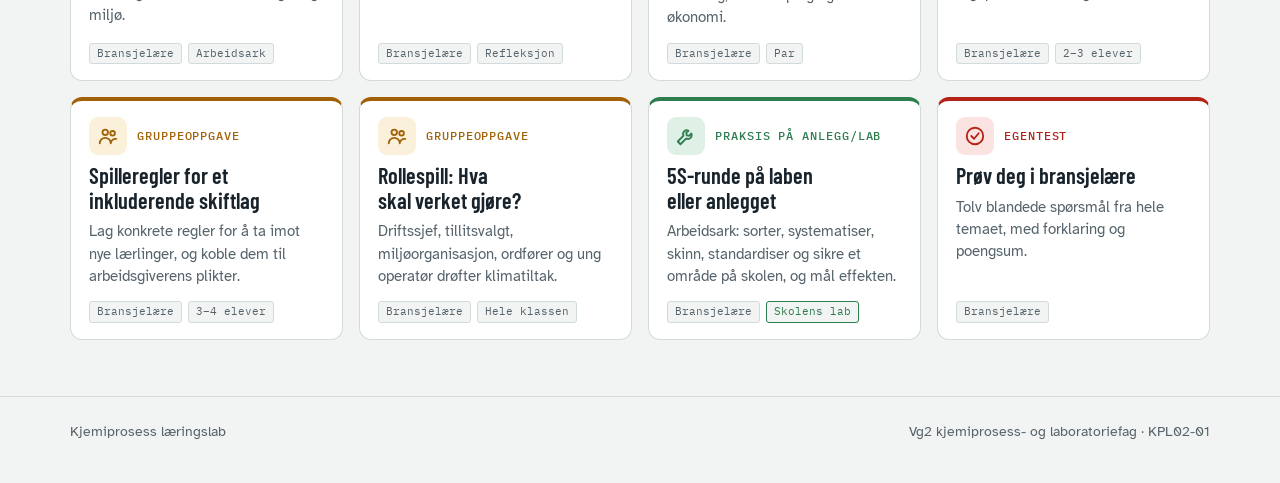
==== commit e3df08f5: "Nytt tema: Bransjelære Seks deler: prosessindustrien i Norge, fra råvare til produkt (med prosessvis" ====
--- a/index.html
+++ b/index.html
@@ -284,6 +284,7 @@
 const TEMAER={
   ps:{n:"Prosessikkerhet",live:true,u:"prosessikkerhet/",c:"var(--a1)",cs:"var(--a1s)",i:I('<path d="M32 6 52 14v16c0 13-9 22-20 28C21 52 12 43 12 30V14z"/><path d="M32 22c4 5 7 8 7 13a7 7 0 0 1-14 0c0-3 2-5 3-7 1 3 2 4 4 4-1-4 0-7 0-10z"/>')},
   vaeske:{n:"Væske i prosessindustrien",live:true,u:"vaeske/",c:"var(--a2)",cs:"var(--a2s)",i:I('<path d="M32 6C24 18 14 28 14 40a18 18 0 0 0 36 0C50 28 40 18 32 6z"/><path d="M24 42a8 8 0 0 0 8 8"/>')},
+  bransje:{n:"Bransjelære",live:true,u:"bransjelaere/",c:"var(--a3)",cs:"var(--a3s)",i:I('<path d="M6 56V30l14 8V30l14 8V30l14 8V14h10v42z"/><path d="M14 48h6M28 48h6M42 48h6"/><path d="M50 14V8h6v6"/>')},
   utstyr:{n:"Prosessutstyr og enhetsoperasjoner",c:"var(--a2)",cs:"var(--a2s)",i:I('<circle cx="28" cy="34" r="16"/><path d="M28 18v-8h26M44 34h14"/><path d="M28 24l9 15H19z"/>')},
   reg:{n:"Måling og regulering",c:"var(--a2)",cs:"var(--a2s)",i:I('<path d="M10 44a22 22 0 1 1 44 0"/><path d="M32 44 44 26"/><circle cx="32" cy="44" r="4"/>')},
   pid:{n:"Flytskjema og P&ID",c:"var(--a2)",cs:"var(--a2s)",i:I('<rect x="6" y="20" width="14" height="28" rx="6"/><circle cx="34" cy="40" r="7"/><rect x="46" y="10" width="12" height="44" rx="6"/><path d="M20 40h7M41 40h5"/>')},
@@ -292,7 +293,7 @@
   miljo:{n:"Miljø og bærekraft",c:"var(--a1)",cs:"var(--a1s)",i:I('<path d="M12 52C12 26 28 10 54 10c0 26-16 42-42 42z"/><path d="M12 52 38 26"/>')}
 };
 /* Ressurser og aktiviteter. Nye legges til her. */
-const P="prosessikkerhet/#", V="vaeske/";
+const P="prosessikkerhet/#", V="vaeske/", B="bransjelaere/#";
 const RES=[
   {t:"Hva er prosessikkerhet?",ty:"fag",tema:"ps",ar:["prod"],u:P+"m1",d:"Forskjellen på personsikkerhet og prosessikkerhet, tap av inneslutning og hvem som passer på.",x:["Med quiz"]},
   {t:"Farlige stoffer og CLP-merking",ty:"fag",tema:"ps",ar:["prod","ana"],u:P+"m2",d:"Farepiktogrammer, sikkerhetsdatablad (SDS) og tiltakshierarkiet.",x:["Med quiz"]},
@@ -362,7 +363,41 @@
   {t:"Oppgaver: strømning i rør",ty:"test",tema:"vaeske",ar:["tek"],u:V+"uke3.html#oppgaver",d:"Flervalg og regneoppgaver om volumstrøm, kontinuitet og Reynolds tall, med fasit.",x:["Med regneoppgaver"]},
   {t:"Oppgaver: trykktap og energi",ty:"test",tema:"vaeske",ar:["tek"],u:V+"uke4.html#oppgaver",d:"Flervalg og regneoppgaver om Bernoulli og trykktap, med fasit.",x:["Med regneoppgaver"]},
   {t:"Oppgaver: pumper",ty:"test",tema:"vaeske",ar:["tek"],u:V+"uke5.html#oppgaver",d:"Flervalg og regneoppgaver om pumpekurver, arbeidspunkt og NPSH, med fasit.",x:["Med regneoppgaver"]},
-  {t:"Oppgaver: måling og styring",ty:"test",tema:"vaeske",ar:["tek"],u:V+"uke6.html#oppgaver",d:"Flervalg og regneoppgaver om målere og regulering, med fasit.",x:["Med regneoppgaver"]}
+  {t:"Oppgaver: måling og styring",ty:"test",tema:"vaeske",ar:["tek"],u:V+"uke6.html#oppgaver",d:"Flervalg og regneoppgaver om målere og regulering, med fasit.",x:["Med regneoppgaver"]},
+
+  /* ---- Bransjelære ---- */
+  {t:"Prosessindustrien i Norge",ty:"fag",tema:"bransje",ar:["prod"],u:B+"d1",d:"Hva prosessindustri er, bransjene, hvorfor verkene ligger der de ligger, og hvor mange som jobber der.",x:["Del 1","Med quiz"]},
+  {t:"Fra råvare til produkt",ty:"fag",tema:"bransje",ar:["tek","prod"],u:B+"d2",d:"Verdikjeder og verdiskaping med aluminium, mineralgjødsel, bioraffineri, olje og gass, smelteverk og bergverk som eksempler.",x:["Del 2","Med quiz"]},
+  {t:"Yrker og veien videre",ty:"fag",tema:"bransje",ar:["prod","ana"],u:B+"d3",d:"Fra lærling til fagoperatør eller faglaborant, en vakt på verket, og fagskole eller ingeniør etterpå.",x:["Del 3"]},
+  {t:"Arbeidslivet: rettigheter og plikter",ty:"fag",tema:"bransje",ar:["ana","prod"],u:B+"d4",d:"Den norske modellen, tariffavtaler, arbeidsmiljøloven, verneombud, skiftarbeid og et inkluderende yrkesfellesskap.",x:["Del 4"]},
+  {t:"Kontinuerlig forbedring med lean",ty:"fag",tema:"bransje",ar:["prod","ana"],u:B+"d6",d:"De sju sløsingene, 5S, standardisert arbeid, PDCA, 5 hvorfor, hurtigomstilling og OEE.",x:["Del 6","Med quiz"]},
+  {t:"Bransjen i omstilling",ty:"fag",tema:"bransje",ar:["tek"],u:B+"d5",d:"Prosessutslipp, karbonfangst i Brevik, biokarbon, hydrogen og hva digitalisering betyr for operatøren.",x:["Del 5","Med quiz"]},
+
+  {t:"Prosessviseren",ty:"sim",tema:"bransje",ar:["tek","prod"],u:B+"d2/prosessviser",d:"Animerte flytskjemaer for aluminium, gjødsel, bioraffineri, olje og gass, smelteverk og bergverk. Endre driftsverdier og se hva som skjer."},
+  {t:"Lean-spillet: prøveflyten i kvalitetslaben",ty:"sim",tema:"bransje",ar:["prod","ana"],u:B+"d6/spill",d:"Åtte PDCA-runder: Velg forbedringer, kjør skiftet og få flere prøver ferdig på kortere tid."},
+  {t:"Kutt utslippene på Fjordvik Smelteverk",ty:"sim",tema:"bransje",ar:["tek"],u:B+"d5/tiltak",d:"Velg klimatiltak for et smelteverk. Nå målet om halverte utslipp innenfor budsjettet, og hør hva driften og tillitsvalgte sier."},
+
+  {t:"Hvem lager hva?",ty:"int",tema:"bransje",ar:["prod"],u:B+"d1/bedrifter",d:"Koble åtte norske prosessbedrifter til produktene de lager."},
+  {t:"Bygg verdikjeden",ty:"int",tema:"bransje",ar:["tek","prod"],u:B+"d2/verdikjede",d:"Sett stegene i riktig rekkefølge fra råvare til kunde for aluminium, gjødsel og bioraffineri."},
+  {t:"Hvem tar jobben?",ty:"int",tema:"bransje",ar:["prod"],u:B+"d3/hvem",d:"Situasjoner fra et skift: Er det kontrollromsoperatøren, feltoperatøren, laboranten eller skiftlederen som tar oppgaven?"},
+  {t:"Rett eller plikt, og hvem sin?",ty:"int",tema:"bransje",ar:["ana"],u:B+"d4/rett-plikt",d:"Sorter utsagn om arbeidslivet: arbeidsgiverens plikt, arbeidstakerens plikt eller arbeidstakerens rett."},
+  {t:"Hva gjør du som lærling?",ty:"int",tema:"bransje",ar:["ana","prod"],u:B+"d4/scenario",d:"Verneombud som stanser arbeid, trakassering i garderoben, nattevakt som 17-åring. Velg, og få vite hvorfor."},
+
+  {t:"Finn sløsingen",ty:"int",tema:"bransje",ar:["prod","ana"],u:B+"d6/slosing",d:"Sorter eksempler fra anlegg og lab i de sju sløsingene."},
+  {t:"5 hvorfor: pumpa som stoppet",ty:"int",tema:"bransje",ar:["prod","ana"],u:B+"d6/hvorfor",d:"Spør hvorfor til du finner rotårsaken bak et produksjonsstopp."},
+
+  {t:"Regn ut OEE for ovn 2",ty:"opp",tema:"bransje",ar:["prod"],u:B+"d6/oee",d:"Regn ut tilgjengelighet, ytelse, kvalitet og OEE fra et døgn på et smelteverk.",x:["Med løsning"]},
+  {t:"Bedriftsprofil",ty:"opp",tema:"bransje",ar:["prod"],u:B+"d1/bedriftsprofil",d:"Arbeidsark: undersøk en prosessbedrift eller et laboratorium nær deg, fra råvarer til lærlinger og miljø.",x:["Arbeidsark"]},
+  {t:"Min vei videre",ty:"opp",tema:"bransje",ar:["ana"],u:B+"d3/min-vei",d:"Vurder egen utvikling og legg en plan for læreplass.",x:["Refleksjon"]},
+
+  {t:"Forklar for hverandre: verdikjeden",ty:"grp",tema:"bransje",ar:["tek"],u:B+"d2/forklar",d:"Begrepskort om verdikjede, foredling, verdiskaping og sirkulær økonomi.",x:["Par"]},
+  {t:"Intervju en fagarbeider",ty:"grp",tema:"bransje",ar:["prod","ana"],u:B+"d3/intervju",d:"Intervjuguide og presentasjon: Hvordan er hverdagen til en fagoperatør eller faglaborant?",x:["2–3 elever"]},
+  {t:"Spilleregler for et inkluderende skiftlag",ty:"grp",tema:"bransje",ar:["ana"],u:B+"d4/skiftlaget",d:"Lag konkrete regler for å ta imot nye lærlinger, og koble dem til arbeidsgiverens plikter.",x:["3–4 elever"]},
+  {t:"Rollespill: Hva skal verket gjøre?",ty:"grp",tema:"bransje",ar:["tek","prod"],u:B+"d5/debatt",d:"Driftssjef, tillitsvalgt, miljøorganisasjon, ordfører og ung operatør drøfter klimatiltak.",x:["Hele klassen"]},
+
+  {t:"5S-runde på laben eller anlegget",ty:"pra",tema:"bransje",ar:["prod","ana"],u:B+"d6/5s",d:"Arbeidsark: sorter, systematiser, skinn, standardiser og sikre et område på skolen, og mål effekten.",x:["Skolens lab"]},
+
+  {t:"Prøv deg i bransjelære",ty:"test",tema:"bransje",ar:["prod","ana","tek"],u:B+"prove",d:"Tolv blandede spørsmål fra hele temaet, med forklaring og poengsum."}
 ];
 
 const state={ty:null,ar:null,tema:null,q:""};
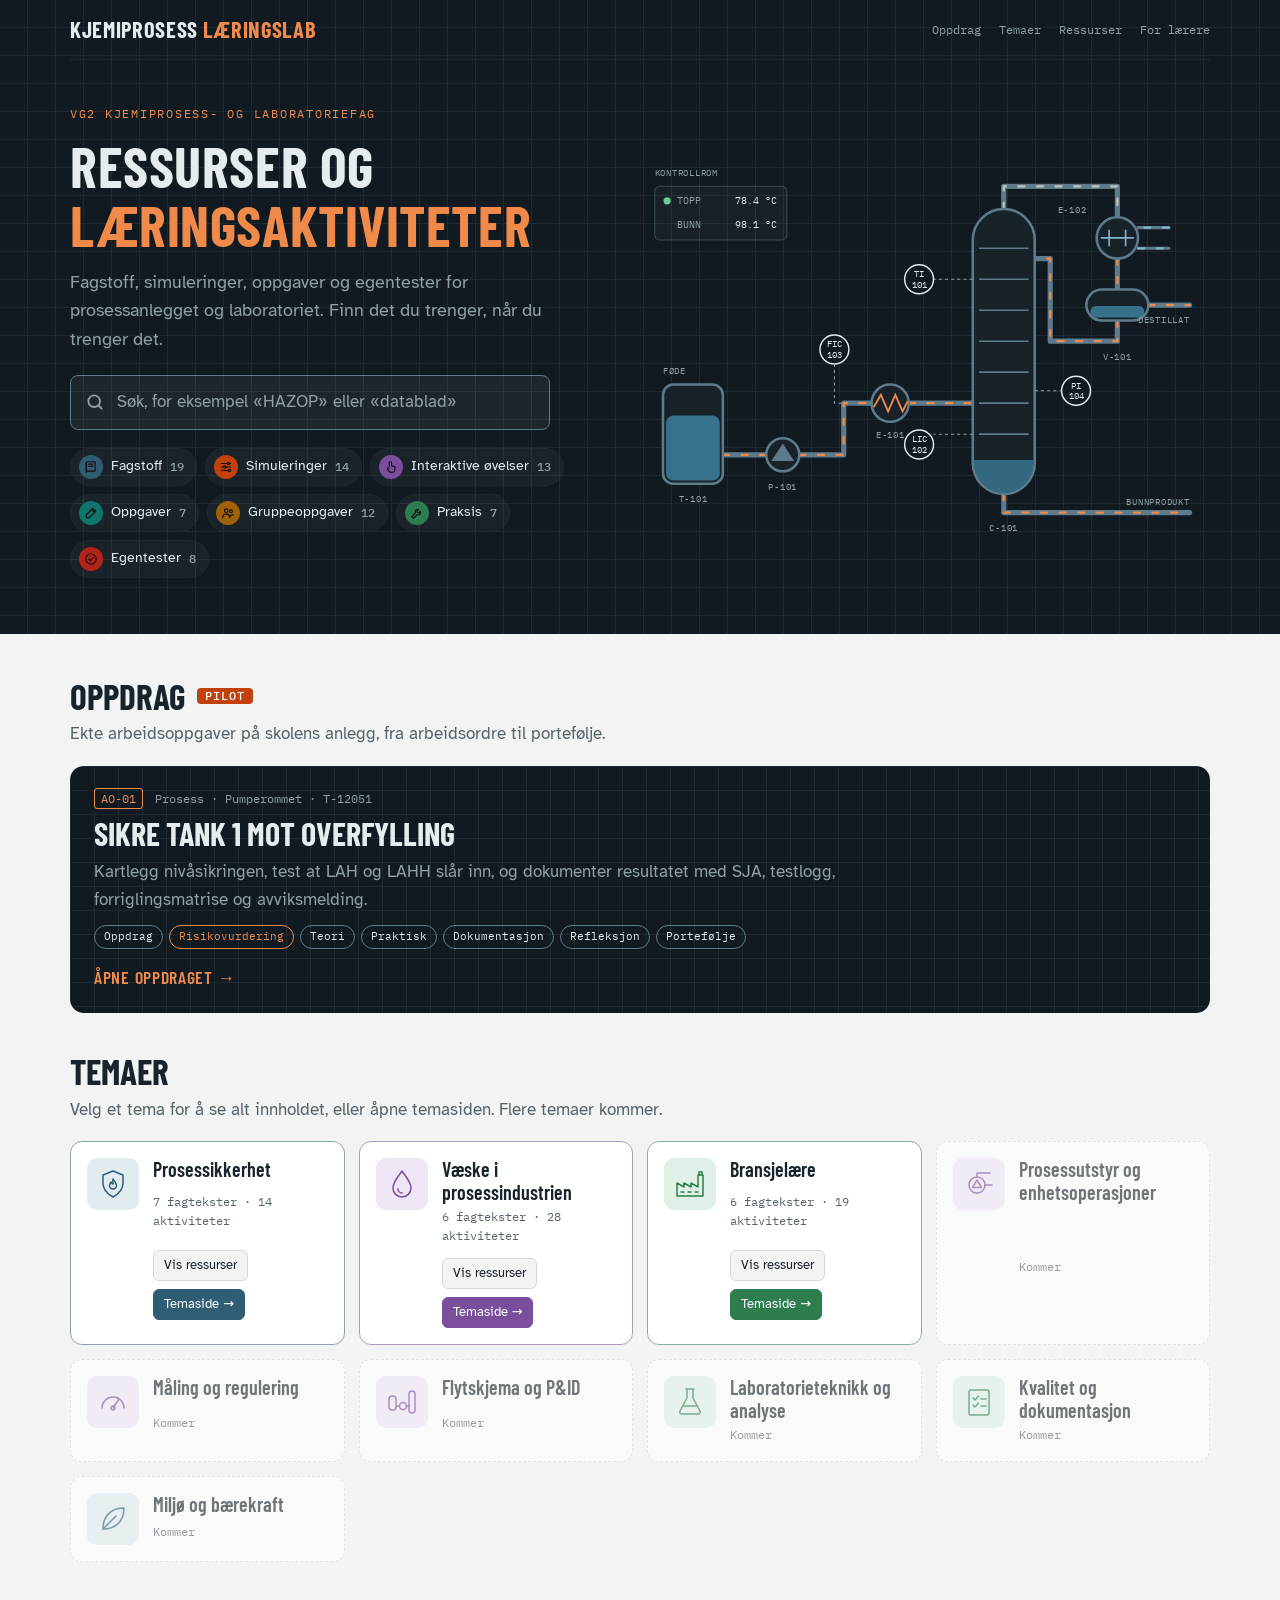
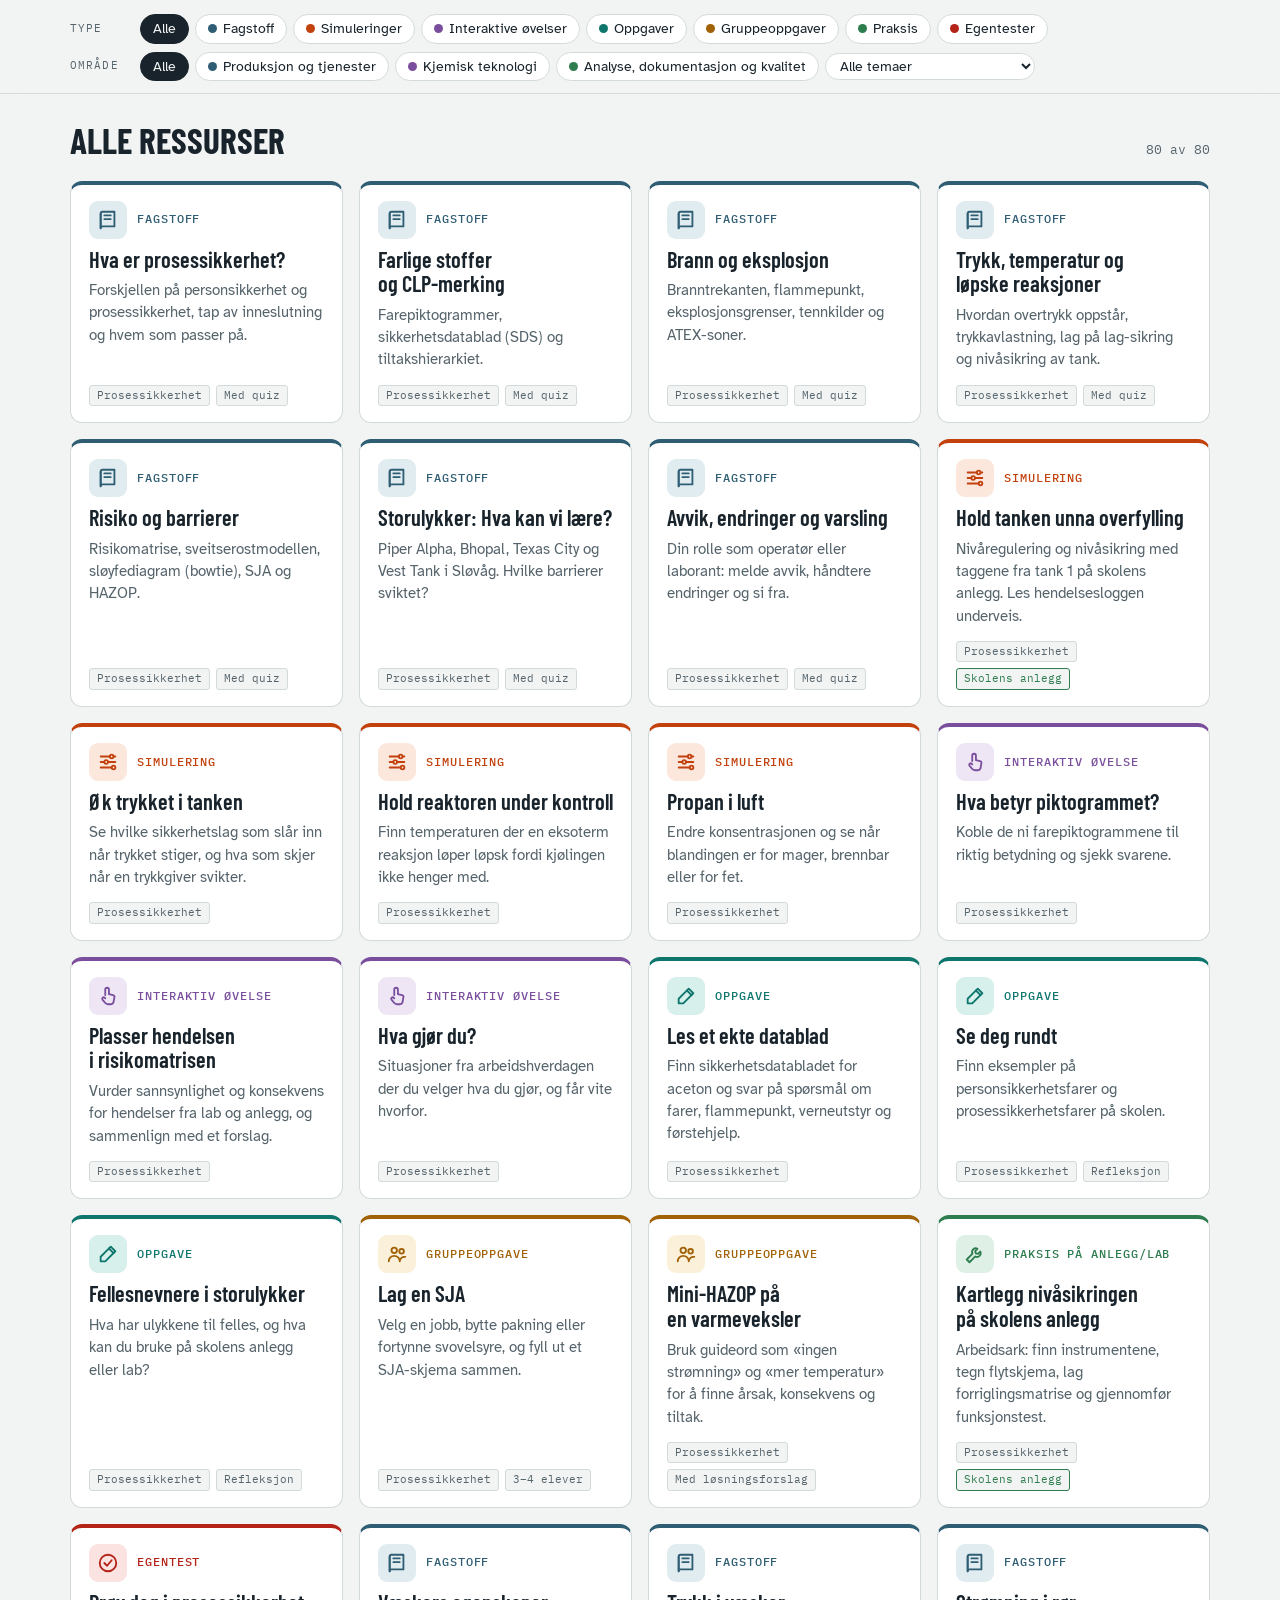
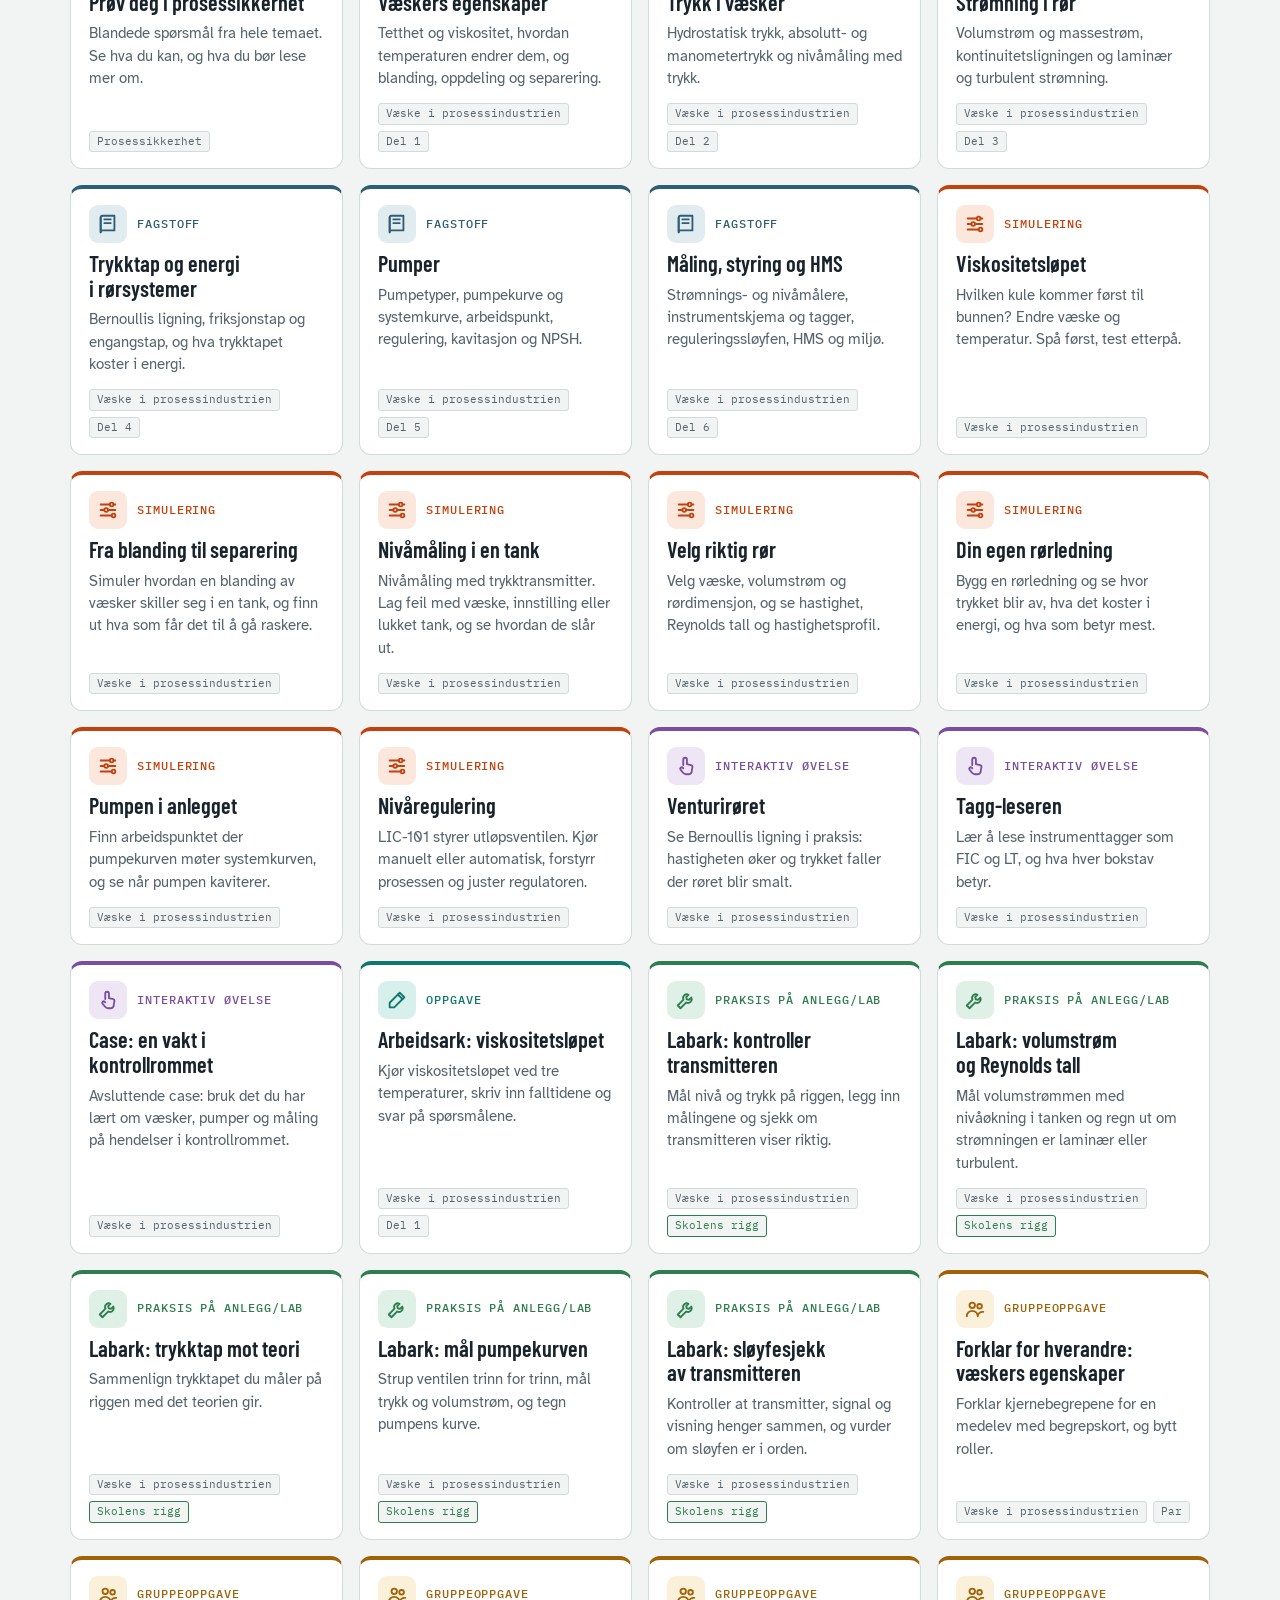
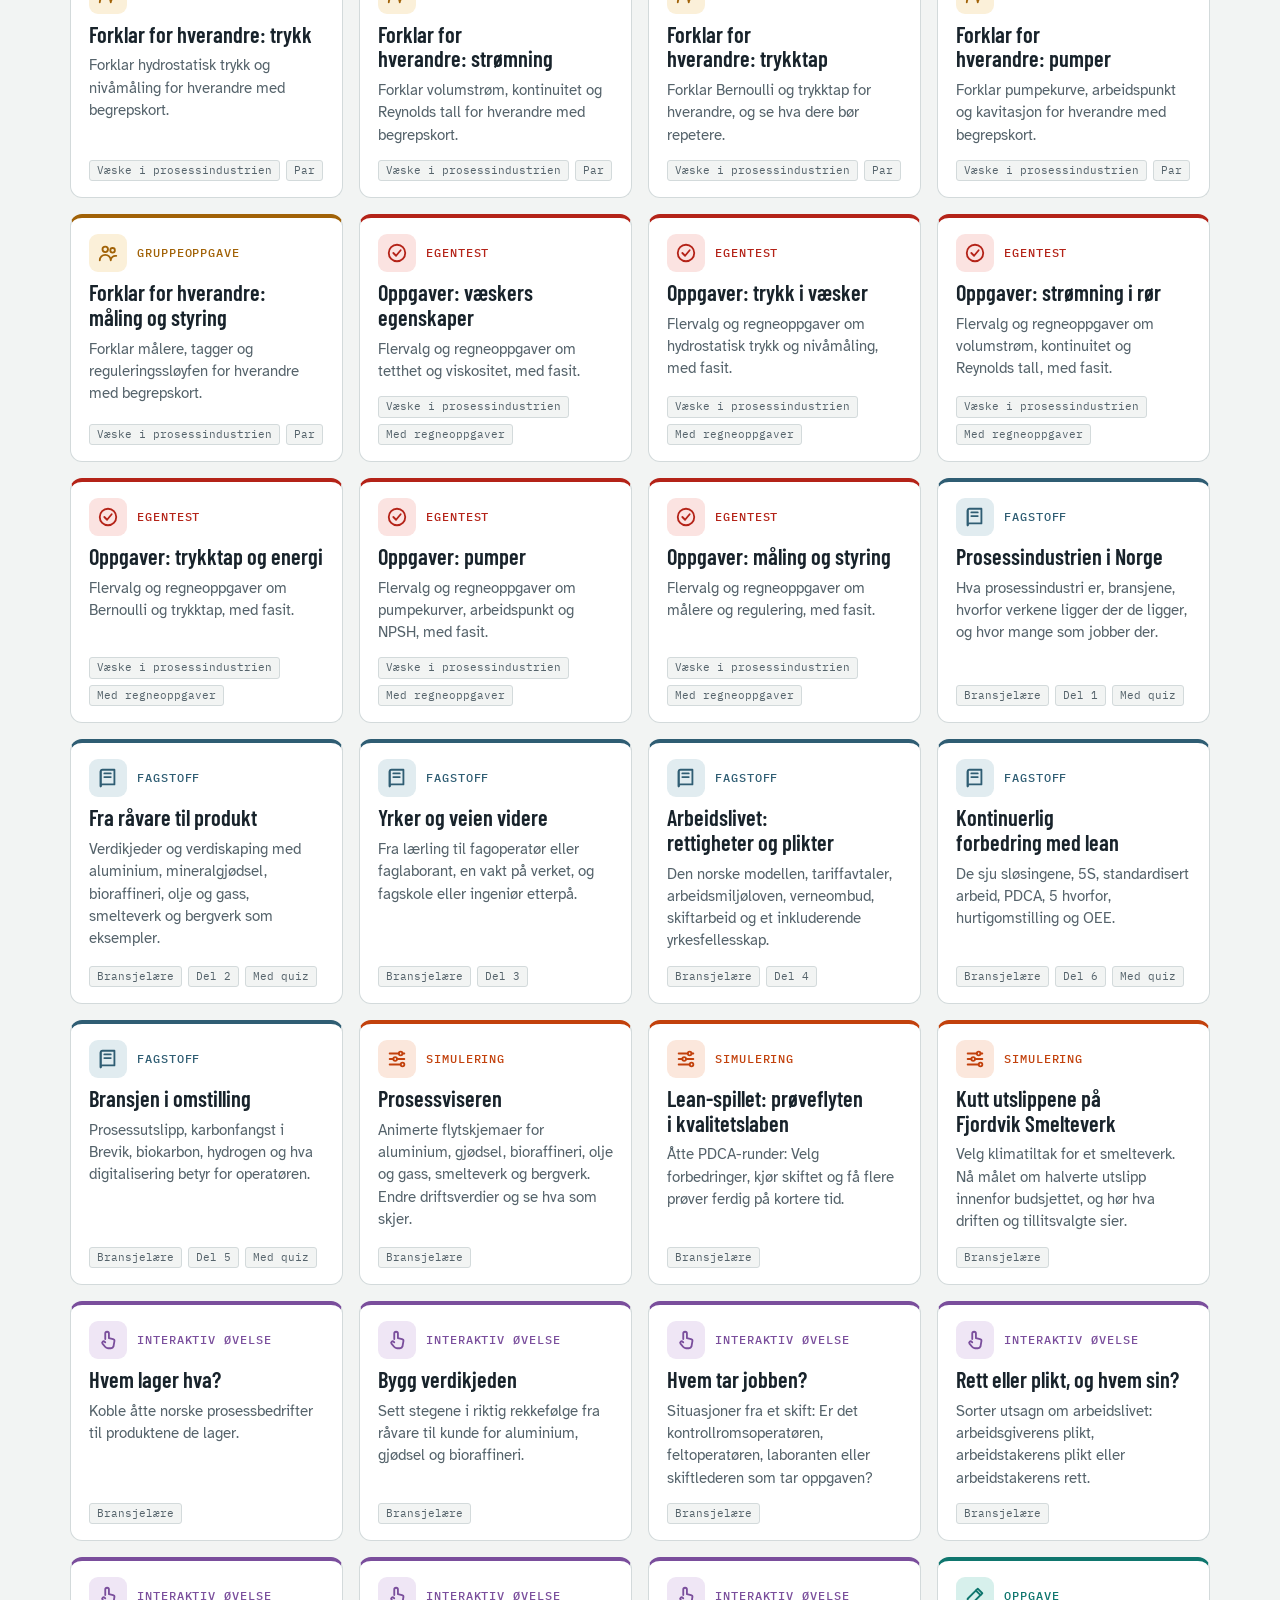
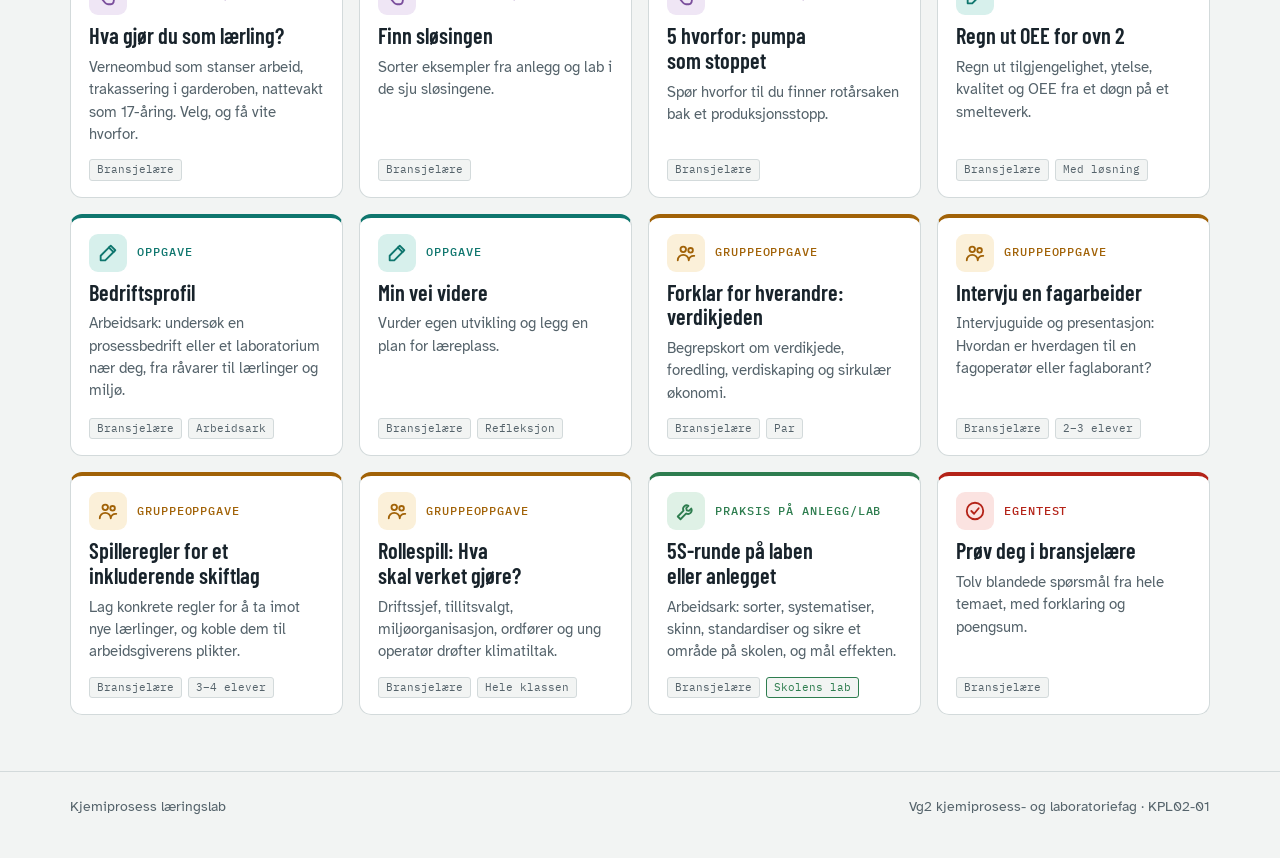
==== commit 49e44501: "Pilotoppdrag AO-01: Sikre tank 1 mot overfylling, med felles oppdragsmotor og lærerside Co-Authored-" ====
--- a/index.html
+++ b/index.html
@@ -126,8 +126,26 @@
 .tag.hl{border-color:var(--t-pra);color:var(--t-pra)}
 .empty{grid-column:1/-1;padding:40px;text-align:center;color:var(--muted);border:1px dashed var(--line);border-radius:12px}
 
+
+/* ---------- Oppdrag ---------- */
+section.oppdrag{padding:44px 0 32px}
+section.oppdrag h2{font-size:2.2rem;font-weight:700;text-transform:uppercase;margin-bottom:6px;display:flex;align-items:center;gap:12px}
+.pilot{font-family:var(--f-mono);font-size:.75rem;font-weight:500;letter-spacing:.08em;background:var(--accent);color:#fff;border-radius:4px;padding:2px 8px}
+section.oppdrag .sub{color:var(--muted);margin:0 0 18px}
+.ocard{display:grid;gap:8px;background:var(--cr-bg);color:var(--cr-ink);border-radius:14px;padding:22px 24px;text-decoration:none;position:relative;overflow:hidden;
+  background-image:linear-gradient(var(--cr-grid) 1px,transparent 1px),linear-gradient(90deg,var(--cr-grid) 1px,transparent 1px);background-size:24px 24px;transition:transform .16s,box-shadow .16s}
+.ocard:hover{transform:translateY(-3px);box-shadow:0 18px 34px -20px rgba(0,0,0,.6)}
+.otop{display:flex;gap:12px;align-items:center;font-family:var(--f-mono);font-size:.75rem;color:var(--cr-muted);flex-wrap:wrap}
+.ono{border:1.5px solid var(--cr-flow);color:var(--cr-flow);border-radius:3px;padding:0 6px}
+.ocard b{font-family:var(--f-display);font-size:2rem;font-weight:700;text-transform:uppercase;line-height:1.05}
+.odesc{color:var(--cr-muted);max-width:70ch}
+.ofaser{display:flex;flex-wrap:wrap;gap:6px;margin-top:4px}
+.ofaser i{font-style:normal;font-family:var(--f-mono);font-size:.7rem;border:1px solid var(--cr-pipe);border-radius:999px;padding:2px 9px;color:var(--cr-ink)}
+.ofaser i.r{border-color:var(--cr-flow);color:var(--cr-flow)}
+.ogo{font-family:var(--f-display);font-weight:600;font-size:1.1rem;letter-spacing:.04em;text-transform:uppercase;color:var(--cr-flow);margin-top:6px}
+
 /* ---------- Temaer ---------- */
-section.temaer{padding:44px 0 40px}
+section.temaer{padding:8px 0 40px}
 section.temaer h2{font-size:2.2rem;font-weight:700;text-transform:uppercase;margin-bottom:6px}
 section.temaer .sub{color:var(--muted);margin:0 0 18px}
 .tgrid{display:grid;grid-template-columns:repeat(auto-fill,minmax(250px,1fr));gap:14px}
@@ -156,7 +174,7 @@
   <div class="wrap">
     <div class="topbar">
       <div class="brand">Kjemiprosess <span>læringslab</span></div>
-      <nav class="topnav"><a href="#temaer">Temaer</a><a href="#ressurser">Ressurser</a><a href="prosessikkerhet/#start">For lærere</a></nav>
+      <nav class="topnav"><a href="#oppdrag">Oppdrag</a><a href="#temaer">Temaer</a><a href="#ressurser">Ressurser</a><a href="prosessikkerhet/#start">For lærere</a></nav>
     </div>
     <div class="hero-in">
       <div>
@@ -241,6 +259,18 @@
 </header>
 
 <main>
+  <section class="oppdrag" id="oppdrag"><div class="wrap">
+    <h2>Oppdrag <span class="pilot">Pilot</span></h2>
+    <p class="sub">Ekte arbeidsoppgaver på skolens anlegg, fra arbeidsordre til portefølje.</p>
+    <a class="ocard" href="oppdrag/tank1-overfylling/">
+      <span class="otop"><span class="ono">AO-01</span><span>Prosess · Pumperommet · T-12051</span></span>
+      <b>Sikre tank 1 mot overfylling</b>
+      <span class="odesc">Kartlegg nivåsikringen, test at LAH og LAHH slår inn, og dokumenter resultatet med SJA, testlogg, forriglingsmatrise og avviksmelding.</span>
+      <span class="ofaser"><i>Oppdrag</i><i class="r">Risikovurdering</i><i>Teori</i><i>Praktisk</i><i>Dokumentasjon</i><i>Refleksjon</i><i>Portefølje</i></span>
+      <span class="ogo">Åpne oppdraget →</span>
+    </a>
+  </div></section>
+
   <section class="temaer" id="temaer"><div class="wrap">
     <h2>Temaer</h2>
     <p class="sub">Velg et tema for å se alt innholdet, eller åpne temasiden. Flere temaer kommer.</p>
